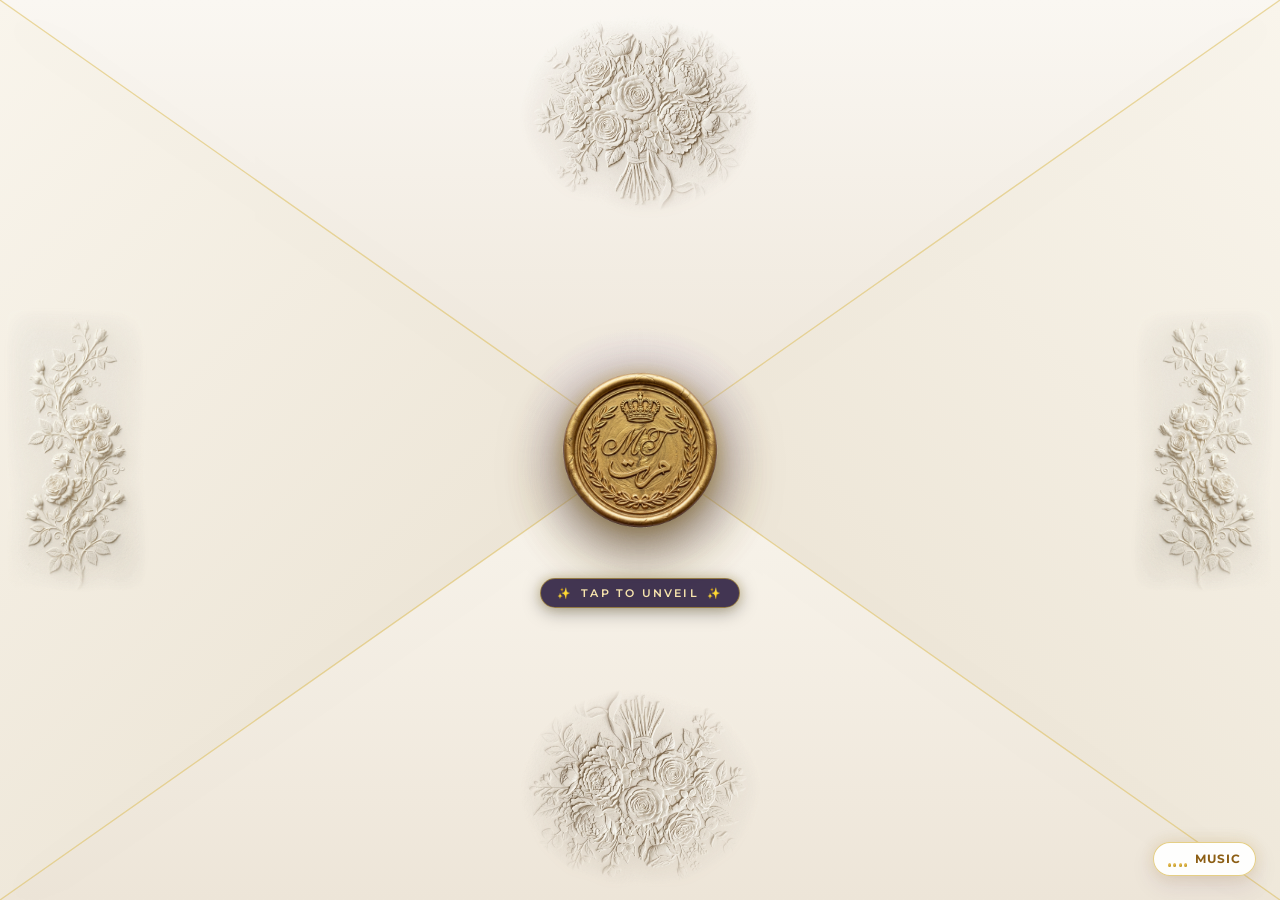
==== index.html @ c57cf717 "feat: bright clear luxury theme, Kanz al Marjaan font, Thuluth couple calligraphy, extracted Bismill" ====
<!DOCTYPE html>
<html lang="en">
<head>
  <meta charset="UTF-8" />
  <meta name="viewport" content="width=device-width, initial-scale=1.0, maximum-scale=1.0, user-scalable=no" />
  <title>Mustafa &amp; Tasneem — Wedding Invitation</title>
  <meta name="description" content="Official Wedding Invitation of Mustafa &amp; Tasneem. An interactive Dawoodi Bohra storytelling wedding experience in royal lavender and gold." />
  
  <!-- Favicon & Fonts -->
  <link rel="preconnect" href="https://fonts.googleapis.com">
  <link rel="preconnect" href="https://fonts.gstatic.com" crossorigin>
  <link href="https://fonts.googleapis.com/css2?family=Amiri:ital,wght@0,400;0,700;1,400&family=Cinzel+Decorative:wght@400;700;900&family=Cormorant+Garamond:ital,wght@0,400;0,500;0,600;0,700;1,400;1,600&family=Great+Vibes&family=Montserrat:wght@300;400;500;600;700&display=swap" rel="stylesheet">

  <link rel="stylesheet" href="styles.css" />
</head>
<body>
  <!-- Ambient Wedding Audio Player -->
  <audio id="bg-audio" loop preload="auto">
    <source src="assets/music.mp3" type="audio/mp3">
  </audio>

  <!-- Floating Audio Equalizer Control -->
  <button id="music-toggle" class="floating-music-btn" aria-label="Toggle Background Music" title="Play / Pause Music">
    <div class="eq-bars">
      <span class="bar bar-1"></span>
      <span class="bar bar-2"></span>
      <span class="bar bar-3"></span>
      <span class="bar bar-4"></span>
    </div>
    <span class="music-label">Music</span>
  </button>

  <!-- Steady Ambient Canvas for Floating Lavender Petals, Bokeh Orbs & Golden Stardust -->
  <canvas id="petal-canvas"></canvas>

  <!-- Side Storyteller Chapter Navigation (Parallax Book) -->
  <nav class="story-nav" id="story-nav" aria-label="Invitation Chapters">
    <div class="story-nav-track">
      <a href="#chapter-union" class="story-nav-dot active" data-chapter="I" title="The Royal Union"></a>
      <a href="#chapter-invitation" class="story-nav-dot" data-chapter="II" title="The Sacred Invitation"></a>
      <a href="#chapter-date" class="story-nav-dot" data-chapter="III" title="Auspicious Date"></a>
      <a href="#chapter-rusumat" class="story-nav-dot" data-chapter="IV" title="Sacred Rusumat"></a>
      <a href="#chapter-attire" class="story-nav-dot" data-chapter="V" title="Libaas &amp; Hospitality"></a>
      <a href="#chapter-rsvp" class="story-nav-dot" data-chapter="VI" title="RSVP &amp; Mubaraki"></a>
    </div>
  </nav>

  <!-- Main Container -->
  <main class="app-viewport">

    <!-- ==============================================
         PROLOGUE: FULLSCREEN ENVELOPE CLOSE-UP SCREEN
         ============================================== -->
    <section id="envelope-screen" class="envelope-screen fullscreen-envelope-view">
      <div class="fullscreen-envelope-container" id="envelope-box">
        
        <!-- Embossed Texture & Gilded Flaps Base -->
        <div class="envelope-full-bg"></div>

        <!-- Subtle Luxury Crease Seams & Radiant Golden Burst Rays (Mathematically Exact Across All Screens) -->
        <svg class="envelope-seams-svg" viewBox="0 0 100 100" preserveAspectRatio="none" aria-hidden="true">
          <defs>
            <linearGradient id="seamRayBurstTL" x1="50%" y1="50%" x2="0%" y2="0%">
              <stop offset="0%" stop-color="#FFFFFF" stop-opacity="1"/>
              <stop offset="30%" stop-color="#FFE89E" stop-opacity="0.95"/>
              <stop offset="70%" stop-color="#D4AF37" stop-opacity="0.6"/>
              <stop offset="100%" stop-color="#D4AF37" stop-opacity="0"/>
            </linearGradient>
            <linearGradient id="seamRayBurstTR" x1="50%" y1="50%" x2="100%" y2="0%">
              <stop offset="0%" stop-color="#FFFFFF" stop-opacity="1"/>
              <stop offset="30%" stop-color="#FFE89E" stop-opacity="0.95"/>
              <stop offset="70%" stop-color="#D4AF37" stop-opacity="0.6"/>
              <stop offset="100%" stop-color="#D4AF37" stop-opacity="0"/>
            </linearGradient>
            <linearGradient id="seamRayBurstBL" x1="50%" y1="50%" x2="0%" y2="100%">
              <stop offset="0%" stop-color="#FFFFFF" stop-opacity="1"/>
              <stop offset="30%" stop-color="#FFE89E" stop-opacity="0.95"/>
              <stop offset="70%" stop-color="#D4AF37" stop-opacity="0.6"/>
              <stop offset="100%" stop-color="#D4AF37" stop-opacity="0"/>
            </linearGradient>
            <linearGradient id="seamRayBurstBR" x1="50%" y1="50%" x2="100%" y2="100%">
              <stop offset="0%" stop-color="#FFFFFF" stop-opacity="1"/>
              <stop offset="30%" stop-color="#FFE89E" stop-opacity="0.95"/>
              <stop offset="70%" stop-color="#D4AF37" stop-opacity="0.6"/>
              <stop offset="100%" stop-color="#D4AF37" stop-opacity="0"/>
            </linearGradient>
            <filter id="seamGlowFilter" x="-30%" y="-30%" width="160%" height="160%">
              <feGaussianBlur in="SourceGraphic" stdDeviation="1.8" result="blur"/>
              <feMerge>
                <feMergeNode in="blur"/>
                <feMergeNode in="SourceGraphic"/>
              </feMerge>
            </filter>
          </defs>
          <!-- Elegant crease fold seams meeting precisely at center (50, 50) -->
          <line x1="0" y1="0" x2="50" y2="50" class="seam-crease-line" vector-effect="non-scaling-stroke"/>
          <line x1="100" y1="0" x2="50" y2="50" class="seam-crease-line" vector-effect="non-scaling-stroke"/>
          <line x1="0" y1="100" x2="50" y2="50" class="seam-crease-line" vector-effect="non-scaling-stroke"/>
          <line x1="100" y1="100" x2="50" y2="50" class="seam-crease-line" vector-effect="non-scaling-stroke"/>
          <!-- Active radiant burst rays when opening -->
          <line x1="50" y1="50" x2="0" y2="0" stroke="url(#seamRayBurstTL)" class="seam-burst-ray" vector-effect="non-scaling-stroke"/>
          <line x1="50" y1="50" x2="100" y2="0" stroke="url(#seamRayBurstTR)" class="seam-burst-ray" vector-effect="non-scaling-stroke"/>
          <line x1="50" y1="50" x2="0" y2="100" stroke="url(#seamRayBurstBL)" class="seam-burst-ray" vector-effect="non-scaling-stroke"/>
          <line x1="50" y1="50" x2="100" y2="100" stroke="url(#seamRayBurstBR)" class="seam-burst-ray" vector-effect="non-scaling-stroke"/>
        </svg>
        <div class="soft-center-beam" id="center-light-beam"></div>

        <!-- Envelope Flap Layers: 4 Authentic Triangular Flaps Meeting at Center -->
        <div class="envelope-panel panel-bottom" id="panel-bottom">
          <div class="flap-embossed-flourish bouquet-bottom"></div>
        </div>
        <div class="envelope-panel panel-left" id="panel-left">
          <div class="flap-embossed-flourish vine-left"></div>
        </div>
        <div class="envelope-panel panel-right" id="panel-right">
          <div class="flap-embossed-flourish vine-right"></div>
        </div>
        <div class="envelope-panel panel-top" id="top-flap">
          <div class="flap-embossed-flourish bouquet-top"></div>
        </div>

        <!-- Prominent Pure Gold Wax Seal (Direct Authentic Cutout, No Paper Circle) -->
        <div class="wax-seal-macro-wrap" id="wax-seal" role="button" tabindex="0" aria-label="Open wedding invitation">
          <div class="seal-soft-aura"></div>
          <div class="seal-sunbeam-rays" id="seal-rays"></div>
          <img src="assets/seal.png" alt="Mustafa &amp; Tasneem Bilingual Gold Wax Seal (MT / م ت)" class="seal-macro-img" id="seal-img" />
        </div>

        <!-- Elegant Tap Prompt (Separate from seal so it never overlaps the gold rim) -->
        <div class="seal-tap-indicator" id="seal-indicator">
          <div class="seal-callout-pill">
            <span class="callout-sparkle">✨</span>
            <span class="callout-text">TAP TO UNVEIL</span>
            <span class="callout-sparkle">✨</span>
          </div>
        </div>
      </div>
    </section>

    <!-- Soft Ethereal Champagne Light Bloom Portal Overlay -->
    <div class="soft-light-portal" id="light-portal">
      <div class="portal-sunburst"></div>
      <div class="portal-warm-glow"></div>
    </div>

    <!-- ==============================================
         STORYTELLER PARALLAX BOOK INVITATION
         ============================================== -->
    <section id="invitation-screen" class="invitation-screen hidden">

      <!-- CHAPTER I: THE ROYAL PROCESSION & UNION (Living Archway & Walking Couple) -->
      <article class="story-chapter hero-arch-chapter" id="chapter-union">
        <div class="chapter-header">
          <span class="chapter-roman">Chapter I</span>
          <h2 class="chapter-title">The Royal Union</h2>
          <div class="ornate-separator">
            <span class="sep-line"></span>
            <span class="sep-gem">✦</span>
            <span class="sep-line"></span>
          </div>
        </div>

        <div class="bismillah-block">
          <img src="assets/bismillah_clean.png" alt="بِسْمِ اللَّهِ الرَّحْمَٰنِ الرَّحِيمِ" class="bismillah-calligraphy-img" />
          <p class="bismillah-trans">In the name of Allah, the Most Beneficent, the Most Merciful</p>
        </div>

        <!-- Chapter I Ornate Monogram Presentation -->
        <div class="calligraphy-monogram-block">
          <div class="logo-aura-glow"></div>
          <div class="logo-inner-badge">
            <img src="assets/rosette_logo.png" alt="Mustafa &amp; Tasneem Arabic Calligraphy Rosette Medallion" class="couple-arabic-logo" />
          </div>
          <div class="couple-names-header">
            <span class="cursive-prefix">Together with their families</span>
            <h1 class="couple-primary-names">Mustafa &amp; Tasneem</h1>
            <p class="couple-tagline">Celebrate with us as we embark on this sacred journey of companionship and barakat.</p>
          </div>
        </div>
      </article>

      <!-- CHAPTER II: THE SACRED COVENANT (Exact Traditional Bohra Invitation Card) -->
      <article class="story-chapter" id="chapter-invitation">
        <div class="chapter-header">
          <span class="chapter-roman">Chapter II</span>
          <h2 class="chapter-title">The Sacred Invitation</h2>
          <div class="ornate-separator">
            <span class="sep-line"></span>
            <span class="sep-gem">✦</span>
            <span class="sep-line"></span>
          </div>
        </div>

        <div class="parchment-card-luxury">
          <div class="parchment-inner-border">
            <div class="flourish-corner tl"></div>
            <div class="flourish-corner tr"></div>
            <div class="flourish-corner bl"></div>
            <div class="flourish-corner br"></div>

            <div class="parchment-body">
              <!-- Top Ornate Calligraphy Bar -->
              <div class="card-calligraphy-topbar">
                <div class="top-medallion-box left-med">
                  <span class="shukranlillah-text">شُكْراً لِلَّهِ</span>
                </div>
                <div class="top-bismillah-box">
                  <img src="assets/bismillah_clean.png" alt="بِسْمِ اللَّهِ الرَّحْمَٰنِ الرَّحِيمِ" class="bismillah-card-header-img" />
                </div>
                <div class="top-medallion-box right-med">
                  <img src="assets/alhamdolillah_shukranlillah.png" alt="الحمد لله شكرا لله" class="alhamdolillah-medallion-img" />
                </div>
              </div>

              <!-- Sacred Stanzas & Dawat Mubarak Texts -->
              <div class="dawat-poetry-section">
                <p class="arabic-poetry-line">وَاللهِ ذَنْبِي حُبُّكُمْ فَأُحِبُّكُمْ</p>
                <p class="arabic-poetry-line">فِي كُلِّ حِصَّةِ ذَرَّتِي حُبِّي لَكُمْ</p>
                
                <p class="lisan-stanza-line">خدا نا قسم ! مارو دين آپ سگلا ني محبّة چھے ، تو پچهي ميں آپ سگلا ني محبّة كروں چھوں</p>
                <p class="lisan-stanza-line">مارا هرايك ذرّة نا هرايك حصّة ما - ماري محبّة آپ سگلا نا واسطے</p>
                
                <p class="lisan-stanza-line">الله سبحانه وتعالى نا فضل سي پنجتن پاك انے</p>
                <p class="lisan-stanza-line">ائمّة طاهرين ني محبّة پر ، لاسيما الداعي الأجل الفاطمي</p>
                
                <!-- Holy Syedna Mufaddal Saifuddin Calligraphy Block -->
                <div class="syedna-calligraphy-wrap">
                  <img src="assets/syedna_title_calligraphy.png" alt="سيدنا أبو جعفر الصادق عالي قدر مفضل سيف الدين ط ع" class="syedna-calligraphy-img" />
                </div>

                <p class="lisan-stanza-line">ني محبّة نا سبب دين انے دنيا ني سعادات نصيب تھائي چھے ،</p>
                <p class="lisan-stanza-line">مولانا المنعم ط ع ني محبّة انے آپ ني دعاء مبارك سي همارو دين كامل چھے ، يه دعاء مبارك نا طفيل</p>
              </div>

              <!-- Groom & Bride Section (Exact Layout from Uploaded Card) -->
              <div class="bohra-card-couple-grid">
                <!-- Groom Side (Right Column in RTL) -->
                <div class="couple-side-col groom-side">
                  <span class="kinship-label">الأَبْنُ الْعَزِيز</span>
                  <h3 class="thuluth-calligraphy-name">مُصْطَفَى</h3>
                  <div class="family-parent-lines">
                    <p class="parent-line-bold">طاهره بائي</p>
                    <p class="parent-line-sub">جوهربھائي سيفي</p>
                  </div>
                </div>

                <!-- Center Knot & Announcement -->
                <div class="couple-center-knot">
                  <span class="knot-wedding-script">ني شَادِي مَع</span>
                  <span class="knot-sub-script">فِي مَسَرَّة نَصِيب تَھئِي چھے</span>
                </div>

                <!-- Bride Side (Left Column in RTL) -->
                <div class="couple-side-col bride-side">
                  <span class="kinship-label">البِنْتُ العَزِيزَة</span>
                  <h3 class="thuluth-calligraphy-name">تَسْنِيم</h3>
                  <div class="family-parent-lines">
                    <p class="parent-line-bold">بنت بتول بائي</p>
                    <p class="parent-line-sub">ملا قائد جوهر بھائی وجھي</p>
                  </div>
                </div>
              </div>

              <!-- Sacred Raza Mubarak Announcement -->
              <div class="card-raza-ceremony-box">
                <p class="nikah-raza-callout">(مولانا المفضل ط ع نا دست مبارك پر عقد النكاح نوشرف حاصل تھيو چھے)</p>
                <p class="invitation-request-line">يه خوش موقع پر اظهار مسرة ما آپنے مع الاكرام اذن عرض كريئے چھے ،</p>
                <p class="invitation-request-line">يه قبول كري هماري خوشي ما شامل تھئیئے ،</p>
              </div>

              <!-- Golden Event Details Box -->
              <div class="card-event-details-box">
                <div class="event-details-inner">
                  <div class="event-detail-row">
                    <span class="event-detail-eng">20th January 2026 - Tuesday</span>
                    <span class="event-detail-sep">|</span>
                    <span class="event-detail-arabic">يَوْمُ الثُّلَاثَاء - ۲ مِي شَعْبَانِ الكَرِيم ١٤٤٧ هـ</span>
                  </div>
                  <div class="event-detail-row">
                    <span class="event-detail-eng">Time: 12:00 PM</span>
                    <span class="event-detail-sep">|</span>
                    <span class="event-detail-arabic">وَقْت - قَبْلَ زَوَال - پَٹِيرُو مَجْلِس ، مَرْدُو دَرِيس</span>
                  </div>
                  <div class="event-detail-row">
                    <span class="event-detail-eng">Pulgaon Mawaid</span>
                    <span class="event-detail-sep">|</span>
                    <span class="event-detail-arabic">جَگَہ - پُلْگَام مَوَائِد</span>
                  </div>
                </div>
              </div>

              <!-- Family Signatures Section -->
              <div class="card-family-signatures-wrap">
                <span class="dawat-ubaid-title">عَبْدُ سَيِّدِنَا المُنْعَام وَامَانَتُه ط ع</span>
                
                <div class="family-signatures-columns">
                  <div class="signature-col right-sign-col">
                    <p class="sign-name">مرحوم غلام عباس بھائی</p>
                    <p class="sign-name">جوهر بھائی غلام عباس بھائی</p>
                    <p class="sign-name">حاتم بھائی کانچوالا</p>
                  </div>

                  <div class="signature-col left-sign-col">
                    <p class="sign-name">مرحومہ محفوظہ بائی</p>
                    <p class="sign-name">طاہرہ بائی جوہر بھائی</p>
                    <p class="sign-name">سکینہ بائی کانچوالا</p>
                  </div>
                </div>

                <p class="final-salutations">بھائیو، بھابیو، بہنو، انے بہنوئی ناسلام</p>
              </div>
            </div>
          </div>
        </div>
      </article>

      <!-- CHAPTER III: THE AUSPICIOUS DATE & COUNTDOWN -->
      <article class="story-chapter" id="chapter-date">
        <div class="chapter-header">
          <span class="chapter-roman">Chapter III</span>
          <h2 class="chapter-title">Auspicious Date &amp; Countdown</h2>
          <div class="ornate-separator">
            <span class="sep-line"></span>
            <span class="sep-gem">✦</span>
            <span class="sep-line"></span>
          </div>
        </div>

        <!-- Interactive Scratch-to-Reveal Card -->
        <div class="luxury-card-box scratch-container">
          <div class="card-ornament top-center">❖</div>
          <span class="section-eyebrow">Interactive Milestone</span>
          <h3 class="card-title">Scratch to Reveal the Date</h3>
          <p class="scratch-instructions">Rub the golden shimmering foil below with your finger or cursor to unveil the wedding date!</p>

          <div class="scratch-wrapper">
            <div class="scratch-reveal-content" id="revealed-date-content">
              <div class="revealed-badge">
                <span class="badge-sparkle">✨</span>
                <span class="badge-tag">SAVE THE DATE</span>
                <span class="badge-sparkle">✨</span>
              </div>
              <div class="date-display-grid">
                <div class="date-col">
                  <span class="date-num">20</span>
                  <span class="date-label">JANUARY</span>
                </div>
                <div class="date-separator">✦</div>
                <div class="date-col">
                  <span class="date-num">2026</span>
                  <span class="date-label">TUESDAY</span>
                </div>
              </div>
              <p class="revealed-hijri">2 Shaban al-Karim 1447 H (۲ مي شعبان الكريم ١٤٤٧ هـ)</p>
              <div class="add-cal-btn-wrap">
                <button id="add-to-cal-btn" class="btn-gold-action">
                  <span class="btn-icon">📅</span> Add to Calendar
                </button>
              </div>
            </div>

            <!-- HTML5 Scratch Canvas -->
            <canvas id="scratch-canvas" class="scratch-canvas" width="340" height="210"></canvas>
          </div>

          <div class="scratch-progress-wrap">
            <div class="scratch-progress-bar" id="scratch-progress"></div>
            <span class="scratch-hint" id="scratch-hint">Scratch at least 50% to unveil completely!</span>
          </div>
        </div>

        <!-- Live Real-Time Countdown Timer -->
        <div class="luxury-card-box countdown-box">
          <span class="section-eyebrow">Ticking Down</span>
          <h3 class="card-title">Counting Down to Forever</h3>
          
          <div class="timer-grid" id="countdown-timer">
            <div class="timer-item">
              <span class="time-digit" id="cd-days">00</span>
              <span class="time-label">DAYS</span>
            </div>
            <div class="timer-colon">:</div>
            <div class="timer-item">
              <span class="time-digit" id="cd-hours">00</span>
              <span class="time-label">HOURS</span>
            </div>
            <div class="timer-colon">:</div>
            <div class="timer-item">
              <span class="time-digit" id="cd-minutes">00</span>
              <span class="time-label">MINUTES</span>
            </div>
            <div class="timer-colon">:</div>
            <div class="timer-item">
              <span class="time-digit" id="cd-seconds">00</span>
              <span class="time-label">SECONDS</span>
            </div>
          </div>

          <p class="timer-subtext">Until Mustafa &amp; Tasneem say "Qabiltu" in eternal togetherness ✨</p>
        </div>
      </article>

      <!-- CHAPTER IV: SACRED RUSUMAT & EVENTS (Parallax Story Timeline) -->
      <article class="story-chapter" id="chapter-rusumat">
        <div class="chapter-header">
          <span class="chapter-roman">Chapter IV</span>
          <h2 class="chapter-title">Sacred Rusumat &amp; Events</h2>
          <div class="ornate-separator">
            <span class="sep-line"></span>
            <span class="sep-gem">✦</span>
            <span class="sep-line"></span>
          </div>
          <p class="chapter-subtitle">Join us across the cherished Dawoodi Bohra wedding customs</p>
        </div>

        <div class="events-timeline">

          <!-- 1. Manak Thamb -->
          <div class="timeline-card">
            <div class="event-marker"><span class="marker-number">01</span></div>
            <div class="event-details">
              <div class="event-badge">Pre-Wedding Sacred Ritual</div>
              <h4 class="event-title">માણેક થંભ (Manak Thamb)</h4>
              <p class="event-meaning">Auspicious installation of the sacred pillar to welcome barakaat, health, and prosperity for the new household.</p>
              <div class="event-meta">
                <span class="meta-item"><i class="meta-icon">🗓️</i> Friday, 12th December 2026</span>
                <span class="meta-item"><i class="meta-icon">⏰</i> 10:00 AM onwards</span>
                <span class="meta-item"><i class="meta-icon">📍</i> Saifee Villa, Malabar Hill, Mumbai</span>
              </div>
              <a href="https://maps.google.com/?q=Saifee+Villa+Mumbai" target="_blank" class="btn-mini-map">📍 View on Google Maps</a>
            </div>
          </div>

          <!-- 2. Mandvo & Peethi -->
          <div class="timeline-card">
            <div class="event-marker"><span class="marker-number">02</span></div>
            <div class="event-details">
              <div class="event-badge">Haldi &amp; Canopy Songs</div>
              <h4 class="event-title">માંડવો અને પીઠી (Mandvo &amp; Peethi)</h4>
              <p class="event-meaning">Blessing the ceremonial canopy with fragrant turmeric, auspicious songs, and traditional Madeh.</p>
              <div class="event-meta">
                <span class="meta-item"><i class="meta-icon">🗓️</i> Friday, 12th December 2026</span>
                <span class="meta-item"><i class="meta-icon">⏰</i> 04:30 PM</span>
                <span class="meta-item"><i class="meta-icon">📍</i> Royal Emerald Courtyard, Mumbai</span>
              </div>
              <a href="https://maps.google.com/?q=Mumbai" target="_blank" class="btn-mini-map">📍 View on Google Maps</a>
            </div>
          </div>

          <!-- 3. Mama Mosala & Kanthi -->
          <div class="timeline-card">
            <div class="event-marker"><span class="marker-number">03</span></div>
            <div class="event-details">
              <div class="event-badge">Family Tradition</div>
              <h4 class="event-title">મામા મોસાળું અને કંઠી (Mama Mosala &amp; Kanthi)</h4>
              <p class="event-meaning">Ceremonial presentation of festive bridal jewelry, auspicious sweets, and honors from maternal uncles.</p>
              <div class="event-meta">
                <span class="meta-item"><i class="meta-icon">🗓️</i> Saturday, 13th December 2026</span>
                <span class="meta-item"><i class="meta-icon">⏰</i> 06:30 PM</span>
                <span class="meta-item"><i class="meta-icon">📍</i> Lavender Garden Terrace, Mumbai</span>
              </div>
              <a href="https://maps.google.com/?q=Mumbai" target="_blank" class="btn-mini-map">📍 View on Google Maps</a>
            </div>
          </div>

          <!-- 4. Darees & Majlis -->
          <div class="timeline-card">
            <div class="event-marker"><span class="marker-number">04</span></div>
            <div class="event-details">
              <div class="event-badge">Spiritual Gathering</div>
              <h4 class="event-title">دريْس ومجلس (Darees &amp; Majlis)</h4>
              <p class="event-meaning">Recitation of the Holy Quran, zikr, praises, and prayers seeking divine blessings prior to the Nikah.</p>
              <div class="event-meta">
                <span class="meta-item"><i class="meta-icon">🗓️</i> Sunday, 14th December 2026</span>
                <span class="meta-item"><i class="meta-icon">⏰</i> 11:00 AM</span>
                <span class="meta-item"><i class="meta-icon">📍</i> Al-Masjid al-Saifee Markaz, Mumbai</span>
              </div>
              <a href="https://maps.google.com/?q=Saifee+Masjid+Mumbai" target="_blank" class="btn-mini-map">📍 View on Google Maps</a>
            </div>
          </div>

          <!-- 5. Nikah Ceremony & Procession -->
          <div class="timeline-card featured-event">
            <div class="event-marker"><span class="marker-number highlight">05</span></div>
            <div class="event-details">
              <div class="event-badge gold-badge">عقد النكاح المبارك</div>
              <h4 class="event-title">عقد النكاح (Aqd al-Nikah &amp; Zafaf)</h4>
              <p class="event-meaning">Solemnization of marriage under the pious Raza Mubarak of Syedna Mufaddal Saifuddin (TUS), followed by the joyful wedding procession.</p>
              <div class="event-meta">
                <span class="meta-item"><i class="meta-icon">🗓️</i> Sunday, 14th December 2026</span>
                <span class="meta-item"><i class="meta-icon">⏰</i> 01:30 PM Sharp</span>
                <span class="meta-item"><i class="meta-icon">📍</i> Grand Saifee Darbar Hall, Mumbai</span>
              </div>
              <a href="https://maps.google.com/?q=Mumbai" target="_blank" class="btn-mini-map">📍 View on Google Maps</a>
            </div>
          </div>

          <!-- 6. Khushi nu Jaman -->
          <div class="timeline-card">
            <div class="event-marker"><span class="marker-number">06</span></div>
            <div class="event-details">
              <div class="event-badge">Traditional Bohra Feast</div>
              <h4 class="event-title">ખુશીનું જમણ (Khushi nu Jaman)</h4>
              <p class="event-meaning">Traditional communal feast served in the Thaal, beginning with Namak, Sodanna, Halwa, royal savories &amp; Biryani, ending with paan &amp; ittar.</p>
              <div class="event-meta">
                <span class="meta-item"><i class="meta-icon">🗓️</i> Sunday, 14th December 2026</span>
                <span class="meta-item"><i class="meta-icon">⏰</i> 07:30 PM onwards</span>
                <span class="meta-item"><i class="meta-icon">📍</i> The Crystal Ballroom, Grand Hyatt, Mumbai</span>
              </div>
              <a href="https://maps.google.com/?q=Grand+Hyatt+Mumbai" target="_blank" class="btn-mini-map">📍 View on Google Maps</a>
            </div>
          </div>

          <!-- 7. Reception Gala -->
          <div class="timeline-card">
            <div class="event-marker"><span class="marker-number">07</span></div>
            <div class="event-details">
              <div class="event-badge">Evening Gala</div>
              <h4 class="event-title">Walima &amp; Reception</h4>
              <p class="event-meaning">An enchanting evening of congratulations, memories, and joy under starry chandeliers.</p>
              <div class="event-meta">
                <span class="meta-item"><i class="meta-icon">🗓️</i> Monday, 15th December 2026</span>
                <span class="meta-item"><i class="meta-icon">⏰</i> 08:00 PM</span>
                <span class="meta-item"><i class="meta-icon">📍</i> St. Regis Grand Astral Hall, Mumbai</span>
              </div>
              <a href="https://maps.google.com/?q=St+Regis+Mumbai" target="_blank" class="btn-mini-map">📍 View on Google Maps</a>
            </div>
          </div>

        </div>
      </article>

      <!-- CHAPTER V: LIBAAS & HOSPITALITY -->
      <article class="story-chapter" id="chapter-attire">
        <div class="chapter-header">
          <span class="chapter-roman">Chapter V</span>
          <h2 class="chapter-title">Libaas &amp; Hospitality</h2>
          <div class="ornate-separator">
            <span class="sep-line"></span>
            <span class="sep-gem">✦</span>
            <span class="sep-line"></span>
          </div>
        </div>

        <div class="luxury-card-box dresscode-box">
          <span class="section-eyebrow">Etiquette &amp; Attire</span>
          <h3 class="card-title">Libaas al-Anwar (Dress Code)</h3>
          <p class="dresscode-intro">We kindly encourage our honorable guests to grace the celebrations in traditional Dawoodi Bohra attire:</p>

          <div class="dresscode-grid">
            <div class="attire-col">
              <div class="attire-icon">👔</div>
              <h4 class="attire-title">Gents</h4>
              <p class="attire-spec">Traditional White Saya Kurta &amp; Golden embroidered Topi with celebratory Shawl.</p>
            </div>
            <div class="attire-divider"></div>
            <div class="attire-col">
              <div class="attire-icon">🌸</div>
              <h4 class="attire-title">Ladies</h4>
              <p class="attire-spec">Traditional Graceful Rida (Pastel lavender, lilac, blush, and champagne gold shades warmly welcomed).</p>
            </div>
          </div>

          <div class="color-palette-swatches">
            <span class="swatch-label">Theme Palette Inspiration:</span>
            <div class="swatches-row">
              <span class="swatch s1" title="Misty Lavender"></span>
              <span class="swatch s2" title="Royal Lilac"></span>
              <span class="swatch s3" title="Pure Ivory Pearl"></span>
              <span class="swatch s4" title="Warm Gold Foil"></span>
              <span class="swatch s5" title="Deep Plum"></span>
            </div>
          </div>
        </div>
      </article>

      <!-- CHAPTER VI: RSVP & MUBARAKI DUA -->
      <article class="story-chapter" id="chapter-rsvp">
        <div class="chapter-header">
          <span class="chapter-roman">Chapter VI</span>
          <h2 class="chapter-title">RSVP &amp; Mubaraki Dua</h2>
          <div class="ornate-separator">
            <span class="sep-line"></span>
            <span class="sep-gem">✦</span>
            <span class="sep-line"></span>
          </div>
        </div>

        <div class="luxury-card-box rsvp-box">
          <span class="section-eyebrow">Respond &amp; Bless</span>
          <h3 class="card-title">Confirm Attendance</h3>
          <p class="rsvp-subtext">Your presence and prayers will illuminate our celebration. Please kindly let us know your plans below:</p>

          <form id="rsvp-form" class="rsvp-form">
            <div class="form-group">
              <label for="guest-name">Full Name *</label>
              <input type="text" id="guest-name" required placeholder="e.g. Mufaddal Bhai / Fatema Ben" />
            </div>

            <div class="form-row">
              <div class="form-group half">
                <label for="guest-phone">Phone / WhatsApp *</label>
                <input type="tel" id="guest-phone" required placeholder="+91 98765 43210" />
              </div>
              <div class="form-group half">
                <label for="guest-count">Number of Guests</label>
                <select id="guest-count">
                  <option value="1">1 Person</option>
                  <option value="2" selected>2 Persons</option>
                  <option value="3">3 Persons</option>
                  <option value="4">4 Persons</option>
                  <option value="5+">Family (5+ Persons)</option>
                </select>
              </div>
            </div>

            <div class="form-group">
              <label>Will you be attending?</label>
              <div class="radio-pill-group">
                <label class="radio-pill">
                  <input type="radio" name="attendance" value="Joyfully Attending" checked />
                  <span>🎉 Joyfully Attending</span>
                </label>
                <label class="radio-pill">
                  <input type="radio" name="attendance" value="Regretfully Cannot" />
                  <span>🕊️ Sending Dua From Afar</span>
                </label>
              </div>
            </div>

            <div class="form-group">
              <label for="guest-message">Mubaraki Wish / Dua for the Couple</label>
              <textarea id="guest-message" rows="3" placeholder="Write your heartfelt congratulations, dua, or warm wishes here..."></textarea>
            </div>

            <button type="submit" class="btn-submit-rsvp" id="submit-rsvp-btn">
              <span class="btn-text">Send RSVP &amp; Mubaraki</span>
              <span class="btn-sparkle">✨</span>
            </button>
          </form>

          <div id="rsvp-feedback" class="rsvp-feedback hidden">
            <div class="feedback-icon">💐</div>
            <h4>Mubarak! Your RSVP has been received!</h4>
            <p>Shukran for your warm prayers and response. We look forward to celebrating together!</p>
          </div>

          <!-- Live Mubaraki & Wishes Wall -->
          <div class="wishes-board">
            <div class="wishes-title-bar">
              <span class="wishes-crown">👑</span>
              <h4>Warm Wishes &amp; Dua Board</h4>
            </div>
            <div class="wishes-list" id="wishes-list">
              <!-- Dynamically populated -->
            </div>
          </div>

          <!-- Link to Physical Print Suite & High-Res PDF -->
          <div class="physical-suite-callout" style="margin-top: 28px; text-align: center; border-top: 1px dashed rgba(212, 175, 55, 0.4); padding-top: 20px;">
            <a href="physical_invitation/index.html" class="btn-physical-suite" target="_blank" style="display: inline-flex; align-items: center; gap: 10px; background: linear-gradient(135deg, #FBF6E9 0%, #D4AF37 50%, #AA7C11 100%); color: #1A0E28; padding: 12px 26px; border-radius: 30px; font-family: var(--font-sans); font-size: 0.85rem; font-weight: 700; text-decoration: none; letter-spacing: 1px; text-transform: uppercase; box-shadow: 0 4px 18px rgba(212, 175, 55, 0.4); transition: transform 0.2s ease;">
              <span>📜</span>
              <span>Open Physical Print Suite (PDF / Tri-Fold)</span>
              <span>✨</span>
            </a>
            <p style="font-size: 0.8rem; color: var(--clr-text-secondary); margin-top: 8px; font-style: italic;">
              Print-ready 300 DPI Tri-Fold Gatefold Invitation &amp; Ceremony Welcome Board with live guest personalization.
            </p>
          </div>
        </div>
      </article>

      <!-- EPILOGUE: IN DIVINE GRATITUDE -->
      <footer class="invite-footer">
        <div class="footer-seal-emblem">
          <img src="assets/seal.png" alt="Wax Seal Emblem (MT / م ت)" class="footer-mini-seal" />
        </div>
        <h3 class="footer-couple-name">Mustafa &amp; Tasneem</h3>
        <p class="footer-salutation">عبيد سيدنا المنعام ط ع وامائه</p>
        <p class="footer-year">2026 • With Dua &amp; Gratitude</p>
        <div class="footer-back-to-top">
          <button id="back-to-top-btn" class="back-to-top-link">↑ Back to Top</button>
        </div>
      </footer>

    </section>
  </main>

  <script src="app.js"></script>
</body>
</html>
---- styles.css ----
@font-face {
  font-family: 'Kanz al Marjaan';
  src: url('assets/fonts/kanz-al-marjaan-webfont.woff2') format('woff2'),
       url('assets/fonts/kanz-al-marjaan-webfont.woff') format('woff'),
       url('assets/fonts/kanz-al-marjaan-webfont.ttf') format('truetype');
  font-weight: normal;
  font-style: normal;
  font-display: swap;
}

@font-face {
  font-family: 'Thuluth';
  src: url('assets/fonts/thuluth.ttf') format('truetype');
  font-weight: normal;
  font-style: normal;
  font-display: swap;
}

/* ==========================================================================
   ROYAL LAVENDER & GOLD: DAWOODI BOHRA PARALLAX STORYTELLER INVITATION
   Mustafa & Tasneem — Interactive Wedding Experience
   ========================================================================== */

:root {
  /* Lavender & Pearl Palette (Bright, Luminous, Clear) */
  --lavender-mist: #FAF8FE;
  --lavender-light: #F3EEFB;
  --lavender-soft: #E2D7F5;
  --lavender-medium: #A48ED4;
  --lavender-deep: #5E3D8E;
  --lavender-royal: #3E2469;
  --plum-dark: #22123B;

  /* Liquid Metallic Gold Palette */
  --gold-highlight: #FFF9E6;
  --gold-light: #F7E4AD;
  --gold-primary: #C58B1B;
  --gold-dark: #8C5E14;
  --gold-shadow: #5E4306;
  --gold-gradient: linear-gradient(135deg, #FFE8A3 0%, #E5B85C 30%, #D4AF37 60%, #9D741A 100%);
  --gold-foil-text: linear-gradient(135deg, #7A4E0A 0%, #B88218 30%, #E8C167 55%, #A67314 80%, #6E4405 100%);
  --gold-soft-glow: rgba(235, 195, 85, 0.4);

  /* High-Contrast Clear Neutrals */
  --parchment-bg: #FCFAF6;
  --ivory-white: #FFFFFF;
  --text-dark: #261633;
  --text-body: #3B234F;
  --text-muted: #644E7A;

  /* Typography */
  --font-serif: 'Cormorant Garamond', Georgia, serif;
  --font-arabic: 'Kanz al Marjaan', 'Amiri', 'Traditional Arabic', serif;
  --font-dawat: 'Kanz al Marjaan', serif;
  --font-thuluth: 'Thuluth', 'Amiri', serif;
  --font-script: 'Great Vibes', cursive;
  --font-sans: 'Montserrat', sans-serif;
  --font-display: 'Cinzel Decorative', Georgia, serif;

  /* Transitions & Shadows */
  --smooth-ease: cubic-bezier(0.25, 1, 0.5, 1);
  --bounce-ease: cubic-bezier(0.34, 1.56, 0.64, 1);
  --shadow-luxury: 0 16px 40px rgba(55, 30, 80, 0.08), 0 0 25px rgba(212, 175, 55, 0.15);
  --shadow-card: 0 12px 32px rgba(50, 25, 75, 0.06);
}

/* Reset */
*, *::before, *::after {
  margin: 0;
  padding: 0;
  box-sizing: border-box;
  -webkit-tap-highlight-color: transparent;
}

html {
  font-size: 16px;
  scroll-behavior: smooth;
}

body {
  background-color: #FAF7F2;
  background-image: 
    radial-gradient(circle at 14% 16%, rgba(224, 212, 246, 0.5) 0%, transparent 45%),
    radial-gradient(circle at 86% 20%, rgba(255, 240, 200, 0.55) 0%, transparent 45%),
    radial-gradient(circle at 50% 55%, rgba(253, 250, 245, 0.9) 0%, #EDE4D3 100%);
  background-attachment: fixed;
  background-size: cover;
  color: var(--text-dark);
  font-family: 'Kanz al Marjaan', var(--font-serif);
  min-height: 100vh;
  overflow-x: hidden;
  position: relative;
  display: flex;
  justify-content: center;
}

/* Steady Ambient Petal & Soft Bokeh Canvas */
#petal-canvas {
  position: fixed;
  top: 0;
  left: 0;
  width: 100vw;
  height: 100vh;
  pointer-events: none;
  z-index: 1;
}

/* Fullscreen Storyteller Viewport (Full Bleed, No Boxed Card Layout) */
.app-viewport {
  width: 100%;
  max-width: 100%;
  min-height: 100vh;
  background: transparent;
  position: relative;
  z-index: 2;
  overflow-x: hidden;
  margin: 0;
  border-radius: 0;
  border: none;
  box-shadow: none;
}

@media (min-width: 768px) {
  .app-viewport {
    margin: 0;
    border-radius: 0;
    min-height: 100vh;
    border: none;
    box-shadow: none;
  }
}

/* Floating Audio Equalizer */
.floating-music-btn {
  position: fixed;
  bottom: 24px;
  right: 24px;
  z-index: 100;
  background: rgba(255, 255, 255, 0.94);
  backdrop-filter: blur(12px);
  -webkit-backdrop-filter: blur(12px);
  border: 1.5px solid rgba(212, 175, 55, 0.6);
  box-shadow: 0 8px 24px rgba(70, 30, 90, 0.12), 0 0 15px rgba(212, 175, 55, 0.2);
  padding: 8px 14px;
  border-radius: 30px;
  display: flex;
  align-items: center;
  gap: 8px;
  cursor: pointer;
  transition: transform 0.3s var(--smooth-ease), box-shadow 0.3s ease;
}

.floating-music-btn:hover {
  transform: translateY(-2px) scale(1.04);
  box-shadow: 0 12px 28px rgba(70, 30, 90, 0.18), 0 0 20px rgba(212, 175, 55, 0.35);
}

.eq-bars {
  display: flex;
  align-items: flex-end;
  gap: 2.5px;
  height: 16px;
}

.eq-bars .bar {
  width: 3px;
  background: var(--gold-gradient);
  border-radius: 2px;
  height: 4px;
  transition: height 0.2s ease;
}

.floating-music-btn.playing .bar-1 { animation: eqAnim 0.7s infinite alternate ease-in-out; }
.floating-music-btn.playing .bar-2 { animation: eqAnim 0.5s infinite alternate ease-in-out 0.2s; }
.floating-music-btn.playing .bar-3 { animation: eqAnim 0.9s infinite alternate ease-in-out 0.1s; }
.floating-music-btn.playing .bar-4 { animation: eqAnim 0.6s infinite alternate ease-in-out 0.3s; }

@keyframes eqAnim {
  0% { height: 3px; }
  100% { height: 16px; }
}

.music-label {
  font-family: var(--font-sans);
  font-size: 0.72rem;
  font-weight: 700;
  letter-spacing: 1px;
  text-transform: uppercase;
  color: #8C5E14;
}

/* Side Storyteller Chapter Navigation */
.story-nav {
  position: fixed;
  right: 12px;
  top: 50%;
  transform: translateY(-50%);
  z-index: 90;
  opacity: 0;
  pointer-events: none;
  transition: opacity 0.5s ease;
}

.story-nav.visible {
  opacity: 1;
  pointer-events: auto;
}

@media (max-width: 580px) {
  .story-nav {
    display: none; /* Keep mobile clean */
  }
}

.story-nav-track {
  display: flex;
  flex-direction: column;
  gap: 12px;
  background: rgba(255, 255, 255, 0.88);
  border: 1px solid rgba(212, 175, 55, 0.5);
  box-shadow: 0 8px 24px rgba(70, 30, 90, 0.1);
  backdrop-filter: blur(10px);
  padding: 12px 7px;
  border-radius: 24px;
}

.story-nav-dot {
  width: 9px;
  height: 9px;
  border-radius: 50%;
  background: rgba(255, 255, 255, 0.35);
  transition: all 0.3s var(--smooth-ease);
  position: relative;
}

.story-nav-dot:hover,
.story-nav-dot.active {
  background: var(--gold-primary);
  transform: scale(1.4);
  box-shadow: 0 0 10px rgba(212, 175, 55, 0.8);
}

/* ==========================================================================
   PROLOGUE: FULLSCREEN ENVELOPE CLOSE-UP VIEW
   ========================================================================== */
.fullscreen-envelope-view {
  position: fixed;
  inset: 0;
  width: 100%;
  height: 100vh;
  z-index: 50;
  background: #170E24;
  display: flex;
  align-items: center;
  justify-content: center;
  overflow: hidden;
}

.fullscreen-envelope-container {
  position: absolute;
  inset: 0;
  width: 100%;
  height: 100%;
  display: flex;
  align-items: center;
  justify-content: center;
  perspective: 1400px;
  overflow: hidden;
  background: radial-gradient(circle at 50% 45%, #FAF7F2 0%, #EFE8DB 50%, #E2D7C5 100%);
  transition: transform 0.8s cubic-bezier(0.2, 0.8, 0.2, 1), opacity 0.8s ease;
}

@media (min-width: 768px) {
  .fullscreen-envelope-container {
    position: absolute;
    inset: 0;
    width: 100%;
    height: 100%;
    border-radius: 0;
    box-shadow: none;
    border: none;
  }
}

/* Embossed luxury paper */
.envelope-full-bg {
  position: absolute;
  inset: 0;
  background-color: #FAF8F2;
  background-image: 
    radial-gradient(circle at 50% 50%, rgba(255, 255, 255, 0.6) 0%, transparent 60%),
    radial-gradient(rgba(212, 175, 55, 0.15) 1px, transparent 1px);
  background-size: 100% 100%, 18px 18px;
  opacity: 0.95;
}

/* Authentic Envelope Seam Lines & Golden Burst Rays (Mathematically Exact Across All Screens) */
.envelope-seams-svg {
  position: absolute;
  inset: 0;
  width: 100%;
  height: 100%;
  pointer-events: none;
  z-index: 6;
}

.seam-crease-line {
  stroke: rgba(212, 175, 55, 0.45);
  stroke-width: 1.4;
  filter: drop-shadow(0 1px 3px rgba(45, 20, 70, 0.25));
  transition: opacity 0.5s ease;
}

.seam-burst-ray {
  stroke-width: 4;
  stroke-linecap: round;
  filter: url(#seamGlowFilter);
  opacity: 0;
  transition: opacity 0.45s ease, stroke-width 0.45s ease;
}

.fullscreen-envelope-container.light-active .seam-burst-ray {
  opacity: 1;
  stroke-width: 5;
}

.fullscreen-envelope-container.open .seam-crease-line,
.fullscreen-envelope-container.open .seam-burst-ray {
  opacity: 0;
  transition: opacity 0.5s ease;
}

/* Center Seam Light Beam (Gentle champagne glow) */
.soft-center-beam {
  position: absolute;
  top: 0;
  bottom: 0;
  left: 50%;
  transform: translateX(-50%);
  width: 0;
  background: linear-gradient(90deg, 
    transparent 0%, 
    rgba(255, 250, 230, 0.95) 45%, 
    #FFF4C4 50%, 
    rgba(229, 192, 123, 0.9) 55%, 
    transparent 100%
  );
  box-shadow: 0 0 40px rgba(255, 230, 130, 0.8), 0 0 80px rgba(212, 175, 55, 0.5);
  opacity: 0;
  z-index: 5;
  filter: blur(1.5px);
  transition: width 0.85s cubic-bezier(0.2, 0.9, 0.3, 1), opacity 0.65s ease;
}

.fullscreen-envelope-container.light-active .soft-center-beam {
  width: 90px;
  opacity: 1;
}

/* Authentic Blind-Embossed 3D Paper Relief Flourishes on Envelope Flaps (Matching Reference Video) */
.flap-embossed-flourish {
  position: absolute;
  pointer-events: none;
  background-repeat: no-repeat;
  opacity: 0.96;
  transition: filter 0.6s ease, transform 0.6s ease;
}

.fullscreen-envelope-container.light-active .flap-embossed-flourish {
  filter: drop-shadow(0 0 12px rgba(255, 235, 140, 0.9)) brightness(1.2) !important;
}

/* Top Flap Embossed Floral Bouquet */
.bouquet-top {
  top: 12px;
  left: 50%;
  transform: translateX(-50%);
  width: min(82%, 360px);
  height: 200px;
  background-image: url('assets/embossed_bouquet.png');
  background-position: top center;
  background-size: contain;
  filter: drop-shadow(0 4px 10px rgba(70, 50, 30, 0.16));
}

/* Bottom Flap Embossed Floral Bouquet (Pointed Upwards) */
.bouquet-bottom {
  bottom: 12px;
  left: 50%;
  transform: translateX(-50%) rotate(180deg);
  width: min(82%, 360px);
  height: 200px;
  background-image: url('assets/embossed_bouquet.png');
  background-position: top center;
  background-size: contain;
  filter: drop-shadow(0 -4px 10px rgba(70, 50, 30, 0.16));
}

/* Left & Right Flap Embossed Trailing Rose Vines */
.vine-left {
  top: 50%;
  left: 6px;
  transform: translateY(-50%);
  width: min(32%, 140px);
  height: 82%;
  background-image: url('assets/embossed_vine.png');
  background-position: center left;
  background-size: contain;
  filter: drop-shadow(2px 0 8px rgba(70, 50, 30, 0.14));
}

.vine-right {
  top: 50%;
  right: 6px;
  transform: translateY(-50%) scaleX(-1);
  width: min(32%, 140px);
  height: 82%;
  background-image: url('assets/embossed_vine.png');
  background-position: center left;
  background-size: contain;
  filter: drop-shadow(2px 0 8px rgba(70, 50, 30, 0.14));
}

/* Flap Panels filling the full screen with authentic 3D unfolding & gold satin lining */
.envelope-panel {
  position: absolute;
  overflow: hidden;
  transform-style: preserve-3d;
}

.panel-top {
  top: 0;
  left: 0;
  right: 0;
  height: 50%;
  clip-path: polygon(0 0, 100% 0, 50% 100%);
  background: linear-gradient(180deg, #FAF7F2 0%, #EDE5D8 100%);
  border-bottom: 1.5px solid rgba(212, 175, 55, 0.55);
  transform-origin: top center;
  z-index: 4;
  filter: drop-shadow(0 10px 25px rgba(40, 20, 60, 0.25));
  transition: transform 1.2s cubic-bezier(0.25, 1, 0.3, 1), opacity 0.85s ease;
}

.panel-top::after {
  content: '';
  position: absolute;
  inset: 0;
  background: linear-gradient(180deg, #C6922C 0%, #F5DE98 45%, #D4AF37 75%, #AA7C11 100%);
  transform: rotateX(180deg);
  backface-visibility: hidden;
  box-shadow: inset 0 0 30px rgba(170, 124, 17, 0.5);
}

.panel-bottom {
  bottom: 0;
  left: 0;
  right: 0;
  height: 50%;
  clip-path: polygon(50% 0, 100% 100%, 0 100%);
  background: linear-gradient(0deg, #EDE5D8 0%, #FAF6EE 100%);
  border-top: 1.5px solid rgba(212, 175, 55, 0.5);
  transform-origin: bottom center;
  z-index: 2;
  filter: drop-shadow(0 -8px 24px rgba(45, 20, 70, 0.2));
  transition: transform 1.25s cubic-bezier(0.25, 1, 0.3, 1) 0.1s, opacity 0.85s ease 0.1s;
}

.panel-bottom::after {
  content: '';
  position: absolute;
  inset: 0;
  background: linear-gradient(0deg, #C6922C 0%, #F5DE98 45%, #D4AF37 75%, #AA7C11 100%);
  transform: rotateX(180deg);
  backface-visibility: hidden;
  box-shadow: inset 0 0 30px rgba(170, 124, 17, 0.5);
}

.panel-left {
  top: 0;
  bottom: 0;
  left: 0;
  width: 50%;
  clip-path: polygon(0 0, 100% 50%, 0 100%);
  background: linear-gradient(135deg, #F9F5EC 0%, #E8DFCE 100%);
  border-right: 1.5px solid rgba(212, 175, 55, 0.45);
  box-shadow: 8px 0 28px rgba(45, 20, 70, 0.18);
  transform-origin: left center;
  z-index: 3;
  transition: transform 1.2s cubic-bezier(0.25, 1, 0.3, 1) 0.05s, opacity 0.85s ease 0.05s;
}

.panel-right {
  top: 0;
  bottom: 0;
  right: 0;
  width: 50%;
  clip-path: polygon(100% 0, 0 50%, 100% 100%);
  background: linear-gradient(225deg, #F9F5EC 0%, #E8DFCE 100%);
  border-left: 1.5px solid rgba(212, 175, 55, 0.45);
  box-shadow: -8px 0 28px rgba(45, 20, 70, 0.18);
  transform-origin: right center;
  z-index: 3;
  transition: transform 1.2s cubic-bezier(0.25, 1, 0.3, 1) 0.05s, opacity 0.85s ease 0.05s;
}

/* State when envelope opens (Exact mechanics matching reference video) */
.fullscreen-envelope-container.open .panel-top {
  transform: perspective(1400px) rotateX(175deg);
  opacity: 0.2;
}

.fullscreen-envelope-container.open .panel-left {
  transform: perspective(1400px) rotateY(-170deg);
  opacity: 0.15;
}

.fullscreen-envelope-container.open .panel-right {
  transform: perspective(1400px) rotateY(170deg);
  opacity: 0.15;
}

.fullscreen-envelope-container.open .panel-bottom {
  transform: perspective(1400px) rotateX(-175deg);
  opacity: 0.2;
}

.fullscreen-envelope-container.open .wax-seal-macro-wrap {
  transform: translate(-50%, -190%) scale(0.88) rotate(-4deg);
  opacity: 0;
  pointer-events: none;
}

.fullscreen-envelope-container.open .seal-tap-indicator {
  opacity: 0;
  transform: translateX(-50%) translateY(20px);
  pointer-events: none;
}

/* Pure Authentic Gold Wax Seal (Direct Cutout, No Paper Circle) */
.wax-seal-macro-wrap {
  position: absolute;
  top: 50%;
  left: 50%;
  transform: translate(-50%, -50%);
  width: 195px;
  height: 195px;
  z-index: 10;
  cursor: pointer;
  display: flex;
  align-items: center;
  justify-content: center;
  transition: transform 0.4s var(--bounce-ease), opacity 0.55s ease;
}

@media (max-width: 480px) {
  .wax-seal-macro-wrap {
    width: 165px;
    height: 165px;
  }
}

.wax-seal-macro-wrap:hover {
  transform: translate(-50%, -50%) scale(1.06);
}

/* Pure Wax Seal Cutout Image: No border, no circular paper crop, pure organic drop shadow */
.seal-macro-img {
  width: 100%;
  height: 100%;
  object-fit: contain;
  position: relative;
  z-index: 4;
  border-radius: 0;
  border: none;
  filter: drop-shadow(0 18px 30px rgba(35, 18, 5, 0.65))
          drop-shadow(0 4px 10px rgba(212, 175, 55, 0.45));
  transition: transform 0.35s ease, filter 0.35s ease;
}

.wax-seal-macro-wrap:hover .seal-macro-img {
  filter: drop-shadow(0 22px 36px rgba(35, 18, 5, 0.75))
          drop-shadow(0 0 20px rgba(255, 235, 140, 0.7));
}

.seal-soft-aura {
  position: absolute;
  width: 250px;
  height: 250px;
  border-radius: 50%;
  background: radial-gradient(circle, rgba(212, 175, 55, 0.5) 0%, rgba(215, 203, 240, 0.28) 50%, transparent 70%);
  animation: breatheAura 3s infinite ease-in-out;
  pointer-events: none;
  z-index: 1;
}

@keyframes breatheAura {
  0%, 100% { transform: scale(0.95); opacity: 0.45; }
  50% { transform: scale(1.18); opacity: 0.85; }
}

/* Soft Ethereal Rotating Rays (Subtle champagne) */
.seal-sunbeam-rays {
  position: absolute;
  width: 440px;
  height: 440px;
  border-radius: 50%;
  background: conic-gradient(
    from 0deg,
    transparent 0deg,
    rgba(255, 235, 140, 0.35) 15deg,
    transparent 30deg,
    rgba(212, 175, 55, 0.25) 45deg,
    transparent 60deg,
    rgba(255, 235, 140, 0.35) 75deg,
    transparent 90deg,
    rgba(212, 175, 55, 0.25) 105deg,
    transparent 120deg,
    rgba(255, 235, 140, 0.35) 135deg,
    transparent 150deg,
    rgba(212, 175, 55, 0.25) 165deg,
    transparent 180deg,
    rgba(255, 235, 140, 0.35) 195deg,
    transparent 210deg,
    rgba(212, 175, 55, 0.25) 225deg,
    transparent 240deg,
    rgba(255, 235, 140, 0.35) 255deg,
    transparent 270deg,
    rgba(212, 175, 55, 0.25) 285deg,
    transparent 300deg,
    rgba(255, 235, 140, 0.35) 315deg,
    transparent 330deg,
    rgba(212, 175, 55, 0.25) 345deg,
    transparent 360deg
  );
  opacity: 0;
  transform: scale(0.6);
  transition: opacity 0.8s ease, transform 0.8s var(--bounce-ease);
  pointer-events: none;
  z-index: 2;
  filter: blur(2px);
}

.wax-seal-macro-wrap.glowing .seal-sunbeam-rays {
  opacity: 1;
  transform: scale(1.15);
  animation: rotateRays 12s linear infinite;
}

@keyframes rotateRays {
  0% { transform: scale(1.15) rotate(0deg); }
  100% { transform: scale(1.15) rotate(360deg); }
}

/* Seal Tap Prompt Indicator */
.seal-tap-indicator {
  position: absolute;
  top: calc(50% + 128px);
  left: 50%;
  transform: translateX(-50%);
  z-index: 11;
  cursor: pointer;
  transition: opacity 0.4s ease, transform 0.4s ease;
}

@media (max-width: 480px) {
  .seal-tap-indicator {
    top: calc(50% + 110px);
  }
}

.seal-callout-pill {
  white-space: nowrap;
  background: rgba(35, 20, 56, 0.85);
  backdrop-filter: blur(10px);
  -webkit-backdrop-filter: blur(10px);
  color: var(--gold-light);
  font-family: var(--font-sans);
  font-size: 0.68rem;
  letter-spacing: 2.2px;
  font-weight: 600;
  padding: 7px 16px;
  border-radius: 20px;
  box-shadow: 0 4px 18px rgba(0, 0, 0, 0.35), 0 0 10px rgba(212, 175, 55, 0.3);
  border: 1px solid rgba(212, 175, 55, 0.55);
  display: flex;
  align-items: center;
  gap: 8px;
  animation: floatCallout 2.4s infinite ease-in-out;
}

@media (max-width: 480px) {
  .seal-callout-pill {
    top: 185px;
  }
}

@keyframes floatCallout {
  0%, 100% { transform: translateY(0); }
  50% { transform: translateY(-5px); }
}

.envelope-macro-footer {
  position: absolute;
  bottom: 80px;
  left: 0;
  right: 0;
  text-align: center;
  z-index: 10;
  pointer-events: none;
  padding: 0 24px;
}

@media (min-width: 768px) {
  .envelope-macro-footer {
    bottom: 36px;
  }
}

.macro-sub-title {
  font-family: var(--font-serif);
  font-size: 1.15rem;
  color: var(--lavender-royal);
  font-weight: 600;
  letter-spacing: 0.5px;
}

.macro-hint {
  font-family: var(--font-sans);
  font-size: 0.72rem;
  letter-spacing: 1.5px;
  text-transform: uppercase;
  color: var(--gold-dark);
  margin-top: 4px;
  font-weight: 500;
}

/* Soft Ethereal Light Bloom Portal */
.soft-light-portal {
  position: fixed;
  inset: 0;
  pointer-events: none;
  z-index: 999;
  opacity: 0;
  transition: opacity 1s cubic-bezier(0.2, 0.8, 0.2, 1);
  mix-blend-mode: screen;
}

.soft-light-portal.active {
  opacity: 1;
}

.portal-sunburst {
  position: absolute;
  inset: 0;
  background: radial-gradient(circle at center, 
    rgba(255, 252, 240, 0.95) 0%, 
    rgba(255, 235, 170, 0.85) 30%, 
    rgba(220, 185, 100, 0.6) 60%, 
    rgba(178, 159, 224, 0.3) 85%, 
    transparent 100%
  );
  filter: blur(10px);
}

.portal-warm-glow {
  position: absolute;
  inset: 0;
  background: radial-gradient(ellipse at center, rgba(255, 245, 210, 0.9) 0%, transparent 70%);
}

/* ==========================================================================
   STORYTELLER PARALLAX BOOK SECTIONS
   ========================================================================== */
.invitation-screen {
  padding: 0 0 80px 0;
  background: transparent;
  animation: fadeInStory 1.2s var(--smooth-ease) forwards;
}

@keyframes fadeInStory {
  0% { opacity: 0; transform: translateY(35px); }
  100% { opacity: 1; transform: translateY(0); }
}

.hidden {
  display: none !important;
}

/* Story Chapter Wrapper */
.story-chapter {
  padding: 40px 18px 24px;
  position: relative;
}

.chapter-header {
  text-align: center;
  margin-bottom: 24px;
}

.chapter-roman {
  font-family: var(--font-sans);
  font-size: 0.72rem;
  letter-spacing: 3px;
  text-transform: uppercase;
  color: var(--gold-light);
  font-weight: 700;
  display: block;
}

.chapter-title {
  font-family: var(--font-display);
  font-size: 1.85rem;
  background: var(--gold-gradient);
  -webkit-background-clip: text;
  background-clip: text;
  color: transparent;
  margin: 4px 0 8px;
  letter-spacing: 1px;
}

.chapter-subtitle {
  font-size: 0.95rem;
  color: #D0C2EA;
  font-style: italic;
  max-width: 320px;
  margin: 0 auto;
}

.ornate-separator {
  display: flex;
  align-items: center;
  justify-content: center;
  gap: 12px;
  margin-top: 6px;
}

.sep-line {
  width: 40px;
  height: 1px;
  background: linear-gradient(90deg, transparent, rgba(212, 175, 55, 0.6), transparent);
}

.sep-gem {
  color: var(--gold-primary);
  font-size: 0.75rem;
}

/* CHAPTER I: Bismillah & Couple Portrait */
.bismillah-block {
  text-align: center;
  margin-bottom: 22px;
}

.arabic-bismillah {
  font-family: var(--font-arabic);
  font-size: 1.85rem;
  line-height: 1.3;
  color: #F8E298;
  filter: drop-shadow(0 2px 8px rgba(212, 175, 55, 0.45));
}

.bismillah-trans {
  font-family: var(--font-serif);
  font-size: 0.95rem;
  font-style: italic;
  color: #D6C8F2;
  margin-top: 4px;
}

/* ==========================================================================
   GRAND MUGHAL ARCHWAY HERO STAGE (Living Procession & Walking Couple)
   ========================================================================== */
.hero-archway-container {
  position: relative;
  width: 100%;
  max-width: 460px;
  margin: 10px auto 35px;
  perspective: 1200px;
}

/* Hanging Ornate Lanterns (Left & Right) with physics sway */
.hanging-lantern {
  position: absolute;
  top: -12px;
  width: 38px;
  z-index: 12;
  pointer-events: none;
}

.hanging-lantern.lantern-left {
  left: 8px;
}

.hanging-lantern.lantern-right {
  right: 8px;
}

.lantern-chain {
  width: 2px;
  height: 38px;
  margin: 0 auto;
  background: linear-gradient(180deg, #D4AF37 0%, #A6822B 100%);
  box-shadow: 0 0 4px rgba(212, 175, 55, 0.4);
}

.lantern-body {
  position: relative;
  transform-origin: top center;
  animation: lanternSwing 3.8s ease-in-out infinite alternate;
}

.lantern-right .lantern-body {
  animation-duration: 4.2s;
  animation-delay: -1.8s;
}

@keyframes lanternSwing {
  0% { transform: rotate(-4.5deg); }
  100% { transform: rotate(4.5deg); }
}

.lantern-flame-glow {
  position: absolute;
  top: 50%;
  left: 50%;
  transform: translate(-50%, -50%);
  width: 32px;
  height: 32px;
  border-radius: 50%;
  background: radial-gradient(circle, rgba(255, 238, 140, 0.95) 0%, rgba(255, 190, 60, 0.45) 50%, transparent 75%);
  filter: blur(6px);
  animation: flameFlicker 2.2s infinite ease-in-out;
}

@keyframes flameFlicker {
  0%, 100% { opacity: 0.85; transform: translate(-50%, -50%) scale(0.92); }
  50% { opacity: 1; transform: translate(-50%, -50%) scale(1.12); }
}

.lantern-svg {
  width: 100%;
  height: auto;
  display: block;
  filter: drop-shadow(0 4px 10px rgba(45, 20, 70, 0.35));
}

/* Chapter I Monogram Presentation */
.calligraphy-monogram-block {
  text-align: center;
  position: relative;
  margin: 15px auto 40px;
  max-width: 960px;
  padding: 20px 14px;
}

.logo-aura-glow {
  position: absolute;
  top: 60px;
  left: 50%;
  transform: translate(-50%, -50%);
  width: 220px;
  height: 220px;
  border-radius: 50%;
  background: radial-gradient(circle, rgba(212, 175, 55, 0.3) 0%, rgba(178, 159, 224, 0.2) 50%, transparent 75%);
  filter: blur(20px);
  pointer-events: none;
}

.logo-inner-badge {
  width: 220px;
  height: 220px;
  margin: 0 auto 16px;
  border-radius: 50%;
  overflow: visible;
  position: relative;
  border: none;
  box-shadow: none;
  background: transparent;
}

.couple-arabic-logo {
  width: 100%;
  height: 100%;
  object-fit: contain;
  filter: drop-shadow(0 6px 24px rgba(212, 175, 55, 0.65));
}

.bismillah-block {
  text-align: center;
  margin: 10px auto 20px;
}

.bismillah-calligraphy-img {
  max-width: min(85%, 380px);
  height: auto;
  display: block;
  margin: 0 auto 10px;
  filter: drop-shadow(0 2px 6px rgba(184, 126, 24, 0.35));
}

.bismillah-trans {
  font-family: var(--font-serif);
  font-size: 1.05rem;
  font-style: italic;
  color: #644E7A;
  letter-spacing: 0.5px;
}

.cursive-prefix {
  font-family: var(--font-script);
  font-size: 1.85rem;
  color: #8C5E14;
  display: block;
}

.couple-primary-names {
  font-family: var(--font-display);
  font-size: 2.35rem;
  letter-spacing: 1.5px;
  background: var(--gold-foil-text);
  -webkit-background-clip: text;
  background-clip: text;
  color: transparent;
  line-height: 1.3;
  margin: 4px 0 8px;
}

.couple-tagline {
  font-size: 1.05rem;
  color: #4B365E;
  max-width: 460px;
  margin: 0 auto;
  line-height: 1.6;
}

/* CHAPTER II: Traditional Bohra Sacred Invitation Card */
.parchment-card-luxury {
  background: #FFFFFF;
  border-radius: 28px;
  padding: 14px;
  box-shadow: 0 18px 50px rgba(70, 35, 95, 0.09), 0 0 30px rgba(212, 175, 55, 0.22);
  border: 2px solid rgba(212, 175, 55, 0.65);
  max-width: 960px;
  margin: 0 auto;
  position: relative;
}

.parchment-inner-border {
  border: 1.5px solid rgba(212, 175, 55, 0.5);
  border-radius: 20px;
  padding: 38px 24px 30px;
  position: relative;
  background: #FCFAF6;
  background-image: 
    radial-gradient(circle at 50% 0%, rgba(255, 248, 230, 0.75) 0%, transparent 65%),
    radial-gradient(circle at 50% 100%, rgba(245, 238, 252, 0.6) 0%, transparent 65%);
}

.flourish-corner {
  position: absolute;
  width: 20px;
  height: 20px;
  border-color: var(--gold-primary);
  border-style: solid;
}
.flourish-corner.tl { top: 6px; left: 6px; border-width: 2px 0 0 2px; }
.flourish-corner.tr { top: 6px; right: 6px; border-width: 2px 2px 0 0; }
.flourish-corner.bl { bottom: 6px; left: 6px; border-width: 0 0 2px 2px; }
.flourish-corner.br { bottom: 6px; right: 6px; border-width: 0 2px 2px 0; }

.parchment-body {
  text-align: center;
}

/* Top Calligraphy Header with Medallions & Bismillah */
.card-calligraphy-topbar {
  display: flex;
  align-items: center;
  justify-content: space-between;
  margin-bottom: 22px;
  gap: 12px;
}

.top-bismillah-box {
  flex: 2;
  text-align: center;
}

.bismillah-card-header-img {
  max-width: min(100%, 380px);
  height: auto;
  display: block;
  margin: 0 auto;
  filter: drop-shadow(0 2px 6px rgba(184, 126, 24, 0.35));
}

.top-medallion-box {
  flex: 1;
  text-align: center;
}

.alhamdolillah-medallion-img {
  max-width: 95px;
  height: auto;
  display: block;
  margin: 0 auto;
  filter: drop-shadow(0 2px 4px rgba(184, 126, 24, 0.3));
}

.shukranlillah-text {
  font-family: 'Thuluth', serif;
  font-size: 1.85rem;
  color: var(--gold-primary);
  font-weight: bold;
  line-height: 1;
  filter: drop-shadow(0 2px 4px rgba(184, 126, 24, 0.3));
}

/* Sacred Dawat Poetry & Verses */
.dawat-poetry-section {
  margin-bottom: 24px;
  text-align: center;
}

.arabic-poetry-line {
  font-family: 'Kanz al Marjaan', 'Amiri', serif;
  font-size: 1.6rem;
  font-weight: 700;
  color: #A06815;
  line-height: 2.3;
  direction: rtl;
  margin: 2px 0;
  filter: drop-shadow(0 1px 2px rgba(160, 104, 21, 0.25));
}

.lisan-stanza-line {
  font-family: 'Kanz al Marjaan', serif;
  font-size: 1.45rem;
  color: #2D1A3E;
  line-height: 2.35;
  direction: rtl;
  margin: 4px 0;
}

.syedna-calligraphy-wrap {
  margin: 14px auto;
  text-align: center;
  max-width: 720px;
}

.syedna-calligraphy-img {
  max-width: 100%;
  height: auto;
  display: block;
  margin: 0 auto;
  filter: drop-shadow(0 2px 6px rgba(184, 126, 24, 0.35));
}

/* Bohra Card Couple Grid (Exact Layout from Uploaded Image) */
.bohra-card-couple-grid {
  display: flex;
  align-items: center;
  justify-content: space-between;
  gap: 16px;
  margin: 32px 0 24px;
  direction: rtl;
}

.couple-side-col {
  flex: 1;
  background: rgba(255, 255, 255, 0.92);
  border: 1.5px solid rgba(212, 175, 55, 0.45);
  border-radius: 18px;
  padding: 20px 14px;
  box-shadow: 0 6px 20px rgba(70, 35, 90, 0.05);
  text-align: center;
}

.kinship-label {
  font-family: 'Kanz al Marjaan', serif;
  font-size: 1.35rem;
  color: #8C5E14;
  font-weight: bold;
  display: block;
}

.thuluth-calligraphy-name {
  font-family: 'Thuluth', serif;
  font-size: 3.6rem;
  color: #C58B1B;
  line-height: 1.15;
  margin: 6px 0;
  filter: drop-shadow(0 2px 8px rgba(197, 139, 27, 0.4));
}

.family-parent-lines {
  font-family: 'Kanz al Marjaan', serif;
  direction: rtl;
  margin-top: 4px;
}

.parent-line-bold {
  font-size: 1.35rem;
  color: #2D1A3E;
  font-weight: 700;
  line-height: 1.6;
}

.parent-line-sub {
  font-size: 1.25rem;
  color: #4E3666;
  line-height: 1.6;
}

.couple-center-knot {
  display: flex;
  flex-direction: column;
  align-items: center;
  justify-content: center;
  padding: 0 8px;
}

.knot-wedding-script {
  font-family: 'Kanz al Marjaan', serif;
  font-size: 1.6rem;
  font-weight: bold;
  color: #C58B1B;
  line-height: 1.4;
}

.knot-sub-script {
  font-family: 'Kanz al Marjaan', serif;
  font-size: 1.25rem;
  color: #6E4D88;
  margin-top: 2px;
}

/* Sacred Raza Mubarak Ceremony Box */
.card-raza-ceremony-box {
  margin: 22px 0;
  text-align: center;
}

.nikah-raza-callout {
  font-family: 'Kanz al Marjaan', serif;
  font-size: 1.4rem;
  color: #2D1A3E;
  font-weight: bold;
  line-height: 2.1;
  direction: rtl;
}

.invitation-request-line {
  font-family: 'Kanz al Marjaan', serif;
  font-size: 1.38rem;
  color: #3B234F;
  line-height: 2.2;
  direction: rtl;
}

/* Golden Event Details Box (Date, Time, Venue) */
.card-event-details-box {
  background: rgba(255, 250, 240, 0.95);
  border: 2px solid rgba(212, 175, 55, 0.7);
  border-radius: 16px;
  padding: 16px 22px;
  margin: 26px auto;
  max-width: 800px;
  box-shadow: 0 8px 24px rgba(212, 175, 55, 0.15);
}

.event-detail-row {
  display: flex;
  justify-content: space-between;
  align-items: center;
  padding: 8px 0;
  border-bottom: 1px dashed rgba(212, 175, 55, 0.4);
}

.event-detail-row:last-child {
  border-bottom: none;
}

.event-detail-eng {
  font-family: 'Cinzel Decorative', var(--font-serif);
  font-size: 1.15rem;
  color: #2D1A3E;
  font-weight: 600;
}

.event-detail-sep {
  color: #C58B1B;
  font-weight: bold;
  margin: 0 10px;
}

.event-detail-arabic {
  font-family: 'Kanz al Marjaan', serif;
  font-size: 1.35rem;
  color: #2D1A3E;
  direction: rtl;
}

/* Family Signatures Section */
.card-family-signatures-wrap {
  margin-top: 26px;
  padding-top: 18px;
  border-top: 1.5px solid rgba(212, 175, 55, 0.45);
  text-align: center;
}

.dawat-ubaid-title {
  font-family: 'Kanz al Marjaan', serif;
  font-size: 1.35rem;
  color: #8C5E14;
  font-weight: bold;
  display: block;
  margin-bottom: 12px;
}

.family-signatures-columns {
  display: flex;
  justify-content: space-around;
  gap: 24px;
  direction: rtl;
  margin-top: 8px;
}

.sign-name {
  font-family: 'Kanz al Marjaan', serif;
  font-size: 1.32rem;
  color: #2D1A3E;
  line-height: 2.1;
}

.final-salutations {
  font-family: 'Kanz al Marjaan', serif;
  font-size: 1.35rem;
  color: #5E3D8E;
  font-weight: bold;
  margin-top: 16px;
}

/* CHAPTER III: Scratch Card & Countdown (Bright Luxury Glassmorphism) */
.luxury-card-box {
  background: rgba(255, 255, 255, 0.95);
  border-radius: 28px;
  padding: 36px 28px;
  position: relative;
  border: 1.5px solid rgba(212, 175, 55, 0.55);
  box-shadow: 0 16px 45px rgba(60, 30, 80, 0.08), 0 0 25px rgba(212, 175, 55, 0.15);
  text-align: center;
  margin-bottom: 32px;
  backdrop-filter: blur(14px);
  -webkit-backdrop-filter: blur(14px);
  max-width: 960px;
  margin-left: auto;
  margin-right: auto;
}

.card-ornament {
  color: var(--gold-primary);
  font-size: 1rem;
  margin-bottom: 8px;
}

.section-eyebrow {
  font-family: var(--font-sans);
  font-size: 0.7rem;
  letter-spacing: 2.5px;
  text-transform: uppercase;
  color: var(--gold-primary);
  font-weight: 600;
  display: block;
}

.card-title {
  font-family: var(--font-display);
  font-size: 1.55rem;
  color: #3E2469;
  margin: 6px 0 10px;
  letter-spacing: 0.5px;
}

.scratch-instructions {
  font-size: 0.95rem;
  color: #4A3560;
  margin-bottom: 18px;
}

.scratch-wrapper {
  width: 310px;
  height: 190px;
  margin: 0 auto;
  position: relative;
  border-radius: 14px;
  overflow: hidden;
  box-shadow: 0 8px 24px rgba(45, 20, 75, 0.1);
  border: 1.5px solid rgba(212, 175, 55, 0.45);
}

.scratch-reveal-content {
  position: absolute;
  inset: 0;
  background: radial-gradient(circle at center, #FFFDF8 0%, #F5ECDB 100%);
  display: flex;
  flex-direction: column;
  align-items: center;
  justify-content: center;
  padding: 12px;
  z-index: 1;
}

.revealed-badge {
  display: flex;
  align-items: center;
  gap: 6px;
  font-family: var(--font-sans);
  font-size: 0.65rem;
  letter-spacing: 2px;
  color: #8C5E14;
  font-weight: 600;
  margin-bottom: 6px;
}

.date-display-grid {
  display: flex;
  align-items: center;
  justify-content: center;
  gap: 16px;
}

.date-col {
  display: flex;
  flex-direction: column;
  align-items: center;
}

.date-num {
  font-family: var(--font-display);
  font-size: 2.2rem;
  font-weight: 700;
  color: #C58B1B;
  line-height: 1;
}

.date-label {
  font-family: var(--font-sans);
  font-size: 0.62rem;
  font-weight: 600;
  letter-spacing: 1.5px;
  color: #4A3560;
  margin-top: 4px;
}

.date-separator {
  color: var(--gold-primary);
  font-size: 1.3rem;
}

.revealed-hijri {
  font-family: 'Kanz al Marjaan', var(--font-serif);
  font-size: 1.05rem;
  color: #8C5E14;
  margin-top: 6px;
}

.btn-gold-action {
  background: var(--gold-gradient);
  color: #351C05;
  font-family: var(--font-sans);
  font-size: 0.75rem;
  font-weight: 700;
  letter-spacing: 1px;
  padding: 7px 16px;
  border-radius: 20px;
  border: none;
  cursor: pointer;
  display: inline-flex;
  align-items: center;
  gap: 6px;
  box-shadow: 0 4px 12px rgba(180, 140, 30, 0.3);
  transition: transform 0.2s ease, box-shadow 0.2s ease;
  margin-top: 8px;
}

.btn-gold-action:hover {
  transform: translateY(-2px);
  box-shadow: 0 6px 16px rgba(180, 140, 30, 0.4);
}

.scratch-canvas {
  position: absolute;
  top: 0;
  left: 0;
  width: 100%;
  height: 100%;
  z-index: 2;
  cursor: grab;
  touch-action: none;
}

.scratch-progress-wrap {
  margin-top: 14px;
  display: flex;
  flex-direction: column;
  align-items: center;
  gap: 6px;
}

.scratch-progress-bar {
  width: 160px;
  height: 4px;
  background: rgba(164, 142, 212, 0.25);
  border-radius: 4px;
  overflow: hidden;
  position: relative;
}

.scratch-progress-bar::after {
  content: '';
  position: absolute;
  left: 0;
  top: 0;
  bottom: 0;
  width: var(--progress, 0%);
  background: var(--gold-gradient);
  border-radius: 4px;
  transition: width 0.2s ease;
}

.scratch-hint {
  font-family: var(--font-sans);
  font-size: 0.78rem;
  color: #644E7A;
  font-style: italic;
}

/* Countdown Grid */
.timer-grid {
  display: flex;
  align-items: center;
  justify-content: center;
  gap: 12px;
  margin: 22px 0 14px;
}

.timer-item {
  display: flex;
  flex-direction: column;
  align-items: center;
  background: #FFFFFF;
  border: 1.5px solid rgba(212, 175, 55, 0.5);
  box-shadow: 0 6px 18px rgba(70, 30, 90, 0.08);
  border-radius: 14px;
  width: 76px;
  padding: 12px 6px;
}

.time-digit {
  font-family: var(--font-display);
  font-size: 1.95rem;
  font-weight: 700;
  color: #C58B1B;
  line-height: 1;
}

.time-label {
  font-family: var(--font-sans);
  font-size: 0.62rem;
  font-weight: 600;
  letter-spacing: 1px;
  color: #5E3D8E;
  margin-top: 5px;
}

.timer-colon {
  font-family: var(--font-display);
  font-size: 1.5rem;
  color: #C58B1B;
  font-weight: 700;
}

.timer-subtext {
  font-size: 0.98rem;
  color: #4A3560;
  font-style: italic;
}

/* CHAPTER IV: Timeline Rusumat (Bright, Clean, High-Contrast) */
.events-timeline {
  display: flex;
  flex-direction: column;
  gap: 16px;
  position: relative;
}

.events-timeline::before {
  content: '';
  position: absolute;
  top: 20px;
  bottom: 20px;
  left: 20px;
  width: 2px;
  background: linear-gradient(180deg, rgba(212, 175, 55, 0.6) 0%, rgba(164, 142, 212, 0.4) 100%);
}

.timeline-card {
  display: flex;
  gap: 16px;
  background: rgba(255, 255, 255, 0.95);
  border-radius: 20px;
  padding: 20px 18px;
  border: 1.5px solid rgba(212, 175, 55, 0.45);
  box-shadow: 0 10px 30px rgba(60, 30, 80, 0.06);
  backdrop-filter: blur(14px);
  -webkit-backdrop-filter: blur(14px);
  position: relative;
  transition: transform 0.3s ease, box-shadow 0.3s ease, border-color 0.3s ease;
}

.timeline-card:hover {
  transform: translateY(-3px);
  box-shadow: 0 16px 36px rgba(60, 30, 80, 0.1), 0 0 25px rgba(212, 175, 55, 0.2);
  border-color: rgba(212, 175, 55, 0.7);
}

.timeline-card.featured-event {
  border: 1.5px solid #C58B1B;
  background: linear-gradient(135deg, #FFFDF8 0%, #FAF4E8 100%);
  box-shadow: 0 14px 40px rgba(70, 35, 90, 0.09), 0 0 25px rgba(212, 175, 55, 0.25);
}

.event-marker {
  position: relative;
  z-index: 2;
  flex-shrink: 0;
}

.marker-number {
  width: 34px;
  height: 34px;
  border-radius: 50%;
  background: #FFFFFF;
  border: 1.5px solid var(--gold-primary);
  color: #8C5E14;
  font-family: var(--font-sans);
  font-size: 0.75rem;
  font-weight: 700;
  display: flex;
  align-items: center;
  justify-content: center;
  box-shadow: 0 0 10px rgba(212, 175, 55, 0.2);
}

.marker-number.highlight {
  background: var(--gold-gradient);
  border-color: var(--gold-dark);
  color: #351C05;
  box-shadow: 0 0 16px rgba(212, 175, 55, 0.6);
}

.event-details {
  flex: 1;
}

.event-badge {
  display: inline-block;
  font-family: var(--font-sans);
  font-size: 0.64rem;
  letter-spacing: 1px;
  text-transform: uppercase;
  font-weight: 600;
  padding: 3px 10px;
  border-radius: 8px;
  background: rgba(164, 142, 212, 0.15);
  color: #5E3D8E;
  border: 1px solid rgba(164, 142, 212, 0.4);
  margin-bottom: 6px;
}

.event-badge.gold-badge {
  background: var(--gold-gradient);
  color: #351C05;
  font-family: 'Kanz al Marjaan', var(--font-arabic);
  font-size: 0.92rem;
  padding: 3px 12px;
  border: none;
  font-weight: bold;
}

.event-title {
  font-family: 'Kanz al Marjaan', var(--font-serif);
  font-size: 1.45rem;
  font-weight: 700;
  color: #3E2469;
  line-height: 1.3;
}

.event-meaning {
  font-size: 0.95rem;
  color: #4A3560;
  line-height: 1.5;
  margin: 5px 0 10px;
}

.event-meta {
  display: flex;
  flex-direction: column;
  gap: 5px;
  margin-bottom: 12px;
}

.meta-item {
  font-size: 0.9rem;
  color: #5E3D8E;
  display: flex;
  align-items: center;
  gap: 6px;
}

.meta-icon {
  font-style: normal;
}

.btn-mini-map {
  display: inline-block;
  font-family: var(--font-sans);
  font-size: 0.72rem;
  font-weight: 600;
  letter-spacing: 0.5px;
  color: #8C5E14;
  text-decoration: none;
  background: rgba(212, 175, 55, 0.12);
  padding: 5px 12px;
  border-radius: 14px;
  border: 1px solid rgba(212, 175, 55, 0.45);
  transition: background 0.2s ease, transform 0.2s ease;
}

.btn-mini-map:hover {
  background: rgba(212, 175, 55, 0.25);
  transform: translateX(2px);
}

/* CHAPTER V: Dress Code (Bright Luxury) */
.dresscode-box {
  background: rgba(255, 255, 255, 0.95);
  backdrop-filter: blur(16px);
  -webkit-backdrop-filter: blur(16px);
}

.dresscode-intro {
  font-size: 0.95rem;
  color: #4A3560;
  margin-bottom: 22px;
}

.dresscode-grid {
  display: flex;
  align-items: center;
  justify-content: space-around;
  gap: 16px;
  margin-bottom: 24px;
}

.attire-col {
  flex: 1;
  text-align: center;
}

.attire-icon {
  font-size: 2.2rem;
  margin-bottom: 8px;
}

.attire-title {
  font-family: var(--font-display);
  font-size: 1.25rem;
  color: #3E2469;
  margin-bottom: 6px;
}

.attire-spec {
  font-size: 0.92rem;
  color: #4A3560;
  line-height: 1.5;
}

.attire-divider {
  width: 1px;
  height: 90px;
  background: rgba(212, 175, 55, 0.35);
}

.color-palette-swatches {
  padding-top: 14px;
  border-top: 1px solid rgba(212, 175, 55, 0.25);
}

.swatch-label {
  font-family: var(--font-sans);
  font-size: 0.72rem;
  color: #8C5E14;
  font-weight: 600;
  display: block;
  margin-bottom: 8px;
}

.swatches-row {
  display: flex;
  align-items: center;
  justify-content: center;
  gap: 10px;
}

.swatch {
  width: 28px;
  height: 28px;
  border-radius: 50%;
  box-shadow: 0 3px 8px rgba(0, 0, 0, 0.12);
  cursor: pointer;
  transition: transform 0.2s ease;
  border: 1px solid rgba(255, 255, 255, 0.8);
}

.swatch:hover {
  transform: scale(1.15);
}

.swatch.s1 { background: #E8E2F5; }
.swatch.s2 { background: #9D88C5; }
.swatch.s3 { background: #FAF8F5; }
.swatch.s4 { background: linear-gradient(135deg, #F6E29F, #D4AF37); }
.swatch.s5 { background: #351C52; }

/* CHAPTER VI: RSVP & Form (Ultra-Readable Luxury Inputs) */
.rsvp-subtext {
  font-size: 0.95rem;
  color: #4A3560;
  margin-bottom: 20px;
}

.rsvp-form {
  display: flex;
  flex-direction: column;
  gap: 14px;
  text-align: left;
}

.form-group {
  display: flex;
  flex-direction: column;
  gap: 5px;
}

.form-row {
  display: flex;
  gap: 10px;
}

.form-group.half {
  flex: 1;
}

.form-group label {
  font-family: var(--font-sans);
  font-size: 0.75rem;
  font-weight: 600;
  letter-spacing: 0.5px;
  color: #3E2469;
}

.form-group input,
.form-group select,
.form-group textarea {
  width: 100%;
  padding: 12px 14px;
  border-radius: 12px;
  border: 1.5px solid #D8C7EC;
  font-family: 'Kanz al Marjaan', var(--font-serif);
  font-size: 1.05rem;
  background: #FFFFFF;
  color: #261633;
  transition: border-color 0.2s ease, box-shadow 0.2s ease;
}

.form-group input:focus,
.form-group select:focus,
.form-group textarea:focus {
  outline: none;
  border-color: var(--gold-primary);
  background: #FFFFFF;
  box-shadow: 0 0 0 3px rgba(212, 175, 55, 0.25);
}

.radio-pill-group {
  display: flex;
  gap: 10px;
}

.radio-pill {
  flex: 1;
  position: relative;
  cursor: pointer;
}

.radio-pill input {
  position: absolute;
  opacity: 0;
}

.radio-pill span {
  display: block;
  text-align: center;
  font-family: var(--font-sans);
  font-size: 0.78rem;
  font-weight: 500;
  padding: 11px 8px;
  border-radius: 12px;
  background: #FCFAFF;
  border: 1.5px solid #D8C7EC;
  color: #4A3560;
  transition: all 0.2s ease;
}

.radio-pill input:checked + span {
  background: var(--gold-gradient);
  color: #351C05;
  border-color: var(--gold-dark);
  font-weight: 700;
  box-shadow: 0 4px 16px rgba(212, 175, 55, 0.35);
}

.btn-submit-rsvp {
  background: var(--gold-gradient);
  color: #351C05;
  font-family: var(--font-sans);
  font-size: 0.92rem;
  font-weight: 700;
  letter-spacing: 1px;
  text-transform: uppercase;
  padding: 15px 24px;
  border-radius: 30px;
  border: none;
  cursor: pointer;
  display: flex;
  align-items: center;
  justify-content: center;
  gap: 8px;
  box-shadow: 0 6px 20px rgba(180, 140, 30, 0.35);
  transition: transform 0.2s ease, box-shadow 0.2s ease;
  margin-top: 10px;
}

.btn-submit-rsvp:hover {
  transform: translateY(-2px);
  box-shadow: 0 8px 25px rgba(180, 140, 30, 0.5);
}

.rsvp-feedback {
  background: rgba(255, 255, 255, 0.98);
  border: 1.5px solid var(--gold-primary);
  border-radius: 16px;
  padding: 24px;
  text-align: center;
  margin-top: 20px;
  animation: fadeInFeedback 0.5s ease;
  box-shadow: 0 10px 30px rgba(60, 30, 80, 0.1);
}

@keyframes fadeInFeedback {
  0% { opacity: 0; transform: scale(0.95); }
  100% { opacity: 1; transform: scale(1); }
}

.feedback-icon {
  font-size: 2.2rem;
  margin-bottom: 8px;
}

.rsvp-feedback h4 {
  font-family: var(--font-display);
  color: #C58B1B;
  font-size: 1.35rem;
  font-weight: 700;
}

.rsvp-feedback p {
  font-size: 0.95rem;
  color: #3E2469;
  margin-top: 6px;
}

.wishes-board {
  margin-top: 36px;
  padding-top: 24px;
  border-top: 1px solid rgba(212, 175, 55, 0.35);
  text-align: left;
}

.wishes-title-bar {
  display: flex;
  align-items: center;
  gap: 8px;
  margin-bottom: 16px;
}

.wishes-title-bar h4 {
  font-family: var(--font-display);
  font-size: 1.3rem;
  color: #3E2469;
}

.wishes-list {
  display: flex;
  flex-direction: column;
  gap: 12px;
  max-height: 320px;
  overflow-y: auto;
  padding-right: 6px;
}

.wish-card {
  background: #FFFFFF;
  border-radius: 14px;
  padding: 14px 16px;
  border-left: 4px solid #C58B1B;
  border-top: 1px solid rgba(212, 175, 55, 0.35);
  border-right: 1px solid rgba(212, 175, 55, 0.35);
  border-bottom: 1px solid rgba(212, 175, 55, 0.35);
  box-shadow: 0 4px 14px rgba(70, 35, 90, 0.05);
}

.wish-author {
  font-family: var(--font-sans);
  font-size: 0.85rem;
  font-weight: 700;
  color: #8C5E14;
  display: flex;
  justify-content: space-between;
}

.wish-time {
  font-size: 0.72rem;
  color: #7B6590;
  font-weight: normal;
}

.wish-text {
  font-size: 0.95rem;
  color: #2D1A3E;
  margin-top: 6px;
  line-height: 1.5;
  font-style: italic;
}

/* EPILOGUE FOOTER */
.invite-footer {
  text-align: center;
  padding: 60px 20px 40px;
  background: linear-gradient(180deg, transparent 0%, rgba(248, 243, 235, 0.95) 100%);
}

.footer-mini-seal {
  width: 65px;
  height: 65px;
  border-radius: 50%;
  box-shadow: 0 4px 16px rgba(184, 126, 24, 0.25), 0 0 15px rgba(212, 175, 55, 0.3);
  margin-bottom: 14px;
  border: 1.5px solid rgba(212, 175, 55, 0.6);
}

.footer-couple-name {
  font-family: var(--font-script);
  font-size: 2.6rem;
  background: var(--gold-foil-text);
  -webkit-background-clip: text;
  background-clip: text;
  color: transparent;
  line-height: 1.2;
}

.footer-salutation {
  font-family: 'Kanz al Marjaan', serif;
  font-size: 1.45rem;
  font-weight: 700;
  color: #8C5E14;
  margin: 8px 0;
}

.footer-year {
  font-family: var(--font-sans);
  font-size: 0.8rem;
  letter-spacing: 2px;
  text-transform: uppercase;
  color: #6C5485;
}

.footer-back-to-top {
  margin-top: 24px;
}

.back-to-top-link {
  background: #FFFFFF;
  border: 1.5px solid rgba(212, 175, 55, 0.5);
  padding: 9px 22px;
  border-radius: 20px;
  color: #8C5E14;
  font-family: var(--font-sans);
  font-size: 0.8rem;
  font-weight: 600;
  cursor: pointer;
  box-shadow: 0 2px 8px rgba(70, 35, 90, 0.06);
  transition: all 0.2s ease;
}

.back-to-top-link:hover {
  background: rgba(212, 175, 55, 0.15);
  transform: translateY(-2px);
  box-shadow: 0 4px 12px rgba(184, 126, 24, 0.2);
}

/* ==========================================================================
   MOBILE RESPONSIVENESS & REFINED VIEWPORTS (<= 640px)
   ========================================================================== */
@media (max-width: 640px) {
  .parchment-card-luxury {
    padding: 8px;
    border-radius: 20px;
  }

  .parchment-inner-border {
    padding: 24px 12px 20px;
    border-radius: 16px;
  }

  .card-calligraphy-topbar {
    gap: 6px;
    margin-bottom: 16px;
  }

  .bismillah-card-header-img {
    max-width: 170px;
  }

  .shukranlillah-text {
    font-size: 1.3rem;
  }

  .alhamdolillah-medallion-img {
    max-width: 65px;
  }

  .arabic-poetry-line {
    font-size: 1.35rem;
    line-height: 2.1;
  }

  .lisan-stanza-line {
    font-size: 1.25rem;
    line-height: 2.1;
  }

  .syedna-calligraphy-wrap {
    margin: 10px auto;
  }

  /* Bohra Couple Grid Mobile Refinement */
  .bohra-card-couple-grid {
    gap: 8px;
    margin: 20px 0 18px;
  }

  .couple-side-col {
    padding: 14px 6px;
    border-radius: 14px;
  }

  .kinship-label {
    font-size: 1.15rem;
  }

  .thuluth-calligraphy-name {
    font-size: 2.3rem;
    margin: 2px 0;
    line-height: 1.25;
  }

  .parent-line-bold {
    font-size: 1.15rem;
    line-height: 1.45;
  }

  .parent-line-sub {
    font-size: 1.05rem;
    line-height: 1.45;
  }

  .knot-wedding-script {
    font-size: 1.25rem;
  }

  .knot-sub-script {
    font-size: 1.05rem;
  }

  .nikah-raza-callout {
    font-size: 1.22rem;
    line-height: 1.9;
  }

  .invitation-request-line {
    font-size: 1.2rem;
    line-height: 1.9;
  }

  /* Event Details Box Mobile */
  .card-event-details-box {
    padding: 14px 14px;
    margin: 20px auto;
  }

  .event-detail-row {
    flex-direction: column;
    gap: 4px;
    text-align: center;
    padding: 10px 0;
  }

  .event-detail-sep {
    display: none;
  }

  .event-detail-eng {
    font-size: 0.98rem;
  }

  .event-detail-arabic {
    font-size: 1.2rem;
  }

  /* Family Signatures Mobile */
  .dawat-ubaid-title {
    font-size: 1.2rem;
  }

  .family-signatures-columns {
    gap: 12px;
  }

  .sign-name {
    font-size: 1.15rem;
    line-height: 1.9;
  }

  .final-salutations {
    font-size: 1.2rem;
  }
}
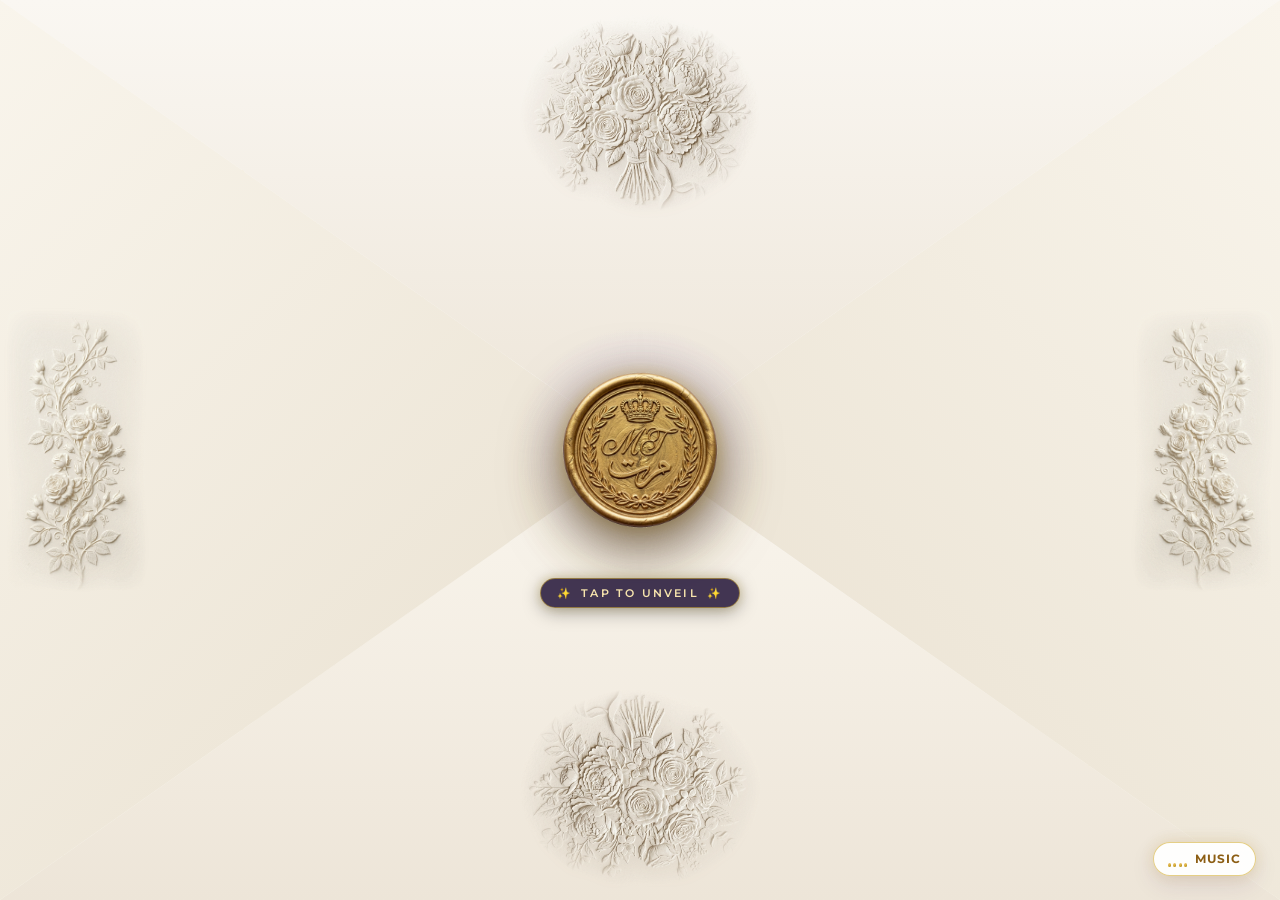
==== commit e6861ac8: "feat: clean bottom date and text from rosette logo, slow and soft envelope opening with golden wave " ====
--- a/index.html
+++ b/index.html
@@ -51,61 +51,16 @@
     <!-- ==============================================
          PROLOGUE: FULLSCREEN ENVELOPE CLOSE-UP SCREEN
          ============================================== -->
+    <!-- ==============================================
+         PROLOGUE: FULLSCREEN ENVELOPE CLOSE-UP SCREEN
+         ============================================== -->
     <section id="envelope-screen" class="envelope-screen fullscreen-envelope-view">
       <div class="fullscreen-envelope-container" id="envelope-box">
         
         <!-- Embossed Texture & Gilded Flaps Base -->
         <div class="envelope-full-bg"></div>
 
-        <!-- Subtle Luxury Crease Seams & Radiant Golden Burst Rays (Mathematically Exact Across All Screens) -->
-        <svg class="envelope-seams-svg" viewBox="0 0 100 100" preserveAspectRatio="none" aria-hidden="true">
-          <defs>
-            <linearGradient id="seamRayBurstTL" x1="50%" y1="50%" x2="0%" y2="0%">
-              <stop offset="0%" stop-color="#FFFFFF" stop-opacity="1"/>
-              <stop offset="30%" stop-color="#FFE89E" stop-opacity="0.95"/>
-              <stop offset="70%" stop-color="#D4AF37" stop-opacity="0.6"/>
-              <stop offset="100%" stop-color="#D4AF37" stop-opacity="0"/>
-            </linearGradient>
-            <linearGradient id="seamRayBurstTR" x1="50%" y1="50%" x2="100%" y2="0%">
-              <stop offset="0%" stop-color="#FFFFFF" stop-opacity="1"/>
-              <stop offset="30%" stop-color="#FFE89E" stop-opacity="0.95"/>
-              <stop offset="70%" stop-color="#D4AF37" stop-opacity="0.6"/>
-              <stop offset="100%" stop-color="#D4AF37" stop-opacity="0"/>
-            </linearGradient>
-            <linearGradient id="seamRayBurstBL" x1="50%" y1="50%" x2="0%" y2="100%">
-              <stop offset="0%" stop-color="#FFFFFF" stop-opacity="1"/>
-              <stop offset="30%" stop-color="#FFE89E" stop-opacity="0.95"/>
-              <stop offset="70%" stop-color="#D4AF37" stop-opacity="0.6"/>
-              <stop offset="100%" stop-color="#D4AF37" stop-opacity="0"/>
-            </linearGradient>
-            <linearGradient id="seamRayBurstBR" x1="50%" y1="50%" x2="100%" y2="100%">
-              <stop offset="0%" stop-color="#FFFFFF" stop-opacity="1"/>
-              <stop offset="30%" stop-color="#FFE89E" stop-opacity="0.95"/>
-              <stop offset="70%" stop-color="#D4AF37" stop-opacity="0.6"/>
-              <stop offset="100%" stop-color="#D4AF37" stop-opacity="0"/>
-            </linearGradient>
-            <filter id="seamGlowFilter" x="-30%" y="-30%" width="160%" height="160%">
-              <feGaussianBlur in="SourceGraphic" stdDeviation="1.8" result="blur"/>
-              <feMerge>
-                <feMergeNode in="blur"/>
-                <feMergeNode in="SourceGraphic"/>
-              </feMerge>
-            </filter>
-          </defs>
-          <!-- Elegant crease fold seams meeting precisely at center (50, 50) -->
-          <line x1="0" y1="0" x2="50" y2="50" class="seam-crease-line" vector-effect="non-scaling-stroke"/>
-          <line x1="100" y1="0" x2="50" y2="50" class="seam-crease-line" vector-effect="non-scaling-stroke"/>
-          <line x1="0" y1="100" x2="50" y2="50" class="seam-crease-line" vector-effect="non-scaling-stroke"/>
-          <line x1="100" y1="100" x2="50" y2="50" class="seam-crease-line" vector-effect="non-scaling-stroke"/>
-          <!-- Active radiant burst rays when opening -->
-          <line x1="50" y1="50" x2="0" y2="0" stroke="url(#seamRayBurstTL)" class="seam-burst-ray" vector-effect="non-scaling-stroke"/>
-          <line x1="50" y1="50" x2="100" y2="0" stroke="url(#seamRayBurstTR)" class="seam-burst-ray" vector-effect="non-scaling-stroke"/>
-          <line x1="50" y1="50" x2="0" y2="100" stroke="url(#seamRayBurstBL)" class="seam-burst-ray" vector-effect="non-scaling-stroke"/>
-          <line x1="50" y1="50" x2="100" y2="100" stroke="url(#seamRayBurstBR)" class="seam-burst-ray" vector-effect="non-scaling-stroke"/>
-        </svg>
-        <div class="soft-center-beam" id="center-light-beam"></div>
-
-        <!-- Envelope Flap Layers: 4 Authentic Triangular Flaps Meeting at Center -->
+        <!-- Envelope Flap Layers: 4 Authentic 3D Flaps Meeting at Center -->
         <div class="envelope-panel panel-bottom" id="panel-bottom">
           <div class="flap-embossed-flourish bouquet-bottom"></div>
         </div>
@@ -119,7 +74,17 @@
           <div class="flap-embossed-flourish bouquet-top"></div>
         </div>
 
-        <!-- Prominent Pure Gold Wax Seal (Direct Authentic Cutout, No Paper Circle) -->
+        <!-- Expanding Golden Wave / Ripple Effect from behind Seal on Tap -->
+        <div class="seal-wave-container" id="seal-waves">
+          <div class="seal-wave-ring wave-1"></div>
+          <div class="seal-wave-ring wave-2"></div>
+          <div class="seal-wave-ring wave-3"></div>
+        </div>
+
+        <!-- Radiant Golden Light Burst from behind Seal on Tap -->
+        <div class="seal-light-burst" id="seal-light-burst"></div>
+
+        <!-- Prominent Pure Gold Wax Seal (Direct Authentic Frontal Cutout) -->
         <div class="wax-seal-macro-wrap" id="wax-seal" role="button" tabindex="0" aria-label="Open wedding invitation">
           <div class="seal-soft-aura"></div>
           <div class="seal-sunbeam-rays" id="seal-rays"></div>
@@ -150,6 +115,7 @@
 
       <!-- CHAPTER I: THE ROYAL PROCESSION & UNION (Living Archway & Walking Couple) -->
       <article class="story-chapter hero-arch-chapter" id="chapter-union">
+
         <div class="chapter-header">
           <span class="chapter-roman">Chapter I</span>
           <h2 class="chapter-title">The Royal Union</h2>
@@ -174,12 +140,13 @@
           <div class="couple-names-header">
             <span class="cursive-prefix">Together with their families</span>
             <h1 class="couple-primary-names">Mustafa &amp; Tasneem</h1>
+            <div class="couple-thuluth-title">مُصْطَفَى وَ تَسْنِيم</div>
             <p class="couple-tagline">Celebrate with us as we embark on this sacred journey of companionship and barakat.</p>
           </div>
         </div>
       </article>
 
-      <!-- CHAPTER II: THE SACRED COVENANT (Exact Traditional Bohra Invitation Card) -->
+      <!-- CHAPTER II: THE SACRED COVENANT (Exact Traditional Bohra Invitation Card with Royal Arch Frame) -->
       <article class="story-chapter" id="chapter-invitation">
         <div class="chapter-header">
           <span class="chapter-roman">Chapter II</span>
@@ -191,14 +158,15 @@
           </div>
         </div>
 
-        <div class="parchment-card-luxury">
-          <div class="parchment-inner-border">
+        <div class="bohra-invitation-stage">
+          <div class="bohra-stage-decor">
             <div class="flourish-corner tl"></div>
             <div class="flourish-corner tr"></div>
             <div class="flourish-corner bl"></div>
             <div class="flourish-corner br"></div>
-
-            <div class="parchment-body">
+          </div>
+
+          <div class="parchment-body">
               <!-- Top Ornate Calligraphy Bar -->
               <div class="card-calligraphy-topbar">
                 <div class="top-medallion-box left-med">
@@ -272,9 +240,9 @@
               <div class="card-event-details-box">
                 <div class="event-details-inner">
                   <div class="event-detail-row">
-                    <span class="event-detail-eng">20th January 2026 - Tuesday</span>
+                    <span class="event-detail-eng">26th January 2026 - Monday</span>
                     <span class="event-detail-sep">|</span>
-                    <span class="event-detail-arabic">يَوْمُ الثُّلَاثَاء - ۲ مِي شَعْبَانِ الكَرِيم ١٤٤٧ هـ</span>
+                    <span class="event-detail-arabic">يَوْمُ الإِثْنَيْن - ۸ مِي شَعْبَانِ الكَرِيم ١٤٤٧ هـ</span>
                   </div>
                   <div class="event-detail-row">
                     <span class="event-detail-eng">Time: 12:00 PM</span>
@@ -282,9 +250,9 @@
                     <span class="event-detail-arabic">وَقْت - قَبْلَ زَوَال - پَٹِيرُو مَجْلِس ، مَرْدُو دَرِيس</span>
                   </div>
                   <div class="event-detail-row">
-                    <span class="event-detail-eng">Pulgaon Mawaid</span>
+                    <span class="event-detail-eng">Pulgaon, Maharashtra</span>
                     <span class="event-detail-sep">|</span>
-                    <span class="event-detail-arabic">جَگَہ - پُلْگَام مَوَائِد</span>
+                    <span class="event-detail-arabic">جَگَہ - پُلْگَام مَوَائِد ، مَهَارَاشْٹرَا</span>
                   </div>
                 </div>
               </div>
@@ -311,7 +279,6 @@
               </div>
             </div>
           </div>
-        </div>
       </article>
 
       <!-- CHAPTER III: THE AUSPICIOUS DATE & COUNTDOWN -->
@@ -326,46 +293,63 @@
           </div>
         </div>
 
-        <!-- Interactive Scratch-to-Reveal Card -->
+        <!-- Interactive 3-Block Scratch-to-Reveal Grid -->
         <div class="luxury-card-box scratch-container">
           <div class="card-ornament top-center">❖</div>
           <span class="section-eyebrow">Interactive Milestone</span>
-          <h3 class="card-title">Scratch to Reveal the Date</h3>
-          <p class="scratch-instructions">Rub the golden shimmering foil below with your finger or cursor to unveil the wedding date!</p>
-
-          <div class="scratch-wrapper">
-            <div class="scratch-reveal-content" id="revealed-date-content">
-              <div class="revealed-badge">
-                <span class="badge-sparkle">✨</span>
-                <span class="badge-tag">SAVE THE DATE</span>
-                <span class="badge-sparkle">✨</span>
-              </div>
-              <div class="date-display-grid">
-                <div class="date-col">
-                  <span class="date-num">20</span>
-                  <span class="date-label">JANUARY</span>
-                </div>
-                <div class="date-separator">✦</div>
-                <div class="date-col">
-                  <span class="date-num">2026</span>
-                  <span class="date-label">TUESDAY</span>
-                </div>
-              </div>
-              <p class="revealed-hijri">2 Shaban al-Karim 1447 H (۲ مي شعبان الكريم ١٤٤٧ هـ)</p>
-              <div class="add-cal-btn-wrap">
-                <button id="add-to-cal-btn" class="btn-gold-action">
-                  <span class="btn-icon">📅</span> Add to Calendar
-                </button>
-              </div>
-            </div>
-
-            <!-- HTML5 Scratch Canvas -->
-            <canvas id="scratch-canvas" class="scratch-canvas" width="340" height="210"></canvas>
+          <h3 class="card-title">Scratch to Reveal the Wedding Date</h3>
+          <p class="scratch-instructions">Rub the golden shimmering foil across the 3 blocks below to unveil the date!</p>
+
+          <div class="scratch-grid-3">
+            <!-- Block 1: Date -->
+            <div class="scratch-tile-block" data-block="1">
+              <div class="tile-reveal-content">
+                <span class="tile-val-huge">26</span>
+                <span class="tile-category-tag">Date</span>
+              </div>
+              <canvas id="scratch-canvas-1" class="tile-scratch-canvas" width="240" height="150"></canvas>
+            </div>
+
+            <!-- Block 2: Month -->
+            <div class="scratch-tile-block" data-block="2">
+              <div class="tile-reveal-content">
+                <span class="tile-val-huge">01</span>
+                <span class="tile-category-tag">Month</span>
+              </div>
+              <canvas id="scratch-canvas-2" class="tile-scratch-canvas" width="240" height="150"></canvas>
+            </div>
+
+            <!-- Block 3: Year -->
+            <div class="scratch-tile-block" data-block="3">
+              <div class="tile-reveal-content">
+                <span class="tile-val-huge">2026</span>
+                <span class="tile-category-tag">Year</span>
+              </div>
+              <canvas id="scratch-canvas-3" class="tile-scratch-canvas" width="240" height="150"></canvas>
+            </div>
           </div>
 
           <div class="scratch-progress-wrap">
             <div class="scratch-progress-bar" id="scratch-progress"></div>
-            <span class="scratch-hint" id="scratch-hint">Scratch at least 50% to unveil completely!</span>
+            <span class="scratch-hint" id="scratch-hint">Scratch all 3 blocks to unveil! (0 of 3 Revealed)</span>
+          </div>
+
+          <!-- Revealed Complete Summary & Calendar Action -->
+          <div class="scratch-revealed-summary" id="scratch-revealed-summary">
+            <div class="revealed-badge">
+              <span class="badge-sparkle">✨</span>
+              <span class="badge-tag">SAVE THE DATE</span>
+              <span class="badge-sparkle">✨</span>
+            </div>
+            <p class="revealed-full-detail">
+              <strong>26th January 2026, Monday</strong> • <strong>Pulgaon, Maharashtra</strong>
+            </p>
+            <p class="revealed-hijri-date">8 Shaban al-Karim 1447 H (۸ مي شعبان الكريم ١٤٤٧ هـ)</p>
+            <div class="add-cal-btn-wrap">
+              <button id="add-to-cal-btn" class="btn-gold-action">
+                <span class="btn-icon">📅</span> Add to Calendar
+              </button>
+            </div>
           </div>
         </div>
 
@@ -420,14 +404,14 @@
             <div class="event-marker"><span class="marker-number">01</span></div>
             <div class="event-details">
               <div class="event-badge">Pre-Wedding Sacred Ritual</div>
-              <h4 class="event-title">માણેક થંભ (Manak Thamb)</h4>
+              <h4 class="event-title">Manak Thamb (Sacred Pillar Installation)</h4>
               <p class="event-meaning">Auspicious installation of the sacred pillar to welcome barakaat, health, and prosperity for the new household.</p>
               <div class="event-meta">
-                <span class="meta-item"><i class="meta-icon">🗓️</i> Friday, 12th December 2026</span>
+                <span class="meta-item"><i class="meta-icon">🗓️</i> Friday, 23rd January 2026</span>
                 <span class="meta-item"><i class="meta-icon">⏰</i> 10:00 AM onwards</span>
-                <span class="meta-item"><i class="meta-icon">📍</i> Saifee Villa, Malabar Hill, Mumbai</span>
-              </div>
-              <a href="https://maps.google.com/?q=Saifee+Villa+Mumbai" target="_blank" class="btn-mini-map">📍 View on Google Maps</a>
+                <span class="meta-item"><i class="meta-icon">📍</i> Saifee Villa, Pulgaon, Maharashtra</span>
+              </div>
+              <a href="https://maps.google.com/?q=Pulgaon+Maharashtra" target="_blank" class="btn-mini-map">📍 View on Google Maps</a>
             </div>
           </div>
 
@@ -435,15 +419,15 @@
           <div class="timeline-card">
             <div class="event-marker"><span class="marker-number">02</span></div>
             <div class="event-details">
-              <div class="event-badge">Haldi &amp; Canopy Songs</div>
-              <h4 class="event-title">માંડવો અને પીઠી (Mandvo &amp; Peethi)</h4>
-              <p class="event-meaning">Blessing the ceremonial canopy with fragrant turmeric, auspicious songs, and traditional Madeh.</p>
+              <div class="event-badge">Haldi &amp; Canopy Blessings</div>
+              <h4 class="event-title">Mandvo &amp; Peethi (Haldi Ceremony)</h4>
+              <p class="event-meaning">Blessing the ceremonial canopy with fragrant turmeric, auspicious wedding songs, and traditional hymns.</p>
               <div class="event-meta">
-                <span class="meta-item"><i class="meta-icon">🗓️</i> Friday, 12th December 2026</span>
+                <span class="meta-item"><i class="meta-icon">🗓️</i> Friday, 23rd January 2026</span>
                 <span class="meta-item"><i class="meta-icon">⏰</i> 04:30 PM</span>
-                <span class="meta-item"><i class="meta-icon">📍</i> Royal Emerald Courtyard, Mumbai</span>
-              </div>
-              <a href="https://maps.google.com/?q=Mumbai" target="_blank" class="btn-mini-map">📍 View on Google Maps</a>
+                <span class="meta-item"><i class="meta-icon">📍</i> Courtyard, Pulgaon, Maharashtra</span>
+              </div>
+              <a href="https://maps.google.com/?q=Pulgaon+Maharashtra" target="_blank" class="btn-mini-map">📍 View on Google Maps</a>
             </div>
           </div>
 
@@ -451,15 +435,15 @@
           <div class="timeline-card">
             <div class="event-marker"><span class="marker-number">03</span></div>
             <div class="event-details">
-              <div class="event-badge">Family Tradition</div>
-              <h4 class="event-title">મામા મોસાળું અને કંઠી (Mama Mosala &amp; Kanthi)</h4>
-              <p class="event-meaning">Ceremonial presentation of festive bridal jewelry, auspicious sweets, and honors from maternal uncles.</p>
+              <div class="event-badge">Family Tradition &amp; Honors</div>
+              <h4 class="event-title">Mama Mosala &amp; Kanthi (Family Presentation)</h4>
+              <p class="event-meaning">Ceremonial presentation of festive bridal gifts, auspicious sweets, and honors from maternal uncles.</p>
               <div class="event-meta">
-                <span class="meta-item"><i class="meta-icon">🗓️</i> Saturday, 13th December 2026</span>
+                <span class="meta-item"><i class="meta-icon">🗓️</i> Saturday, 24th January 2026</span>
                 <span class="meta-item"><i class="meta-icon">⏰</i> 06:30 PM</span>
-                <span class="meta-item"><i class="meta-icon">📍</i> Lavender Garden Terrace, Mumbai</span>
-              </div>
-              <a href="https://maps.google.com/?q=Mumbai" target="_blank" class="btn-mini-map">📍 View on Google Maps</a>
+                <span class="meta-item"><i class="meta-icon">📍</i> Terrace Garden, Pulgaon, Maharashtra</span>
+              </div>
+              <a href="https://maps.google.com/?q=Pulgaon+Maharashtra" target="_blank" class="btn-mini-map">📍 View on Google Maps</a>
             </div>
           </div>
 
@@ -467,15 +451,15 @@
           <div class="timeline-card">
             <div class="event-marker"><span class="marker-number">04</span></div>
             <div class="event-details">
-              <div class="event-badge">Spiritual Gathering</div>
-              <h4 class="event-title">دريْس ومجلس (Darees &amp; Majlis)</h4>
+              <div class="event-badge">Spiritual Gathering &amp; Prayers</div>
+              <h4 class="event-title">Darees &amp; Majlis (Sacred Prayers)</h4>
               <p class="event-meaning">Recitation of the Holy Quran, zikr, praises, and prayers seeking divine blessings prior to the Nikah.</p>
               <div class="event-meta">
-                <span class="meta-item"><i class="meta-icon">🗓️</i> Sunday, 14th December 2026</span>
+                <span class="meta-item"><i class="meta-icon">🗓️</i> Sunday, 25th January 2026</span>
                 <span class="meta-item"><i class="meta-icon">⏰</i> 11:00 AM</span>
-                <span class="meta-item"><i class="meta-icon">📍</i> Al-Masjid al-Saifee Markaz, Mumbai</span>
-              </div>
-              <a href="https://maps.google.com/?q=Saifee+Masjid+Mumbai" target="_blank" class="btn-mini-map">📍 View on Google Maps</a>
+                <span class="meta-item"><i class="meta-icon">📍</i> Al-Masjid al-Saifee Markaz, Pulgaon, Maharashtra</span>
+              </div>
+              <a href="https://maps.google.com/?q=Pulgaon+Maharashtra" target="_blank" class="btn-mini-map">📍 View on Google Maps</a>
             </div>
           </div>
 
@@ -483,15 +467,15 @@
           <div class="timeline-card featured-event">
             <div class="event-marker"><span class="marker-number highlight">05</span></div>
             <div class="event-details">
-              <div class="event-badge gold-badge">عقد النكاح المبارك</div>
-              <h4 class="event-title">عقد النكاح (Aqd al-Nikah &amp; Zafaf)</h4>
-              <p class="event-meaning">Solemnization of marriage under the pious Raza Mubarak of Syedna Mufaddal Saifuddin (TUS), followed by the joyful wedding procession.</p>
+              <div class="event-badge gold-badge">Aqd al-Nikah (Sacred Ceremony)</div>
+              <h4 class="event-title">Aqd al-Nikah &amp; Wedding Procession</h4>
+              <p class="event-meaning">Solemnization of marriage under the pious Raza Mubarak of His Holiness Syedna Mufaddal Saifuddin (TUS), followed by the joyful wedding procession.</p>
               <div class="event-meta">
-                <span class="meta-item"><i class="meta-icon">🗓️</i> Sunday, 14th December 2026</span>
-                <span class="meta-item"><i class="meta-icon">⏰</i> 01:30 PM Sharp</span>
-                <span class="meta-item"><i class="meta-icon">📍</i> Grand Saifee Darbar Hall, Mumbai</span>
-              </div>
-              <a href="https://maps.google.com/?q=Mumbai" target="_blank" class="btn-mini-map">📍 View on Google Maps</a>
+                <span class="meta-item"><i class="meta-icon">🗓️</i> Monday, 26th January 2026</span>
+                <span class="meta-item"><i class="meta-icon">⏰</i> 12:00 PM Sharp</span>
+                <span class="meta-item"><i class="meta-icon">📍</i> Pulgaon Mawaid, Maharashtra</span>
+              </div>
+              <a href="https://maps.google.com/?q=Pulgaon+Maharashtra" target="_blank" class="btn-mini-map">📍 View on Google Maps</a>
             </div>
           </div>
 
@@ -499,15 +483,15 @@
           <div class="timeline-card">
             <div class="event-marker"><span class="marker-number">06</span></div>
             <div class="event-details">
-              <div class="event-badge">Traditional Bohra Feast</div>
-              <h4 class="event-title">ખુશીનું જમણ (Khushi nu Jaman)</h4>
-              <p class="event-meaning">Traditional communal feast served in the Thaal, beginning with Namak, Sodanna, Halwa, royal savories &amp; Biryani, ending with paan &amp; ittar.</p>
+              <div class="event-badge">Traditional Bohra Wedding Feast</div>
+              <h4 class="event-title">Khushi nu Jaman (Wedding Feast)</h4>
+              <p class="event-meaning">Traditional communal feast served in the Thaal, beginning with salt and sweet tasting, royal savories &amp; festive dishes, concluding with paan and ittar.</p>
               <div class="event-meta">
-                <span class="meta-item"><i class="meta-icon">🗓️</i> Sunday, 14th December 2026</span>
-                <span class="meta-item"><i class="meta-icon">⏰</i> 07:30 PM onwards</span>
-                <span class="meta-item"><i class="meta-icon">📍</i> The Crystal Ballroom, Grand Hyatt, Mumbai</span>
-              </div>
-              <a href="https://maps.google.com/?q=Grand+Hyatt+Mumbai" target="_blank" class="btn-mini-map">📍 View on Google Maps</a>
+                <span class="meta-item"><i class="meta-icon">🗓️</i> Monday, 26th January 2026</span>
+                <span class="meta-item"><i class="meta-icon">⏰</i> 01:30 PM onwards</span>
+                <span class="meta-item"><i class="meta-icon">📍</i> Pulgaon Mawaid, Maharashtra</span>
+              </div>
+              <a href="https://maps.google.com/?q=Pulgaon+Maharashtra" target="_blank" class="btn-mini-map">📍 View on Google Maps</a>
             </div>
           </div>
 
@@ -515,15 +499,15 @@
           <div class="timeline-card">
             <div class="event-marker"><span class="marker-number">07</span></div>
             <div class="event-details">
-              <div class="event-badge">Evening Gala</div>
-              <h4 class="event-title">Walima &amp; Reception</h4>
-              <p class="event-meaning">An enchanting evening of congratulations, memories, and joy under starry chandeliers.</p>
+              <div class="event-badge">Evening Gala Celebration</div>
+              <h4 class="event-title">Walima &amp; Reception Gala</h4>
+              <p class="event-meaning">An enchanting evening of congratulations, celebration, and joy celebrating the newlyweds.</p>
               <div class="event-meta">
-                <span class="meta-item"><i class="meta-icon">🗓️</i> Monday, 15th December 2026</span>
-                <span class="meta-item"><i class="meta-icon">⏰</i> 08:00 PM</span>
-                <span class="meta-item"><i class="meta-icon">📍</i> St. Regis Grand Astral Hall, Mumbai</span>
-              </div>
-              <a href="https://maps.google.com/?q=St+Regis+Mumbai" target="_blank" class="btn-mini-map">📍 View on Google Maps</a>
+                <span class="meta-item"><i class="meta-icon">🗓️</i> Monday, 26th January 2026</span>
+                <span class="meta-item"><i class="meta-icon">⏰</i> 07:30 PM onwards</span>
+                <span class="meta-item"><i class="meta-icon">📍</i> Grand Hall, Pulgaon, Maharashtra</span>
+              </div>
+              <a href="https://maps.google.com/?q=Pulgaon+Maharashtra" target="_blank" class="btn-mini-map">📍 View on Google Maps</a>
             </div>
           </div>
 
@@ -655,18 +639,6 @@
               <!-- Dynamically populated -->
             </div>
           </div>
-
-          <!-- Link to Physical Print Suite & High-Res PDF -->
-          <div class="physical-suite-callout" style="margin-top: 28px; text-align: center; border-top: 1px dashed rgba(212, 175, 55, 0.4); padding-top: 20px;">
-            <a href="physical_invitation/index.html" class="btn-physical-suite" target="_blank" style="display: inline-flex; align-items: center; gap: 10px; background: linear-gradient(135deg, #FBF6E9 0%, #D4AF37 50%, #AA7C11 100%); color: #1A0E28; padding: 12px 26px; border-radius: 30px; font-family: var(--font-sans); font-size: 0.85rem; font-weight: 700; text-decoration: none; letter-spacing: 1px; text-transform: uppercase; box-shadow: 0 4px 18px rgba(212, 175, 55, 0.4); transition: transform 0.2s ease;">
-              <span>📜</span>
-              <span>Open Physical Print Suite (PDF / Tri-Fold)</span>
-              <span>✨</span>
-            </a>
-            <p style="font-size: 0.8rem; color: var(--clr-text-secondary); margin-top: 8px; font-style: italic;">
-              Print-ready 300 DPI Tri-Fold Gatefold Invitation &amp; Ceremony Welcome Board with live guest personalization.
-            </p>
-          </div>
         </div>
       </article>
 
--- a/styles.css
+++ b/styles.css
@@ -357,6 +357,89 @@
   opacity: 1;
 }
 
+/* Golden Wave / Ripple Effect on Envelope Tap (Soft & Slow Animation) */
+.seal-wave-container {
+  position: absolute;
+  top: 50%;
+  left: 50%;
+  transform: translate(-50%, -50%);
+  width: 100%;
+  height: 100%;
+  pointer-events: none;
+  z-index: 7;
+  display: flex;
+  align-items: center;
+  justify-content: center;
+}
+
+.seal-wave-ring {
+  position: absolute;
+  border-radius: 50%;
+  border: 2px solid rgba(212, 175, 55, 0.85);
+  box-shadow: 0 0 30px rgba(255, 235, 150, 0.7), inset 0 0 15px rgba(212, 175, 55, 0.4);
+  width: 190px;
+  height: 190px;
+  opacity: 0;
+  transform: scale(0.9);
+  pointer-events: none;
+}
+
+.fullscreen-envelope-container.light-active .seal-wave-ring.wave-1 {
+  animation: sealWavePulse 2.4s cubic-bezier(0.12, 0.8, 0.25, 1) forwards;
+}
+
+.fullscreen-envelope-container.light-active .seal-wave-ring.wave-2 {
+  animation: sealWavePulse 2.4s cubic-bezier(0.12, 0.8, 0.25, 1) 0.35s forwards;
+}
+
+.fullscreen-envelope-container.light-active .seal-wave-ring.wave-3 {
+  animation: sealWavePulse 2.4s cubic-bezier(0.12, 0.8, 0.25, 1) 0.7s forwards;
+}
+
+@keyframes sealWavePulse {
+  0% {
+    transform: scale(0.9);
+    opacity: 0.95;
+    border-color: rgba(255, 245, 190, 0.95);
+  }
+  45% {
+    opacity: 0.75;
+    border-color: rgba(212, 175, 55, 0.7);
+    box-shadow: 0 0 50px rgba(255, 230, 130, 0.6), inset 0 0 25px rgba(212, 175, 55, 0.35);
+  }
+  100% {
+    transform: scale(7.5);
+    opacity: 0;
+    border-color: rgba(212, 175, 55, 0);
+  }
+}
+
+/* Radiant Golden Light Burst behind Seal on Tap (Soft & Slow) */
+.seal-light-burst {
+  position: absolute;
+  top: 50%;
+  left: 50%;
+  transform: translate(-50%, -50%) scale(0.2);
+  width: 380px;
+  height: 380px;
+  border-radius: 50%;
+  background: radial-gradient(circle, rgba(255, 255, 255, 1) 0%, rgba(255, 245, 200, 0.95) 25%, rgba(212, 175, 55, 0.8) 55%, transparent 75%);
+  box-shadow: 0 0 90px rgba(255, 245, 200, 0.95), 0 0 160px rgba(212, 175, 55, 0.8);
+  opacity: 0;
+  pointer-events: none;
+  z-index: 8;
+  transition: transform 2.2s cubic-bezier(0.15, 0.85, 0.25, 1), opacity 1.8s ease;
+}
+
+.seal-light-burst.active {
+  transform: translate(-50%, -50%) scale(4.2);
+  opacity: 1;
+}
+
+.fullscreen-envelope-container.light-active .flap-embossed-flourish {
+  filter: drop-shadow(0 0 20px rgba(255, 240, 160, 0.9)) brightness(1.3) !important;
+}
+
 /* Authentic Blind-Embossed 3D Paper Relief Flourishes on Envelope Flaps (Matching Reference Video) */
 .flap-embossed-flourish {
   position: absolute;
@@ -439,7 +522,7 @@
   transform-origin: top center;
   z-index: 4;
   filter: drop-shadow(0 10px 25px rgba(40, 20, 60, 0.25));
-  transition: transform 1.2s cubic-bezier(0.25, 1, 0.3, 1), opacity 0.85s ease;
+  transition: transform 2.2s cubic-bezier(0.22, 1, 0.36, 1), opacity 1.8s ease;
 }
 
 .panel-top::after {
@@ -463,7 +546,7 @@
   transform-origin: bottom center;
   z-index: 2;
   filter: drop-shadow(0 -8px 24px rgba(45, 20, 70, 0.2));
-  transition: transform 1.25s cubic-bezier(0.25, 1, 0.3, 1) 0.1s, opacity 0.85s ease 0.1s;
+  transition: transform 2.2s cubic-bezier(0.22, 1, 0.36, 1) 0.1s, opacity 1.8s ease 0.1s;
 }
 
 .panel-bottom::after {
@@ -487,7 +570,7 @@
   box-shadow: 8px 0 28px rgba(45, 20, 70, 0.18);
   transform-origin: left center;
   z-index: 3;
-  transition: transform 1.2s cubic-bezier(0.25, 1, 0.3, 1) 0.05s, opacity 0.85s ease 0.05s;
+  transition: transform 2.1s cubic-bezier(0.22, 1, 0.36, 1) 0.05s, opacity 1.7s ease 0.05s;
 }
 
 .panel-right {
@@ -501,7 +584,7 @@
   box-shadow: -8px 0 28px rgba(45, 20, 70, 0.18);
   transform-origin: right center;
   z-index: 3;
-  transition: transform 1.2s cubic-bezier(0.25, 1, 0.3, 1) 0.05s, opacity 0.85s ease 0.05s;
+  transition: transform 2.1s cubic-bezier(0.22, 1, 0.36, 1) 0.05s, opacity 1.7s ease 0.05s;
 }
 
 /* State when envelope opens (Exact mechanics matching reference video) */
@@ -550,7 +633,7 @@
   display: flex;
   align-items: center;
   justify-content: center;
-  transition: transform 0.4s var(--bounce-ease), opacity 0.55s ease;
+  transition: transform 2.0s cubic-bezier(0.22, 1, 0.36, 1), opacity 1.6s ease;
 }
 
 @media (max-width: 480px) {
@@ -793,6 +876,66 @@
   position: relative;
 }
 
+/* ==========================================================================
+   CHAPTER I: THE ROYAL UNION — STEADY LUXURY STAGE
+   ========================================================================== */
+.hero-arch-chapter {
+  position: relative;
+  min-height: 85vh;
+  display: flex;
+  flex-direction: column;
+  align-items: center;
+  justify-content: center;
+  padding: 60px 20px 40px;
+  background: transparent;
+  overflow: visible;
+  border-bottom: 1.5px solid rgba(212, 175, 55, 0.25);
+}
+
+.couple-thuluth-title {
+  font-family: 'Thuluth', serif;
+  font-size: clamp(2rem, 5vw, 3rem);
+  color: #A06815;
+  margin: 4px auto 14px;
+  text-align: center;
+  direction: rtl;
+  filter: drop-shadow(0 2px 5px rgba(160, 104, 21, 0.28));
+  letter-spacing: 1px;
+}
+
+/* Royal Vector Arch Frame from PDF Asset 25 for Chapter II */
+.royal-arch-frame-svg-wrap {
+  position: absolute;
+  inset: -10px;
+  pointer-events: none;
+  z-index: 1;
+  overflow: hidden;
+  border-radius: 30px;
+}
+
+.royal-arch-border-img {
+  width: 100%;
+  height: 100%;
+  object-fit: fill;
+  opacity: 0.85;
+  filter: drop-shadow(0 2px 8px rgba(209, 139, 55, 0.35));
+}
+
+.card-ornate-divider {
+  display: flex;
+  align-items: center;
+  justify-content: center;
+  margin: 18px auto;
+  max-width: 320px;
+  width: 80%;
+}
+
+.ornate-divider-svg {
+  width: 100%;
+  height: auto;
+  filter: drop-shadow(0 1px 4px rgba(209, 139, 55, 0.4));
+}
+
 .chapter-header {
   text-align: center;
   margin-bottom: 24px;
@@ -1034,40 +1177,36 @@
   line-height: 1.6;
 }
 
-/* CHAPTER II: Traditional Bohra Sacred Invitation Card */
-.parchment-card-luxury {
-  background: #FFFFFF;
-  border-radius: 28px;
-  padding: 14px;
-  box-shadow: 0 18px 50px rgba(70, 35, 95, 0.09), 0 0 30px rgba(212, 175, 55, 0.22);
-  border: 2px solid rgba(212, 175, 55, 0.65);
-  max-width: 960px;
+/* CHAPTER II: Traditional Bohra Sacred Invitation Stage (Seamless Full-Bleed) */
+.bohra-invitation-stage {
+  position: relative;
+  max-width: 900px;
+  width: 100%;
   margin: 0 auto;
-  position: relative;
-}
-
-.parchment-inner-border {
-  border: 1.5px solid rgba(212, 175, 55, 0.5);
-  border-radius: 20px;
-  padding: 38px 24px 30px;
-  position: relative;
-  background: #FCFAF6;
-  background-image: 
-    radial-gradient(circle at 50% 0%, rgba(255, 248, 230, 0.75) 0%, transparent 65%),
-    radial-gradient(circle at 50% 100%, rgba(245, 238, 252, 0.6) 0%, transparent 65%);
-}
-
-.flourish-corner {
-  position: absolute;
-  width: 20px;
-  height: 20px;
-  border-color: var(--gold-primary);
-  border-style: solid;
-}
-.flourish-corner.tl { top: 6px; left: 6px; border-width: 2px 0 0 2px; }
-.flourish-corner.tr { top: 6px; right: 6px; border-width: 2px 2px 0 0; }
-.flourish-corner.bl { bottom: 6px; left: 6px; border-width: 0 0 2px 2px; }
-.flourish-corner.br { bottom: 6px; right: 6px; border-width: 0 2px 2px 0; }
+  padding: 30px 20px;
+  background: transparent;
+}
+
+.bohra-stage-decor {
+  position: absolute;
+  inset: 0;
+  pointer-events: none;
+}
+
+.bohra-stage-decor .flourish-corner {
+  position: absolute;
+  width: 44px;
+  height: 70px;
+  background-image: url('assets/asset_20.svg');
+  background-size: contain;
+  background-repeat: no-repeat;
+  opacity: 0.85;
+  pointer-events: none;
+}
+.bohra-stage-decor .flourish-corner.tl { top: 0; left: 0; }
+.bohra-stage-decor .flourish-corner.tr { top: 0; right: 0; transform: scaleX(-1); }
+.bohra-stage-decor .flourish-corner.bl { bottom: 0; left: 0; transform: scaleY(-1); }
+.bohra-stage-decor .flourish-corner.br { bottom: 0; right: 0; transform: scale(-1); }
 
 .parchment-body {
   text-align: center;
@@ -1169,11 +1308,13 @@
 
 .couple-side-col {
   flex: 1;
-  background: rgba(255, 255, 255, 0.92);
+  background: rgba(255, 255, 255, 0.45);
   border: 1.5px solid rgba(212, 175, 55, 0.45);
   border-radius: 18px;
   padding: 20px 14px;
-  box-shadow: 0 6px 20px rgba(70, 35, 90, 0.05);
+  box-shadow: 0 8px 24px rgba(70, 35, 90, 0.04);
+  backdrop-filter: blur(8px);
+  -webkit-backdrop-filter: blur(8px);
   text-align: center;
 }
 
@@ -1342,18 +1483,18 @@
   margin-top: 16px;
 }
 
-/* CHAPTER III: Scratch Card & Countdown (Bright Luxury Glassmorphism) */
+/* CHAPTER III: Scratch Card & Countdown (Seamless Luxury Layout) */
 .luxury-card-box {
-  background: rgba(255, 255, 255, 0.95);
-  border-radius: 28px;
-  padding: 36px 28px;
+  background: transparent;
+  border-radius: 0;
+  padding: 24px 16px;
   position: relative;
-  border: 1.5px solid rgba(212, 175, 55, 0.55);
-  box-shadow: 0 16px 45px rgba(60, 30, 80, 0.08), 0 0 25px rgba(212, 175, 55, 0.15);
+  border: none;
+  box-shadow: none;
   text-align: center;
   margin-bottom: 32px;
-  backdrop-filter: blur(14px);
-  -webkit-backdrop-filter: blur(14px);
+  backdrop-filter: none;
+  -webkit-backdrop-filter: none;
   max-width: 960px;
   margin-left: auto;
   margin-right: auto;
@@ -1389,108 +1530,81 @@
   margin-bottom: 18px;
 }
 
-.scratch-wrapper {
-  width: 310px;
-  height: 190px;
-  margin: 0 auto;
+/* 3-Block Scratch Grid Styling (Date, Month, Year) */
+.scratch-grid-3 {
+  display: grid;
+  grid-template-columns: repeat(3, 1fr);
+  gap: 18px;
+  max-width: 820px;
+  margin: 24px auto 18px;
+  width: 100%;
+}
+
+@media (max-width: 768px) {
+  .scratch-grid-3 {
+    grid-template-columns: repeat(3, 1fr) !important;
+    gap: 10px !important;
+  }
+  .scratch-tile-block {
+    height: 135px !important;
+  }
+  .tile-val-huge {
+    font-size: 1.65rem !important;
+  }
+  .tile-category-tag {
+    font-size: 0.75rem !important;
+  }
+}
+
+.scratch-tile-block {
   position: relative;
-  border-radius: 14px;
+  height: 155px;
+  border-radius: 18px;
   overflow: hidden;
-  box-shadow: 0 8px 24px rgba(45, 20, 75, 0.1);
-  border: 1.5px solid rgba(212, 175, 55, 0.45);
-}
-
-.scratch-reveal-content {
+  border: 1.5px solid rgba(212, 175, 55, 0.55);
+  box-shadow: 0 8px 22px rgba(70, 35, 90, 0.08);
+  background: #FFFFFF;
+  transition: transform 0.3s ease, box-shadow 0.3s ease;
+}
+
+.scratch-tile-block:hover {
+  transform: translateY(-2px);
+  box-shadow: 0 12px 28px rgba(70, 35, 90, 0.12), 0 0 15px rgba(212, 175, 55, 0.2);
+}
+
+.tile-reveal-content {
   position: absolute;
   inset: 0;
-  background: radial-gradient(circle at center, #FFFDF8 0%, #F5ECDB 100%);
   display: flex;
   flex-direction: column;
   align-items: center;
   justify-content: center;
   padding: 12px;
+  background: radial-gradient(circle at center, #FFFDF8 0%, #FAF3E6 100%);
   z-index: 1;
 }
 
-.revealed-badge {
-  display: flex;
-  align-items: center;
-  gap: 6px;
-  font-family: var(--font-sans);
-  font-size: 0.65rem;
-  letter-spacing: 2px;
-  color: #8C5E14;
-  font-weight: 600;
-  margin-bottom: 6px;
-}
-
-.date-display-grid {
-  display: flex;
-  align-items: center;
-  justify-content: center;
-  gap: 16px;
-}
-
-.date-col {
-  display: flex;
-  flex-direction: column;
-  align-items: center;
-}
-
-.date-num {
+.tile-val-huge {
   font-family: var(--font-display);
-  font-size: 2.2rem;
+  font-size: 2.3rem;
   font-weight: 700;
   color: #C58B1B;
-  line-height: 1;
-}
-
-.date-label {
+  line-height: 1.1;
+  text-align: center;
+  margin-bottom: 6px;
+}
+
+.tile-category-tag {
   font-family: var(--font-sans);
-  font-size: 0.62rem;
-  font-weight: 600;
-  letter-spacing: 1.5px;
-  color: #4A3560;
-  margin-top: 4px;
-}
-
-.date-separator {
-  color: var(--gold-primary);
-  font-size: 1.3rem;
-}
-
-.revealed-hijri {
-  font-family: 'Kanz al Marjaan', var(--font-serif);
-  font-size: 1.05rem;
+  font-size: 0.85rem;
+  letter-spacing: 2px;
+  text-transform: uppercase;
   color: #8C5E14;
-  margin-top: 6px;
-}
-
-.btn-gold-action {
-  background: var(--gold-gradient);
-  color: #351C05;
-  font-family: var(--font-sans);
-  font-size: 0.75rem;
   font-weight: 700;
-  letter-spacing: 1px;
-  padding: 7px 16px;
-  border-radius: 20px;
-  border: none;
-  cursor: pointer;
-  display: inline-flex;
-  align-items: center;
-  gap: 6px;
-  box-shadow: 0 4px 12px rgba(180, 140, 30, 0.3);
-  transition: transform 0.2s ease, box-shadow 0.2s ease;
-  margin-top: 8px;
-}
-
-.btn-gold-action:hover {
-  transform: translateY(-2px);
-  box-shadow: 0 6px 16px rgba(180, 140, 30, 0.4);
-}
-
-.scratch-canvas {
+  text-align: center;
+}
+
+.tile-scratch-canvas {
   position: absolute;
   top: 0;
   left: 0;
@@ -1499,6 +1613,76 @@
   z-index: 2;
   cursor: grab;
   touch-action: none;
+  transition: opacity 0.5s ease;
+}
+
+.revealed-badge {
+  display: flex;
+  align-items: center;
+  gap: 6px;
+  font-family: var(--font-sans);
+  font-size: 0.68rem;
+  letter-spacing: 2px;
+  color: #8C5E14;
+  font-weight: 700;
+  margin-bottom: 4px;
+}
+
+.scratch-revealed-summary {
+  margin-top: 22px;
+  padding-top: 18px;
+  border-top: 1px dashed rgba(212, 175, 55, 0.45);
+  display: flex;
+  flex-direction: column;
+  align-items: center;
+  gap: 8px;
+  animation: fadeInSummary 0.6s ease;
+}
+
+@keyframes fadeInSummary {
+  0% { opacity: 0; transform: translateY(8px); }
+  100% { opacity: 1; transform: translateY(0); }
+}
+
+.revealed-full-detail {
+  font-family: var(--font-display);
+  font-size: 1.25rem;
+  color: #3E2469;
+  letter-spacing: 0.5px;
+  text-align: center;
+  margin: 4px 0;
+}
+
+.revealed-hijri-date {
+  font-family: 'Kanz al Marjaan', var(--font-serif);
+  font-size: 1.25rem;
+  color: #8C5E14;
+  margin-bottom: 6px;
+  text-align: center;
+}
+
+.btn-gold-action {
+  background: var(--gold-gradient);
+  color: #351C05;
+  font-family: var(--font-sans);
+  font-size: 0.8rem;
+  font-weight: 700;
+  letter-spacing: 1px;
+  padding: 8px 20px;
+  border-radius: 24px;
+  border: none;
+  cursor: pointer;
+  display: inline-flex;
+  align-items: center;
+  gap: 8px;
+  box-shadow: 0 4px 14px rgba(180, 140, 30, 0.3);
+  transition: transform 0.2s ease, box-shadow 0.2s ease;
+  margin-top: 4px;
+}
+
+.btn-gold-action:hover {
+  transform: translateY(-2px);
+  box-shadow: 0 6px 18px rgba(180, 140, 30, 0.45);
 }
 
 .scratch-progress-wrap {
@@ -1510,8 +1694,8 @@
 }
 
 .scratch-progress-bar {
-  width: 160px;
-  height: 4px;
+  width: 180px;
+  height: 6px;
   background: rgba(164, 142, 212, 0.25);
   border-radius: 4px;
   overflow: hidden;
@@ -1527,14 +1711,15 @@
   width: var(--progress, 0%);
   background: var(--gold-gradient);
   border-radius: 4px;
-  transition: width 0.2s ease;
+  transition: width 0.25s ease;
 }
 
 .scratch-hint {
   font-family: var(--font-sans);
-  font-size: 0.78rem;
+  font-size: 0.82rem;
   color: #644E7A;
   font-style: italic;
+  font-weight: 500;
 }
 
 /* Countdown Grid */
@@ -1609,27 +1794,27 @@
 .timeline-card {
   display: flex;
   gap: 16px;
-  background: rgba(255, 255, 255, 0.95);
+  background: rgba(255, 255, 255, 0.45);
   border-radius: 20px;
   padding: 20px 18px;
-  border: 1.5px solid rgba(212, 175, 55, 0.45);
-  box-shadow: 0 10px 30px rgba(60, 30, 80, 0.06);
-  backdrop-filter: blur(14px);
-  -webkit-backdrop-filter: blur(14px);
+  border: 1.5px solid rgba(212, 175, 55, 0.4);
+  box-shadow: 0 8px 24px rgba(60, 30, 80, 0.04);
+  backdrop-filter: blur(10px);
+  -webkit-backdrop-filter: blur(10px);
   position: relative;
   transition: transform 0.3s ease, box-shadow 0.3s ease, border-color 0.3s ease;
 }
 
 .timeline-card:hover {
   transform: translateY(-3px);
-  box-shadow: 0 16px 36px rgba(60, 30, 80, 0.1), 0 0 25px rgba(212, 175, 55, 0.2);
+  box-shadow: 0 14px 32px rgba(60, 30, 80, 0.08), 0 0 20px rgba(212, 175, 55, 0.18);
   border-color: rgba(212, 175, 55, 0.7);
 }
 
 .timeline-card.featured-event {
   border: 1.5px solid #C58B1B;
-  background: linear-gradient(135deg, #FFFDF8 0%, #FAF4E8 100%);
-  box-shadow: 0 14px 40px rgba(70, 35, 90, 0.09), 0 0 25px rgba(212, 175, 55, 0.25);
+  background: linear-gradient(135deg, rgba(255, 253, 248, 0.75) 0%, rgba(250, 244, 232, 0.7) 100%);
+  box-shadow: 0 12px 32px rgba(70, 35, 90, 0.06), 0 0 20px rgba(212, 175, 55, 0.2);
 }
 
 .event-marker {
@@ -1744,11 +1929,14 @@
   transform: translateX(2px);
 }
 
-/* CHAPTER V: Dress Code (Bright Luxury) */
+/* CHAPTER V: Dress Code (Seamless Luxury) */
 .dresscode-box {
-  background: rgba(255, 255, 255, 0.95);
-  backdrop-filter: blur(16px);
-  -webkit-backdrop-filter: blur(16px);
+  background: transparent;
+  backdrop-filter: none;
+  -webkit-backdrop-filter: none;
+  border: none;
+  box-shadow: none;
+  padding: 24px 0;
 }
 
 .dresscode-intro {
@@ -2126,14 +2314,8 @@
    MOBILE RESPONSIVENESS & REFINED VIEWPORTS (<= 640px)
    ========================================================================== */
 @media (max-width: 640px) {
-  .parchment-card-luxury {
-    padding: 8px;
-    border-radius: 20px;
-  }
-
-  .parchment-inner-border {
-    padding: 24px 12px 20px;
-    border-radius: 16px;
+  .bohra-invitation-stage {
+    padding: 20px 8px;
   }
 
   .card-calligraphy-topbar {
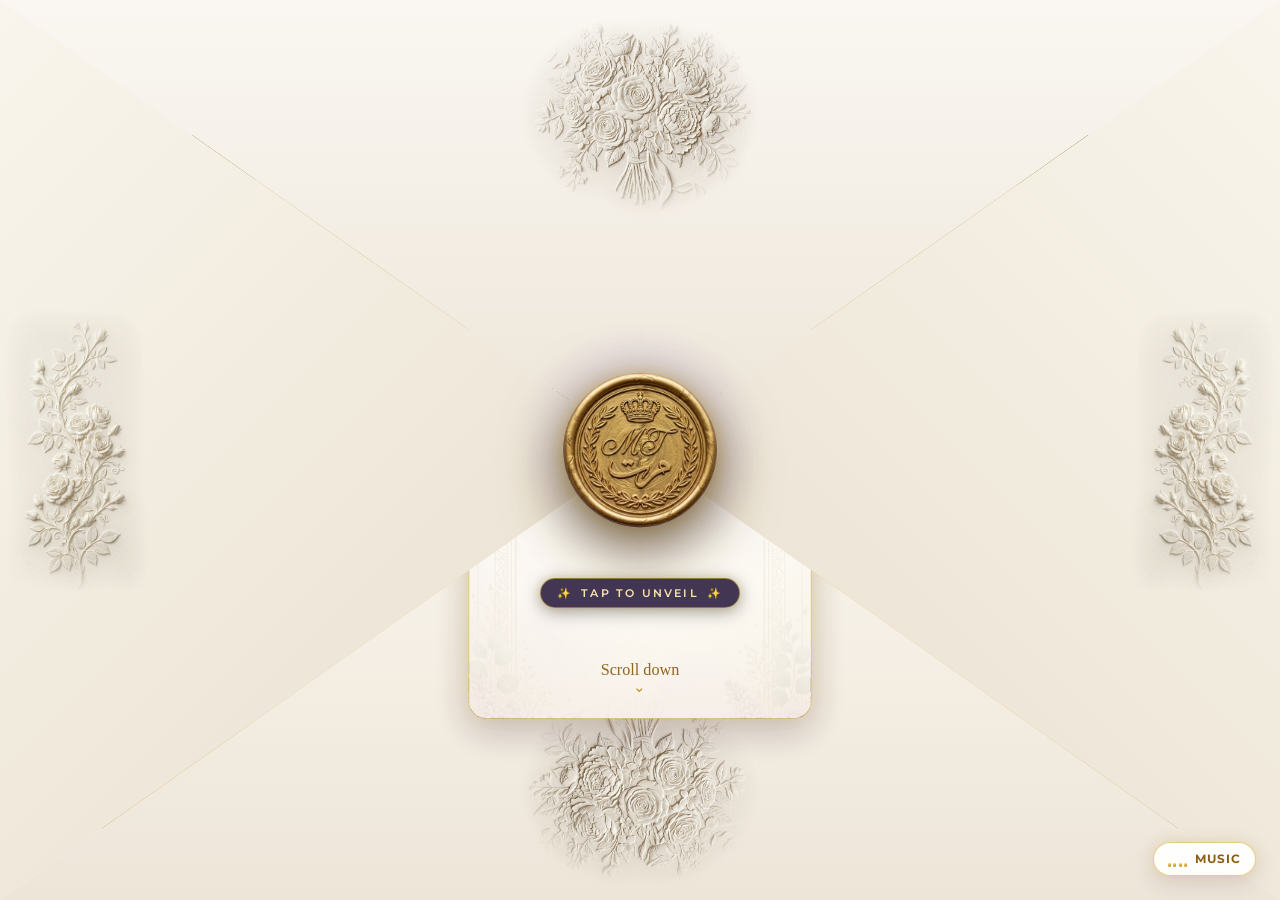
==== commit c5224d1b: "fix(envelope-and-timeline): fix envelope peek visibility and light burst layering, add scroll prompt" ====
--- a/index.html
+++ b/index.html
@@ -37,11 +37,10 @@
   <nav class="story-nav" id="story-nav" aria-label="Invitation Chapters">
     <div class="story-nav-track">
       <a href="#chapter-union" class="story-nav-dot active" data-chapter="I" title="The Royal Union"></a>
-      <a href="#chapter-invitation" class="story-nav-dot" data-chapter="II" title="The Sacred Invitation"></a>
+      <a href="#chapter-invitation" class="story-nav-dot" data-chapter="II" title="The Invitation"></a>
       <a href="#chapter-date" class="story-nav-dot" data-chapter="III" title="Auspicious Date"></a>
-      <a href="#chapter-rusumat" class="story-nav-dot" data-chapter="IV" title="Sacred Rusumat"></a>
-      <a href="#chapter-attire" class="story-nav-dot" data-chapter="V" title="Libaas &amp; Hospitality"></a>
-      <a href="#chapter-rsvp" class="story-nav-dot" data-chapter="VI" title="RSVP &amp; Mubaraki"></a>
+      <a href="#chapter-rusumat" class="story-nav-dot" data-chapter="IV" title="Wedding Timeline"></a>
+      <a href="#chapter-rsvp" class="story-nav-dot" data-chapter="V" title="RSVP &amp; Mubaraki"></a>
     </div>
   </nav>
 
@@ -60,6 +59,24 @@
         <!-- Embossed Texture & Gilded Flaps Base -->
         <div class="envelope-full-bg"></div>
 
+        <!-- Inner Shimmering Gold Pocket Lining -->
+        <div class="envelope-pocket-liner"></div>
+
+        <!-- Emerging Card Peek (Slides gracefully up when flap opens, matching reference video) -->
+        <div class="envelope-card-peek" id="envelope-card-peek">
+          <div class="peek-inner-card">
+            <img src="assets/calligraphy/Asset 12.png" alt="بِسْمِ اللَّهِ الرَّحْمَٰنِ الرَّحِيمِ" class="peek-bismillah-img" />
+            <img src="assets/rosette_logo.png" alt="Mustafa &amp; Tasneem Calligraphy Rosette Medallion" class="peek-logo-img" />
+            <span class="peek-cursive-prefix">Together with their families</span>
+            <div class="peek-couple-title">Mustafa &amp; Tasneem</div>
+            <div class="peek-thuluth-title">مُصْطَفَى وَ تَسْنِيم</div>
+            <div class="peek-scroll-indicator">
+              <span class="peek-scroll-text">Scroll down</span>
+              <span class="peek-scroll-chevron">⌄</span>
+            </div>
+          </div>
+        </div>
+
         <!-- Envelope Flap Layers: 4 Authentic 3D Flaps Meeting at Center -->
         <div class="envelope-panel panel-bottom" id="panel-bottom">
           <div class="flap-embossed-flourish bouquet-bottom"></div>
@@ -127,15 +144,17 @@
         </div>
 
         <div class="bismillah-block">
-          <img src="assets/bismillah_clean.png" alt="بِسْمِ اللَّهِ الرَّحْمَٰنِ الرَّحِيمِ" class="bismillah-calligraphy-img" />
+          <img src="assets/calligraphy/Asset 12.png" alt="بِسْمِ اللَّهِ الرَّحْمَٰنِ الرَّحِيمِ" class="bismillah-calligraphy-img" />
           <p class="bismillah-trans">In the name of Allah, the Most Beneficent, the Most Merciful</p>
         </div>
 
         <!-- Chapter I Ornate Monogram Presentation -->
         <div class="calligraphy-monogram-block">
-          <div class="logo-aura-glow"></div>
-          <div class="logo-inner-badge">
-            <img src="assets/rosette_logo.png" alt="Mustafa &amp; Tasneem Arabic Calligraphy Rosette Medallion" class="couple-arabic-logo" />
+          <div class="hero-logo-frame">
+            <div class="logo-glow-halo"></div>
+            <div class="logo-inner-wrapper">
+              <img src="assets/rosette_logo.png" alt="Mustafa &amp; Tasneem Arabic Calligraphy Rosette Medallion" class="couple-arabic-logo" />
+            </div>
           </div>
           <div class="couple-names-header">
             <span class="cursive-prefix">Together with their families</span>
@@ -144,13 +163,26 @@
             <p class="couple-tagline">Celebrate with us as we embark on this sacred journey of companionship and barakat.</p>
           </div>
         </div>
+
+        <!-- Scroll Down Motion Prompt (Matching Video Frame 280) -->
+        <div class="chapter-scroll-prompt">
+          <span class="scroll-prompt-text">Scroll down</span>
+          <span class="scroll-prompt-chevron">⌄</span>
+        </div>
       </article>
 
-      <!-- CHAPTER II: THE SACRED COVENANT (Exact Traditional Bohra Invitation Card with Royal Arch Frame) -->
+      <!-- Royal Section Separator -->
+      <div class="royal-section-divider">
+        <span class="div-line"></span>
+        <span class="div-ornament"><span class="div-gem">✦</span><span class="div-rosette">❖</span><span class="div-gem">✦</span></span>
+        <span class="div-line rev"></span>
+      </div>
+
+      <!-- CHAPTER II: THE INVITATION (Traditional Bohra Invitation Card) -->
       <article class="story-chapter" id="chapter-invitation">
         <div class="chapter-header">
           <span class="chapter-roman">Chapter II</span>
-          <h2 class="chapter-title">The Sacred Invitation</h2>
+          <h2 class="chapter-title">The Invitation</h2>
           <div class="ornate-separator">
             <span class="sep-line"></span>
             <span class="sep-gem">✦</span>
@@ -158,32 +190,93 @@
           </div>
         </div>
 
-        <div class="bohra-invitation-stage">
-          <div class="bohra-stage-decor">
-            <div class="flourish-corner tl"></div>
-            <div class="flourish-corner tr"></div>
-            <div class="flourish-corner bl"></div>
-            <div class="flourish-corner br"></div>
-          </div>
-
-          <div class="parchment-body">
+        <!-- Live Invitation Customizer Toolbar -->
+        <div class="card-customizer-bar" id="card-customizer-bar">
+          <button id="toggle-editor-btn" class="btn-customizer-toggle" title="Customize Invitation Text &amp; Styling">
+            <span class="btn-icon">✏️</span>
+            <span class="btn-text">Customize Card Content</span>
+          </button>
+
+          <!-- Drawer that expands when toggle is clicked -->
+          <div class="card-editor-panel hidden" id="card-editor-panel">
+            <div class="editor-header">
+              <div class="editor-header-text">
+                <span class="editor-title">🖋️ Live Card Customizer</span>
+                <span class="editor-subtext">Click any text directly on the card to edit, or adjust layout below</span>
+              </div>
+              <button id="close-editor-x" class="editor-close-x" title="Close editor">✕</button>
+            </div>
+
+            <div class="editor-controls-row">
+              <div class="control-unit">
+                <label for="card-width-slider">Card Frame Width:</label>
+                <div class="slider-with-val">
+                  <input type="range" id="card-width-slider" min="540" max="950" value="780" step="10">
+                  <span id="card-width-val">780px</span>
+                </div>
+              </div>
+
+              <div class="control-unit">
+                <label for="text-box-width-slider">Text Box Length / Width:</label>
+                <div class="slider-with-val">
+                  <input type="range" id="text-box-width-slider" min="200" max="900" value="720" step="10">
+                  <span id="text-box-width-val">Full</span>
+                </div>
+              </div>
+
+              <div class="control-unit">
+                <label>Text Size (Selected Text):</label>
+                <div class="btn-font-group">
+                  <button id="font-dec-btn" class="btn-mini-tool" title="Decrease Font Size">A-</button>
+                  <span id="font-size-indicator">Standard</span>
+                  <button id="font-inc-btn" class="btn-mini-tool" title="Increase Font Size">A+</button>
+                </div>
+              </div>
+
+              <div class="control-unit">
+                <label for="card-padding-slider">Card Padding:</label>
+                <div class="slider-with-val">
+                  <input type="range" id="card-padding-slider" min="15" max="60" value="35" step="5">
+                  <span id="card-padding-val">35px</span>
+                </div>
+              </div>
+            </div>
+
+            <div class="editor-actions-row">
+              <button id="save-card-btn" class="btn-editor-action save-btn">
+                <span>💾 Save Customization</span>
+              </button>
+              <button id="reset-card-btn" class="btn-editor-action reset-btn">
+                <span>↺ Reset to Default</span>
+              </button>
+              <button id="close-editor-btn" class="btn-editor-action done-btn">
+                <span>✓ Done Preview</span>
+              </button>
+            </div>
+            <p class="editor-tip">💡 Tip: Changes are saved to your browser and reflected live on the invitation!</p>
+          </div>
+        </div>
+
+        <div class="bohra-invitation-stage" id="invitation-card-stage">
+          <div class="parchment-body" id="card-parchment-body">
               <!-- Top Ornate Calligraphy Bar -->
               <div class="card-calligraphy-topbar">
                 <div class="top-medallion-box left-med">
-                  <span class="shukranlillah-text">شُكْراً لِلَّهِ</span>
+                  <img src="assets/calligraphy/Asset 7.png" alt="الحمد لله شكرا لله" class="alhamdolillah-medallion-img" />
                 </div>
                 <div class="top-bismillah-box">
-                  <img src="assets/bismillah_clean.png" alt="بِسْمِ اللَّهِ الرَّحْمَٰنِ الرَّحِيمِ" class="bismillah-card-header-img" />
+                  <img src="assets/calligraphy/Asset 12.png" alt="بِسْمِ اللَّهِ الرَّحْمَٰنِ الرَّحِيمِ" class="bismillah-card-header-img" />
                 </div>
                 <div class="top-medallion-box right-med">
-                  <img src="assets/alhamdolillah_shukranlillah.png" alt="الحمد لله شكرا لله" class="alhamdolillah-medallion-img" />
+                  <img src="assets/calligraphy/Asset 7.png" alt="الحمد لله شكرا لله" class="alhamdolillah-medallion-img" />
                 </div>
               </div>
 
               <!-- Sacred Stanzas & Dawat Mubarak Texts -->
               <div class="dawat-poetry-section">
-                <p class="arabic-poetry-line">وَاللهِ ذَنْبِي حُبُّكُمْ فَأُحِبُّكُمْ</p>
-                <p class="arabic-poetry-line">فِي كُلِّ حِصَّةِ ذَرَّتِي حُبِّي لَكُمْ</p>
+                <div class="arabic-poetry-callig-wrap">
+                  <img src="assets/calligraphy/Asset 10.png" alt="وَاللهِ ذَنْبِي حُبُّكُمْ فَأُحِبُّكُمْ" class="arabic-poetry-callig-img" />
+                </div>
                 
                 <p class="lisan-stanza-line">خدا نا قسم ! مارو دين آپ سگلا ني محبّة چھے ، تو پچهي ميں آپ سگلا ني محبّة كروں چھوں</p>
                 <p class="lisan-stanza-line">مارا هرايك ذرّة نا هرايك حصّة ما - ماري محبّة آپ سگلا نا واسطے</p>
@@ -193,7 +286,7 @@
                 
                 <!-- Holy Syedna Mufaddal Saifuddin Calligraphy Block -->
                 <div class="syedna-calligraphy-wrap">
-                  <img src="assets/syedna_title_calligraphy.png" alt="سيدنا أبو جعفر الصادق عالي قدر مفضل سيف الدين ط ع" class="syedna-calligraphy-img" />
+                  <img src="assets/calligraphy/Asset 13.png" alt="سيدنا أبو جعفر الصادق عالي قدر مفضل سيف الدين ط ع" class="syedna-calligraphy-img" />
                 </div>
 
                 <p class="lisan-stanza-line">ني محبّة نا سبب دين انے دنيا ني سعادات نصيب تھائي چھے ،</p>
@@ -281,6 +374,13 @@
           </div>
       </article>
 
+      <!-- Royal Section Separator -->
+      <div class="royal-section-divider">
+        <span class="div-line"></span>
+        <span class="div-ornament"><span class="div-gem">✦</span><span class="div-rosette">❖</span><span class="div-gem">✦</span></span>
+        <span class="div-line rev"></span>
+      </div>
+
       <!-- CHAPTER III: THE AUSPICIOUS DATE & COUNTDOWN -->
       <article class="story-chapter" id="chapter-date">
         <div class="chapter-header">
@@ -297,8 +397,8 @@
         <div class="luxury-card-box scratch-container">
           <div class="card-ornament top-center">❖</div>
           <span class="section-eyebrow">Interactive Milestone</span>
-          <h3 class="card-title">Scratch to Reveal the Wedding Date</h3>
-          <p class="scratch-instructions">Rub the golden shimmering foil across the 3 blocks below to unveil the date!</p>
+          <h3 class="card-title">Scratch to Reveal Date</h3>
+          <p class="scratch-instructions">Rub the golden shimmering foil across the 3 blocks below to unveil the celebration date!</p>
 
           <div class="scratch-grid-3">
             <!-- Block 1: Date -->
@@ -307,16 +407,16 @@
                 <span class="tile-val-huge">26</span>
                 <span class="tile-category-tag">Date</span>
               </div>
-              <canvas id="scratch-canvas-1" class="tile-scratch-canvas" width="240" height="150"></canvas>
+              <canvas id="scratch-canvas-1" class="tile-scratch-canvas" width="220" height="140"></canvas>
             </div>
 
             <!-- Block 2: Month -->
             <div class="scratch-tile-block" data-block="2">
               <div class="tile-reveal-content">
-                <span class="tile-val-huge">01</span>
+                <span class="tile-val-huge">JAN</span>
                 <span class="tile-category-tag">Month</span>
               </div>
-              <canvas id="scratch-canvas-2" class="tile-scratch-canvas" width="240" height="150"></canvas>
+              <canvas id="scratch-canvas-2" class="tile-scratch-canvas" width="220" height="140"></canvas>
             </div>
 
             <!-- Block 3: Year -->
@@ -325,7 +425,7 @@
                 <span class="tile-val-huge">2026</span>
                 <span class="tile-category-tag">Year</span>
               </div>
-              <canvas id="scratch-canvas-3" class="tile-scratch-canvas" width="240" height="150"></canvas>
+              <canvas id="scratch-canvas-3" class="tile-scratch-canvas" width="220" height="140"></canvas>
             </div>
           </div>
 
@@ -380,15 +480,22 @@
             </div>
           </div>
 
-          <p class="timer-subtext">Until Mustafa &amp; Tasneem say "Qabiltu" in eternal togetherness ✨</p>
+          <p class="timer-subtext">Until we celebrate this joyous union and festive Shaadi moments together ✨</p>
         </div>
       </article>
 
-      <!-- CHAPTER IV: SACRED RUSUMAT & EVENTS (Parallax Story Timeline) -->
+      <!-- Royal Section Separator -->
+      <div class="royal-section-divider">
+        <span class="div-line"></span>
+        <span class="div-ornament"><span class="div-gem">✦</span><span class="div-rosette">❖</span><span class="div-gem">✦</span></span>
+        <span class="div-line rev"></span>
+      </div>
+
+      <!-- CHAPTER IV: WEDDING TIMELINE (Sacred Rusumat) -->
       <article class="story-chapter" id="chapter-rusumat">
         <div class="chapter-header">
           <span class="chapter-roman">Chapter IV</span>
-          <h2 class="chapter-title">Sacred Rusumat &amp; Events</h2>
+          <h2 class="chapter-title script-timeline-title">Wedding Timeline</h2>
           <div class="ornate-separator">
             <span class="sep-line"></span>
             <span class="sep-gem">✦</span>
@@ -397,171 +504,109 @@
           <p class="chapter-subtitle">Join us across the cherished Dawoodi Bohra wedding customs</p>
         </div>
 
-        <div class="events-timeline">
-
-          <!-- 1. Manak Thamb -->
-          <div class="timeline-card">
-            <div class="event-marker"><span class="marker-number">01</span></div>
-            <div class="event-details">
-              <div class="event-badge">Pre-Wedding Sacred Ritual</div>
-              <h4 class="event-title">Manak Thamb (Sacred Pillar Installation)</h4>
-              <p class="event-meaning">Auspicious installation of the sacred pillar to welcome barakaat, health, and prosperity for the new household.</p>
-              <div class="event-meta">
-                <span class="meta-item"><i class="meta-icon">🗓️</i> Friday, 23rd January 2026</span>
-                <span class="meta-item"><i class="meta-icon">⏰</i> 10:00 AM onwards</span>
-                <span class="meta-item"><i class="meta-icon">📍</i> Saifee Villa, Pulgaon, Maharashtra</span>
+        <div class="serpentine-timeline-container">
+          <!-- Background Curved Winding Dashed Path -->
+          <svg class="timeline-winding-svg" viewBox="0 0 400 960" preserveAspectRatio="none" aria-hidden="true">
+            <defs>
+              <linearGradient id="pathGradient" x1="0%" y1="0%" x2="0%" y2="100%">
+                <stop offset="0%" stop-color="#C0392B" stop-opacity="0.75" />
+                <stop offset="50%" stop-color="#D4AF37" stop-opacity="0.85" />
+                <stop offset="100%" stop-color="#C0392B" stop-opacity="0.75" />
+              </linearGradient>
+            </defs>
+            <path class="winding-dashed-line" d="M 290 120 C 230 170, 110 200, 110 330 C 110 460, 290 460, 290 590 C 290 710, 110 720, 110 840" fill="none" stroke="url(#pathGradient)" stroke-width="2.5" stroke-dasharray="6,8" />
+          </svg>
+
+          <!-- 1. Khushi ni Darees (Right) -->
+          <div class="timeline-node node-right" data-node="1">
+            <div class="node-badge-wrap">
+              <div class="circular-badge-frame">
+                <img src="assets/rusumat_darees.png" alt="Khushi ni Darees" class="badge-round-img" />
+              </div>
+            </div>
+            <div class="node-content">
+              <h3 class="node-script-title">Khushi ni Darees</h3>
+              <p class="node-desc">Recitation of the Holy Quran, zikr, praises, and prayers seeking divine blessings prior to the Shaadi.</p>
+              <div class="node-meta">
+                <span class="node-meta-item"><i class="meta-icon">🗓️</i> Friday, 23rd January 2026</span>
+                <span class="node-meta-item"><i class="meta-icon">⏰</i> 10:00 AM onwards</span>
+                <span class="node-meta-item"><i class="meta-icon">📍</i> Saifee Villa, Pulgaon, Maharashtra</span>
               </div>
               <a href="https://maps.google.com/?q=Pulgaon+Maharashtra" target="_blank" class="btn-mini-map">📍 View on Google Maps</a>
             </div>
           </div>
 
-          <!-- 2. Mandvo & Peethi -->
-          <div class="timeline-card">
-            <div class="event-marker"><span class="marker-number">02</span></div>
-            <div class="event-details">
-              <div class="event-badge">Haldi &amp; Canopy Blessings</div>
-              <h4 class="event-title">Mandvo &amp; Peethi (Haldi Ceremony)</h4>
-              <p class="event-meaning">Blessing the ceremonial canopy with fragrant turmeric, auspicious wedding songs, and traditional hymns.</p>
-              <div class="event-meta">
-                <span class="meta-item"><i class="meta-icon">🗓️</i> Friday, 23rd January 2026</span>
-                <span class="meta-item"><i class="meta-icon">⏰</i> 04:30 PM</span>
-                <span class="meta-item"><i class="meta-icon">📍</i> Courtyard, Pulgaon, Maharashtra</span>
+          <!-- 2. Mithi Shitabi & Mandvo (Left) -->
+          <div class="timeline-node node-left" data-node="2">
+            <div class="node-badge-wrap">
+              <div class="circular-badge-frame">
+                <img src="assets/rusumat_shitabi.png" alt="Mithi Shitabi &amp; Mandvo" class="badge-round-img" />
+              </div>
+            </div>
+            <div class="node-content">
+              <h3 class="node-script-title">Mithi Shitabi</h3>
+              <p class="node-desc">Auspicious canopy blessings, traditional sweets, and family prayers celebrating the wedding threshold.</p>
+              <div class="node-meta">
+                <span class="node-meta-item"><i class="meta-icon">🗓️</i> Friday, 23rd January 2026</span>
+                <span class="node-meta-item"><i class="meta-icon">⏰</i> 04:30 PM</span>
+                <span class="node-meta-item"><i class="meta-icon">📍</i> Courtyard, Pulgaon, Maharashtra</span>
               </div>
               <a href="https://maps.google.com/?q=Pulgaon+Maharashtra" target="_blank" class="btn-mini-map">📍 View on Google Maps</a>
             </div>
           </div>
 
-          <!-- 3. Mama Mosala & Kanthi -->
-          <div class="timeline-card">
-            <div class="event-marker"><span class="marker-number">03</span></div>
-            <div class="event-details">
-              <div class="event-badge">Family Tradition &amp; Honors</div>
-              <h4 class="event-title">Mama Mosala &amp; Kanthi (Family Presentation)</h4>
-              <p class="event-meaning">Ceremonial presentation of festive bridal gifts, auspicious sweets, and honors from maternal uncles.</p>
-              <div class="event-meta">
-                <span class="meta-item"><i class="meta-icon">🗓️</i> Saturday, 24th January 2026</span>
-                <span class="meta-item"><i class="meta-icon">⏰</i> 06:30 PM</span>
-                <span class="meta-item"><i class="meta-icon">📍</i> Terrace Garden, Pulgaon, Maharashtra</span>
+          <!-- 3. Aqd al-Nikah & Zafaf (Right) -->
+          <div class="timeline-node node-right" data-node="3">
+            <div class="node-badge-wrap">
+              <div class="circular-badge-frame">
+                <img src="assets/rusumat_nikah.png" alt="Nikah &amp; Zafaf" class="badge-round-img" />
+              </div>
+            </div>
+            <div class="node-content">
+              <h3 class="node-script-title">Nikah &amp; Zafaf</h3>
+              <p class="node-desc">Sacred blessings under the pious Raza Mubarak of His Holiness Syedna Mufaddal Saifuddin (TUS), followed by joyful wedding festivities.</p>
+              <div class="node-meta">
+                <span class="node-meta-item"><i class="meta-icon">🗓️</i> Monday, 26th January 2026</span>
+                <span class="node-meta-item"><i class="meta-icon">⏰</i> 12:00 PM Sharp</span>
+                <span class="node-meta-item"><i class="meta-icon">📍</i> Pulgaon Mawaid, Maharashtra</span>
               </div>
               <a href="https://maps.google.com/?q=Pulgaon+Maharashtra" target="_blank" class="btn-mini-map">📍 View on Google Maps</a>
             </div>
           </div>
 
-          <!-- 4. Darees & Majlis -->
-          <div class="timeline-card">
-            <div class="event-marker"><span class="marker-number">04</span></div>
-            <div class="event-details">
-              <div class="event-badge">Spiritual Gathering &amp; Prayers</div>
-              <h4 class="event-title">Darees &amp; Majlis (Sacred Prayers)</h4>
-              <p class="event-meaning">Recitation of the Holy Quran, zikr, praises, and prayers seeking divine blessings prior to the Nikah.</p>
-              <div class="event-meta">
-                <span class="meta-item"><i class="meta-icon">🗓️</i> Sunday, 25th January 2026</span>
-                <span class="meta-item"><i class="meta-icon">⏰</i> 11:00 AM</span>
-                <span class="meta-item"><i class="meta-icon">📍</i> Al-Masjid al-Saifee Markaz, Pulgaon, Maharashtra</span>
+          <!-- 4. Valima Celebration (Left) -->
+          <div class="timeline-node node-left" data-node="4">
+            <div class="node-badge-wrap">
+              <div class="circular-badge-frame">
+                <img src="assets/rusumat_valima.png" alt="Valima Celebration" class="badge-round-img" />
+              </div>
+            </div>
+            <div class="node-content">
+              <h3 class="node-script-title">Valima</h3>
+              <p class="node-desc">Traditional Bohra wedding feast served in the Thaal followed by an enchanting evening of congratulations and joy celebrating the newlyweds.</p>
+              <div class="node-meta">
+                <span class="node-meta-item"><i class="meta-icon">🗓️</i> Monday, 26th January 2026</span>
+                <span class="node-meta-item"><i class="meta-icon">⏰</i> 07:30 PM onwards</span>
+                <span class="node-meta-item"><i class="meta-icon">📍</i> Grand Hall, Pulgaon, Maharashtra</span>
               </div>
               <a href="https://maps.google.com/?q=Pulgaon+Maharashtra" target="_blank" class="btn-mini-map">📍 View on Google Maps</a>
             </div>
           </div>
 
-          <!-- 5. Nikah Ceremony & Procession -->
-          <div class="timeline-card featured-event">
-            <div class="event-marker"><span class="marker-number highlight">05</span></div>
-            <div class="event-details">
-              <div class="event-badge gold-badge">Aqd al-Nikah (Sacred Ceremony)</div>
-              <h4 class="event-title">Aqd al-Nikah &amp; Wedding Procession</h4>
-              <p class="event-meaning">Solemnization of marriage under the pious Raza Mubarak of His Holiness Syedna Mufaddal Saifuddin (TUS), followed by the joyful wedding procession.</p>
-              <div class="event-meta">
-                <span class="meta-item"><i class="meta-icon">🗓️</i> Monday, 26th January 2026</span>
-                <span class="meta-item"><i class="meta-icon">⏰</i> 12:00 PM Sharp</span>
-                <span class="meta-item"><i class="meta-icon">📍</i> Pulgaon Mawaid, Maharashtra</span>
-              </div>
-              <a href="https://maps.google.com/?q=Pulgaon+Maharashtra" target="_blank" class="btn-mini-map">📍 View on Google Maps</a>
-            </div>
-          </div>
-
-          <!-- 6. Khushi nu Jaman -->
-          <div class="timeline-card">
-            <div class="event-marker"><span class="marker-number">06</span></div>
-            <div class="event-details">
-              <div class="event-badge">Traditional Bohra Wedding Feast</div>
-              <h4 class="event-title">Khushi nu Jaman (Wedding Feast)</h4>
-              <p class="event-meaning">Traditional communal feast served in the Thaal, beginning with salt and sweet tasting, royal savories &amp; festive dishes, concluding with paan and ittar.</p>
-              <div class="event-meta">
-                <span class="meta-item"><i class="meta-icon">🗓️</i> Monday, 26th January 2026</span>
-                <span class="meta-item"><i class="meta-icon">⏰</i> 01:30 PM onwards</span>
-                <span class="meta-item"><i class="meta-icon">📍</i> Pulgaon Mawaid, Maharashtra</span>
-              </div>
-              <a href="https://maps.google.com/?q=Pulgaon+Maharashtra" target="_blank" class="btn-mini-map">📍 View on Google Maps</a>
-            </div>
-          </div>
-
-          <!-- 7. Reception Gala -->
-          <div class="timeline-card">
-            <div class="event-marker"><span class="marker-number">07</span></div>
-            <div class="event-details">
-              <div class="event-badge">Evening Gala Celebration</div>
-              <h4 class="event-title">Walima &amp; Reception Gala</h4>
-              <p class="event-meaning">An enchanting evening of congratulations, celebration, and joy celebrating the newlyweds.</p>
-              <div class="event-meta">
-                <span class="meta-item"><i class="meta-icon">🗓️</i> Monday, 26th January 2026</span>
-                <span class="meta-item"><i class="meta-icon">⏰</i> 07:30 PM onwards</span>
-                <span class="meta-item"><i class="meta-icon">📍</i> Grand Hall, Pulgaon, Maharashtra</span>
-              </div>
-              <a href="https://maps.google.com/?q=Pulgaon+Maharashtra" target="_blank" class="btn-mini-map">📍 View on Google Maps</a>
-            </div>
-          </div>
-
         </div>
       </article>
 
-      <!-- CHAPTER V: LIBAAS & HOSPITALITY -->
-      <article class="story-chapter" id="chapter-attire">
+      <!-- Royal Section Separator -->
+      <div class="royal-section-divider">
+        <span class="div-line"></span>
+        <span class="div-ornament"><span class="div-gem">✦</span><span class="div-rosette">❖</span><span class="div-gem">✦</span></span>
+        <span class="div-line rev"></span>
+      </div>
+
+      <!-- CHAPTER V: RSVP & MUBARAKI DUA -->
+      <article class="story-chapter" id="chapter-rsvp">
         <div class="chapter-header">
           <span class="chapter-roman">Chapter V</span>
-          <h2 class="chapter-title">Libaas &amp; Hospitality</h2>
-          <div class="ornate-separator">
-            <span class="sep-line"></span>
-            <span class="sep-gem">✦</span>
-            <span class="sep-line"></span>
-          </div>
-        </div>
-
-        <div class="luxury-card-box dresscode-box">
-          <span class="section-eyebrow">Etiquette &amp; Attire</span>
-          <h3 class="card-title">Libaas al-Anwar (Dress Code)</h3>
-          <p class="dresscode-intro">We kindly encourage our honorable guests to grace the celebrations in traditional Dawoodi Bohra attire:</p>
-
-          <div class="dresscode-grid">
-            <div class="attire-col">
-              <div class="attire-icon">👔</div>
-              <h4 class="attire-title">Gents</h4>
-              <p class="attire-spec">Traditional White Saya Kurta &amp; Golden embroidered Topi with celebratory Shawl.</p>
-            </div>
-            <div class="attire-divider"></div>
-            <div class="attire-col">
-              <div class="attire-icon">🌸</div>
-              <h4 class="attire-title">Ladies</h4>
-              <p class="attire-spec">Traditional Graceful Rida (Pastel lavender, lilac, blush, and champagne gold shades warmly welcomed).</p>
-            </div>
-          </div>
-
-          <div class="color-palette-swatches">
-            <span class="swatch-label">Theme Palette Inspiration:</span>
-            <div class="swatches-row">
-              <span class="swatch s1" title="Misty Lavender"></span>
-              <span class="swatch s2" title="Royal Lilac"></span>
-              <span class="swatch s3" title="Pure Ivory Pearl"></span>
-              <span class="swatch s4" title="Warm Gold Foil"></span>
-              <span class="swatch s5" title="Deep Plum"></span>
-            </div>
-          </div>
-        </div>
-      </article>
-
-      <!-- CHAPTER VI: RSVP & MUBARAKI DUA -->
-      <article class="story-chapter" id="chapter-rsvp">
-        <div class="chapter-header">
-          <span class="chapter-roman">Chapter VI</span>
           <h2 class="chapter-title">RSVP &amp; Mubaraki Dua</h2>
           <div class="ornate-separator">
             <span class="sep-line"></span>
@@ -630,26 +675,44 @@
           </div>
 
           <!-- Live Mubaraki & Wishes Wall -->
-          <div class="wishes-board">
+          <div class="wishes-board" id="wishes-board">
             <div class="wishes-title-bar">
               <span class="wishes-crown">👑</span>
               <h4>Warm Wishes &amp; Dua Board</h4>
             </div>
             <div class="wishes-list" id="wishes-list">
-              <!-- Dynamically populated -->
+              <!-- Dynamically populated only when real wishes exist -->
             </div>
           </div>
         </div>
       </article>
+
+      <!-- Royal Section Separator -->
+      <div class="royal-section-divider">
+        <span class="div-line"></span>
+        <span class="div-ornament"><span class="div-gem">✦</span><span class="div-rosette">❖</span><span class="div-gem">✦</span></span>
+        <span class="div-line rev"></span>
+      </div>
 
       <!-- EPILOGUE: IN DIVINE GRATITUDE -->
       <footer class="invite-footer">
         <div class="footer-seal-emblem">
-          <img src="assets/seal.png" alt="Wax Seal Emblem (MT / م ت)" class="footer-mini-seal" />
-        </div>
-        <h3 class="footer-couple-name">Mustafa &amp; Tasneem</h3>
-        <p class="footer-salutation">عبيد سيدنا المنعام ط ع وامائه</p>
-        <p class="footer-year">2026 • With Dua &amp; Gratitude</p>
+          <img src="assets/seal.png" alt="Royal Gold Wax Seal" class="footer-mini-seal" />
+        </div>
+
+        <div class="footer-family-gratitude">
+          <h3 class="footer-gratitude-title">With Deepest Gratitude</h3>
+          <p class="footer-gratitude-text">
+            With profound gratitude in our hearts, we thank the Almighty for this joyous occasion.<br>
+            Your esteemed presence, warmth, and heartfelt prayers will illuminate our celebration and deeply honor our families as we unite Mustafa &amp; Tasneem in love and barakat.<br>
+            We would be truly blessed to have you celebrate with us.
+          </p>
+          <div class="footer-family-signatures">
+            <p class="family-sign-line">Saifee &amp; Vajhi Families</p>
+            <p class="footer-year">26th January 2026 • Pulgaon, Maharashtra</p>
+          </div>
+        </div>
+
         <div class="footer-back-to-top">
           <button id="back-to-top-btn" class="back-to-top-link">↑ Back to Top</button>
         </div>
--- a/styles.css
+++ b/styles.css
@@ -414,7 +414,7 @@
   }
 }
 
-/* Radiant Golden Light Burst behind Seal on Tap (Soft & Slow) */
+/* Radiant Golden Light Burst behind Seal on Tap (Soft & Slow, positioned behind card) */
 .seal-light-burst {
   position: absolute;
   top: 50%;
@@ -423,17 +423,18 @@
   width: 380px;
   height: 380px;
   border-radius: 50%;
-  background: radial-gradient(circle, rgba(255, 255, 255, 1) 0%, rgba(255, 245, 200, 0.95) 25%, rgba(212, 175, 55, 0.8) 55%, transparent 75%);
-  box-shadow: 0 0 90px rgba(255, 245, 200, 0.95), 0 0 160px rgba(212, 175, 55, 0.8);
+  background: radial-gradient(circle, rgba(255, 255, 240, 0.9) 0%, rgba(255, 235, 160, 0.75) 30%, rgba(212, 175, 55, 0.35) 60%, transparent 80%);
+  box-shadow: 0 0 70px rgba(255, 240, 170, 0.8), 0 0 120px rgba(212, 175, 55, 0.45);
   opacity: 0;
   pointer-events: none;
-  z-index: 8;
+  z-index: 2;
+  mix-blend-mode: screen;
   transition: transform 2.2s cubic-bezier(0.15, 0.85, 0.25, 1), opacity 1.8s ease;
 }
 
 .seal-light-burst.active {
-  transform: translate(-50%, -50%) scale(4.2);
-  opacity: 1;
+  transform: translate(-50%, -50%) scale(2.6);
+  opacity: 0.88;
 }
 
 .fullscreen-envelope-container.light-active .flap-embossed-flourish {
@@ -590,22 +591,26 @@
 /* State when envelope opens (Exact mechanics matching reference video) */
 .fullscreen-envelope-container.open .panel-top {
   transform: perspective(1400px) rotateX(175deg);
-  opacity: 0.2;
+  opacity: 0;
+  transition: transform 2.2s cubic-bezier(0.22, 1, 0.36, 1), opacity 1.4s ease 0.3s;
 }
 
 .fullscreen-envelope-container.open .panel-left {
   transform: perspective(1400px) rotateY(-170deg);
-  opacity: 0.15;
+  opacity: 0;
+  transition: transform 2.1s cubic-bezier(0.22, 1, 0.36, 1) 0.05s, opacity 1.4s ease 0.3s;
 }
 
 .fullscreen-envelope-container.open .panel-right {
   transform: perspective(1400px) rotateY(170deg);
-  opacity: 0.15;
+  opacity: 0;
+  transition: transform 2.1s cubic-bezier(0.22, 1, 0.36, 1) 0.05s, opacity 1.4s ease 0.3s;
 }
 
 .fullscreen-envelope-container.open .panel-bottom {
   transform: perspective(1400px) rotateX(-175deg);
-  opacity: 0.2;
+  opacity: 0;
+  transition: transform 2.2s cubic-bezier(0.22, 1, 0.36, 1) 0.1s, opacity 1.4s ease 0.3s;
 }
 
 .fullscreen-envelope-container.open .wax-seal-macro-wrap {
@@ -618,6 +623,125 @@
   opacity: 0;
   transform: translateX(-50%) translateY(20px);
   pointer-events: none;
+}
+
+/* Inner Pocket Gold Liner */
+.envelope-pocket-liner {
+  position: absolute;
+  top: 15%;
+  bottom: 0;
+  left: 8%;
+  right: 8%;
+  background: linear-gradient(180deg, #9C7215 0%, #D4AF37 35%, #F0D488 65%, #AA7C11 100%);
+  border-radius: 12px 12px 0 0;
+  box-shadow: inset 0 10px 30px rgba(0, 0, 0, 0.35);
+  z-index: 1;
+}
+
+/* Emerging Card Peek behind Flaps (Rises smoothly on unseal as in reference video) */
+.envelope-card-peek {
+  position: absolute;
+  top: 50%;
+  left: 50%;
+  transform: translate(-50%, -46%) scale(0.88);
+  width: min(90%, 390px);
+  height: 560px;
+  background-color: #FFFDF8;
+  background-image: url('assets/arch_bg.jpg');
+  background-size: cover;
+  background-position: center top;
+  border: 1.5px solid rgba(212, 175, 55, 0.65);
+  border-radius: 20px;
+  box-shadow: 0 14px 40px rgba(45, 20, 70, 0.25), 0 0 30px rgba(255, 235, 140, 0.45);
+  z-index: 3;
+  overflow: hidden;
+  opacity: 0.95;
+  transition: transform 2.2s cubic-bezier(0.18, 0.9, 0.25, 1) 0.25s, opacity 1.8s ease, box-shadow 1.8s ease;
+}
+
+.fullscreen-envelope-container.open .envelope-card-peek {
+  transform: translate(-50%, -64%) scale(1.02);
+  box-shadow: 0 20px 60px rgba(45, 20, 70, 0.35), 0 0 50px rgba(255, 235, 140, 0.7);
+  opacity: 1;
+}
+
+.peek-inner-card {
+  position: relative;
+  height: 100%;
+  padding: 36px 20px 24px;
+  display: flex;
+  flex-direction: column;
+  align-items: center;
+  justify-content: flex-start;
+  text-align: center;
+  background: radial-gradient(circle at 50% 35%, rgba(255, 255, 255, 0.82) 0%, rgba(253, 250, 245, 0.88) 60%, rgba(245, 238, 226, 0.92) 100%);
+}
+
+.peek-bismillah-img {
+  width: 130px;
+  height: auto;
+  object-fit: contain;
+  margin-bottom: 12px;
+  filter: drop-shadow(0 2px 4px rgba(184, 126, 24, 0.3));
+}
+
+.peek-rosette-logo,
+.peek-logo-img {
+  width: 95px;
+  height: 95px;
+  object-fit: contain;
+  margin-bottom: 12px;
+  filter: drop-shadow(0 4px 14px rgba(184, 126, 24, 0.45));
+}
+
+.peek-cursive-prefix {
+  font-family: 'Great Vibes', cursive;
+  font-size: 1.25rem;
+  color: #7A5813;
+  margin-bottom: 2px;
+}
+
+.peek-couple-title {
+  font-family: var(--font-display);
+  font-size: 1.45rem;
+  color: #3E2469;
+  font-weight: 700;
+  letter-spacing: 1px;
+  margin-bottom: 4px;
+}
+
+.peek-thuluth-title {
+  font-family: 'Thuluth', serif;
+  font-size: 1.35rem;
+  color: #A06815;
+  margin-bottom: 16px;
+  direction: rtl;
+}
+
+.peek-scroll-indicator {
+  margin-top: auto;
+  display: flex;
+  flex-direction: column;
+  align-items: center;
+  gap: 2px;
+  animation: peekBounce 2s infinite ease-in-out;
+}
+
+.peek-scroll-text {
+  font-family: 'Great Vibes', cursive;
+  font-size: 1.15rem;
+  color: #8C5E14;
+}
+
+.peek-scroll-chevron {
+  font-size: 1.1rem;
+  color: #C58B1B;
+  line-height: 1;
+}
+
+@keyframes peekBounce {
+  0%, 100% { transform: translateY(0); }
+  50% { transform: translateY(6px); }
 }
 
 /* Pure Authentic Gold Wax Seal (Direct Cutout, No Paper Circle) */
@@ -1088,6 +1212,35 @@
   filter: drop-shadow(0 4px 10px rgba(45, 20, 70, 0.35));
 }
 
+/* Chapter I Floral Archway Living Motion Stage */
+.hero-arch-chapter {
+  position: relative;
+  background-image: url('assets/arch_bg.jpg');
+  background-size: cover;
+  background-position: center top;
+  background-repeat: no-repeat;
+  border-radius: 32px;
+  padding: 45px 24px 55px;
+  margin: 15px auto 45px;
+  overflow: hidden;
+  box-shadow: 0 20px 50px rgba(50, 25, 75, 0.12), inset 0 0 60px rgba(250, 245, 235, 0.45);
+  border: 1.5px solid rgba(212, 175, 55, 0.45);
+}
+
+.hero-arch-chapter::before {
+  content: '';
+  position: absolute;
+  inset: 0;
+  background: radial-gradient(circle at 50% 35%, rgba(255, 255, 255, 0.85) 0%, rgba(253, 250, 245, 0.88) 55%, rgba(245, 238, 226, 0.94) 100%);
+  pointer-events: none;
+  z-index: 1;
+}
+
+.hero-arch-chapter > * {
+  position: relative;
+  z-index: 2;
+}
+
 /* Chapter I Monogram Presentation */
 .calligraphy-monogram-block {
   text-align: center;
@@ -1097,36 +1250,101 @@
   padding: 20px 14px;
 }
 
-.logo-aura-glow {
-  position: absolute;
-  top: 60px;
-  left: 50%;
-  transform: translate(-50%, -50%);
-  width: 220px;
-  height: 220px;
+/* Custom Couple Calligraphy Logo Showcase with Enhanced Luxury Hover */
+.hero-logo-frame {
+  width: 250px;
+  height: 250px;
+  margin: 0 auto 24px;
+  position: relative;
+  display: flex;
+  align-items: center;
+  justify-content: center;
+  cursor: pointer;
+  perspective: 1000px;
+}
+
+.logo-glow-halo {
+  position: absolute;
+  inset: -14px;
   border-radius: 50%;
-  background: radial-gradient(circle, rgba(212, 175, 55, 0.3) 0%, rgba(178, 159, 224, 0.2) 50%, transparent 75%);
-  filter: blur(20px);
+  background: radial-gradient(circle, rgba(212, 175, 55, 0.45) 0%, rgba(195, 160, 230, 0.35) 45%, transparent 75%);
+  filter: blur(18px);
+  animation: pulseLogoHalo 4s infinite ease-in-out;
+  transition: all 0.7s cubic-bezier(0.2, 0.8, 0.2, 1);
   pointer-events: none;
 }
 
-.logo-inner-badge {
-  width: 220px;
-  height: 220px;
-  margin: 0 auto 16px;
+.hero-logo-frame:hover .logo-glow-halo {
+  inset: -28px;
+  background: radial-gradient(circle, rgba(255, 220, 110, 0.85) 0%, rgba(212, 175, 55, 0.6) 40%, rgba(190, 150, 235, 0.45) 60%, transparent 80%);
+  filter: blur(28px);
+  transform: scale(1.18);
+}
+
+.logo-inner-wrapper {
+  width: 100%;
+  height: 100%;
   border-radius: 50%;
-  overflow: visible;
+  overflow: hidden;
   position: relative;
-  border: none;
-  box-shadow: none;
-  background: transparent;
+  border: 3px solid rgba(212, 175, 55, 0.75);
+  box-shadow: 0 12px 35px rgba(50, 25, 75, 0.2), 0 0 25px rgba(212, 175, 55, 0.35);
+  background: #FAF8F5;
+  transition: all 0.7s cubic-bezier(0.2, 0.8, 0.2, 1);
+  animation: logoBreathe 6s ease-in-out infinite;
+}
+
+.hero-logo-frame:hover .logo-inner-wrapper {
+  transform: scale(1.06);
+  border-color: #F7E7B4;
+  box-shadow: 0 20px 50px rgba(60, 20, 80, 0.3), 0 0 45px rgba(212, 175, 55, 0.8), inset 0 0 25px rgba(255, 238, 170, 0.6);
 }
 
 .couple-arabic-logo {
   width: 100%;
   height: 100%;
-  object-fit: contain;
-  filter: drop-shadow(0 6px 24px rgba(212, 175, 55, 0.65));
+  object-fit: cover;
+  display: block;
+  transition: transform 0.8s cubic-bezier(0.2, 0.8, 0.2, 1);
+}
+
+.hero-logo-frame:hover .couple-arabic-logo {
+  transform: scale(1.06);
+}
+
+/* Elegant diagonal gold light sheen sweep across logo */
+.logo-inner-wrapper::after {
+  content: '';
+  position: absolute;
+  top: -60%;
+  left: -60%;
+  width: 220%;
+  height: 220%;
+  background: linear-gradient(
+    60deg,
+    transparent 35%,
+    rgba(255, 245, 200, 0.3) 45%,
+    rgba(255, 255, 255, 0.8) 50%,
+    rgba(255, 245, 200, 0.3) 55%,
+    transparent 65%
+  );
+  transform: rotate(25deg) translateY(-120%);
+  transition: transform 1.2s cubic-bezier(0.16, 1, 0.3, 1);
+  pointer-events: none;
+}
+
+.hero-logo-frame:hover .logo-inner-wrapper::after {
+  transform: rotate(25deg) translateY(120%);
+}
+
+@keyframes logoBreathe {
+  0%, 100% { transform: translateY(0px) scale(1); }
+  50% { transform: translateY(-4px) scale(1.015); }
+}
+
+@keyframes pulseLogoHalo {
+  0%, 100% { opacity: 0.6; transform: scale(0.96); }
+  50% { opacity: 0.95; transform: scale(1.06); }
 }
 
 .bismillah-block {
@@ -1177,6 +1395,36 @@
   line-height: 1.6;
 }
 
+/* Chapter I Scroll Down Prompt (Matching Video Frame 280) */
+.chapter-scroll-prompt {
+  margin: 32px auto 8px;
+  display: flex;
+  flex-direction: column;
+  align-items: center;
+  justify-content: center;
+  gap: 2px;
+  animation: promptFloat 2.2s infinite ease-in-out;
+  cursor: pointer;
+}
+
+.scroll-prompt-text {
+  font-family: 'Great Vibes', cursive;
+  font-size: 1.45rem;
+  color: #8C5E14;
+  letter-spacing: 0.5px;
+}
+
+.scroll-prompt-chevron {
+  font-size: 1.3rem;
+  color: #C58B1B;
+  line-height: 0.9;
+}
+
+@keyframes promptFloat {
+  0%, 100% { transform: translateY(0); opacity: 0.85; }
+  50% { transform: translateY(6px); opacity: 1; }
+}
+
 /* CHAPTER II: Traditional Bohra Sacred Invitation Stage (Seamless Full-Bleed) */
 .bohra-invitation-stage {
   position: relative;
@@ -1187,26 +1435,280 @@
   background: transparent;
 }
 
-.bohra-stage-decor {
-  position: absolute;
-  inset: 0;
-  pointer-events: none;
-}
-
-.bohra-stage-decor .flourish-corner {
-  position: absolute;
-  width: 44px;
-  height: 70px;
-  background-image: url('assets/asset_20.svg');
-  background-size: contain;
-  background-repeat: no-repeat;
+/* Royal Section Dividers between Chapters */
+.royal-section-divider {
+  display: flex;
+  align-items: center;
+  justify-content: center;
+  gap: 16px;
+  width: 90%;
+  max-width: 580px;
+  margin: 60px auto;
+  position: relative;
+  z-index: 10;
+}
+
+.royal-section-divider .div-line {
+  flex: 1;
+  height: 1.5px;
+  background: linear-gradient(90deg, transparent 0%, rgba(212, 175, 55, 0.75) 50%, rgba(197, 139, 27, 0.9) 100%);
+  border-radius: 2px;
+}
+
+.royal-section-divider .div-line.rev {
+  background: linear-gradient(90deg, rgba(197, 139, 27, 0.9) 0%, rgba(212, 175, 55, 0.75) 50%, transparent 100%);
+}
+
+.royal-section-divider .div-ornament {
+  display: flex;
+  align-items: center;
+  gap: 10px;
+  color: var(--gold-primary);
+  text-shadow: 0 0 12px rgba(212, 175, 55, 0.6);
+  user-select: none;
+}
+
+.royal-section-divider .div-gem {
+  font-size: 0.9rem;
   opacity: 0.85;
-  pointer-events: none;
-}
-.bohra-stage-decor .flourish-corner.tl { top: 0; left: 0; }
-.bohra-stage-decor .flourish-corner.tr { top: 0; right: 0; transform: scaleX(-1); }
-.bohra-stage-decor .flourish-corner.bl { bottom: 0; left: 0; transform: scaleY(-1); }
-.bohra-stage-decor .flourish-corner.br { bottom: 0; right: 0; transform: scale(-1); }
+}
+
+.royal-section-divider .div-rosette {
+  font-size: 1.4rem;
+  color: #C58B1B;
+  filter: drop-shadow(0 2px 6px rgba(197, 139, 27, 0.4));
+}
+
+/* Card Customizer Toolbar & Live Editing System */
+.card-customizer-bar {
+  display: flex;
+  flex-direction: column;
+  align-items: center;
+  margin: 0 auto 24px;
+  max-width: 780px;
+  width: 100%;
+  z-index: 20;
+  position: relative;
+}
+
+.btn-customizer-toggle {
+  background: linear-gradient(135deg, #FAF4E6 0%, #F5E8C8 100%);
+  border: 1.5px solid rgba(212, 175, 55, 0.8);
+  border-radius: 30px;
+  padding: 10px 24px;
+  color: #5A3508;
+  font-family: var(--font-sans);
+  font-size: 0.85rem;
+  font-weight: 700;
+  letter-spacing: 0.5px;
+  cursor: pointer;
+  display: inline-flex;
+  align-items: center;
+  gap: 10px;
+  box-shadow: 0 4px 16px rgba(184, 126, 24, 0.18);
+  transition: all 0.3s cubic-bezier(0.2, 0.8, 0.2, 1);
+}
+
+.btn-customizer-toggle:hover {
+  transform: translateY(-2px);
+  box-shadow: 0 8px 24px rgba(184, 126, 24, 0.3);
+  background: linear-gradient(135deg, #FFFDF8 0%, #FAE9C4 100%);
+}
+
+.card-editor-panel {
+  width: 100%;
+  background: rgba(255, 253, 248, 0.98);
+  border: 1.5px solid rgba(212, 175, 55, 0.7);
+  border-radius: 20px;
+  padding: 22px 24px;
+  box-shadow: 0 14px 40px rgba(70, 35, 90, 0.12), 0 0 20px rgba(212, 175, 55, 0.2);
+  margin-top: 14px;
+  backdrop-filter: blur(12px);
+  -webkit-backdrop-filter: blur(12px);
+  transition: all 0.4s ease;
+  animation: slideDownEditor 0.35s ease;
+}
+
+@keyframes slideDownEditor {
+  from { opacity: 0; transform: translateY(-10px); }
+  to { opacity: 1; transform: translateY(0); }
+}
+
+.card-editor-panel.hidden {
+  display: none;
+}
+
+.editor-header {
+  display: flex;
+  justify-content: space-between;
+  align-items: flex-start;
+  margin-bottom: 16px;
+  border-bottom: 1px dashed rgba(212, 175, 55, 0.4);
+  padding-bottom: 10px;
+}
+
+.editor-title {
+  font-family: var(--font-display);
+  font-size: 1.25rem;
+  color: #3E2469;
+  font-weight: 700;
+  display: block;
+}
+
+.editor-subtext {
+  font-size: 0.82rem;
+  color: #6A4E80;
+  display: block;
+  margin-top: 2px;
+}
+
+.editor-close-x {
+  background: transparent;
+  border: none;
+  font-size: 1.2rem;
+  color: #8C5E14;
+  cursor: pointer;
+  padding: 4px 8px;
+  line-height: 1;
+}
+
+.editor-controls-row {
+  display: flex;
+  flex-wrap: wrap;
+  gap: 20px;
+  justify-content: space-between;
+  margin-bottom: 18px;
+}
+
+.control-unit {
+  flex: 1;
+  min-width: 180px;
+  display: flex;
+  flex-direction: column;
+  gap: 6px;
+}
+
+.control-unit label {
+  font-family: var(--font-sans);
+  font-size: 0.78rem;
+  font-weight: 700;
+  color: #5A3508;
+  letter-spacing: 0.5px;
+}
+
+.slider-with-val {
+  display: flex;
+  align-items: center;
+  gap: 10px;
+}
+
+.slider-with-val input[type="range"] {
+  flex: 1;
+  accent-color: var(--gold-primary);
+  cursor: pointer;
+}
+
+.slider-with-val span {
+  font-family: var(--font-sans);
+  font-size: 0.8rem;
+  font-weight: 600;
+  color: #3E2469;
+  min-width: 45px;
+}
+
+.btn-font-group {
+  display: flex;
+  align-items: center;
+  gap: 8px;
+}
+
+.btn-mini-tool {
+  background: #FFFFFF;
+  border: 1px solid rgba(212, 175, 55, 0.6);
+  border-radius: 8px;
+  padding: 5px 12px;
+  font-family: var(--font-sans);
+  font-size: 0.82rem;
+  font-weight: 700;
+  color: #5A3508;
+  cursor: pointer;
+  transition: all 0.2s ease;
+}
+
+.btn-mini-tool:hover {
+  background: rgba(212, 175, 55, 0.2);
+  transform: translateY(-1px);
+}
+
+#font-size-indicator {
+  font-size: 0.8rem;
+  color: #6A4E80;
+  font-weight: 600;
+}
+
+.editor-actions-row {
+  display: flex;
+  gap: 12px;
+  flex-wrap: wrap;
+}
+
+.btn-editor-action {
+  padding: 8px 18px;
+  border-radius: 12px;
+  font-family: var(--font-sans);
+  font-size: 0.82rem;
+  font-weight: 700;
+  cursor: pointer;
+  transition: all 0.2s ease;
+  border: none;
+}
+
+.btn-editor-action.save-btn {
+  background: var(--gold-gradient);
+  color: #351C05;
+  box-shadow: 0 4px 12px rgba(184, 126, 24, 0.25);
+}
+
+.btn-editor-action.reset-btn {
+  background: rgba(164, 142, 212, 0.18);
+  color: #4A3560;
+  border: 1px solid rgba(164, 142, 212, 0.4);
+}
+
+.btn-editor-action.done-btn {
+  background: #2D1A3E;
+  color: #FFFFFF;
+  margin-left: auto;
+}
+
+.editor-tip {
+  font-size: 0.76rem;
+  color: #7A5E95;
+  margin-top: 10px;
+  font-style: italic;
+}
+
+/* Editing active visual indicators on parchment */
+.editing-card-active [contenteditable="true"] {
+  outline: 1.5px dashed rgba(212, 175, 55, 0.6) !important;
+  outline-offset: 4px;
+  cursor: text;
+  transition: outline 0.2s ease, background 0.2s ease;
+}
+
+.editing-card-active [contenteditable="true"]:hover {
+  outline-color: var(--gold-primary) !important;
+  background: rgba(255, 250, 235, 0.5);
+}
+
+.editing-card-active [contenteditable="true"]:focus,
+.editing-card-active .active-editing-target {
+  outline: 2px solid #C58B1B !important;
+  outline-offset: 4px !important;
+  background: rgba(255, 255, 255, 0.92) !important;
+  box-shadow: 0 0 16px rgba(212, 175, 55, 0.45) !important;
+  border-radius: 6px;
+}
 
 .parchment-body {
   text-align: center;
@@ -1260,6 +1762,19 @@
 .dawat-poetry-section {
   margin-bottom: 24px;
   text-align: center;
+}
+
+.arabic-poetry-callig-wrap {
+  margin: 10px auto 16px;
+  max-width: min(92%, 520px);
+}
+
+.arabic-poetry-callig-img {
+  width: 100%;
+  height: auto;
+  display: block;
+  margin: 0 auto;
+  filter: drop-shadow(0 2px 6px rgba(184, 126, 24, 0.35));
 }
 
 .arabic-poetry-line {
@@ -1534,22 +2049,22 @@
 .scratch-grid-3 {
   display: grid;
   grid-template-columns: repeat(3, 1fr);
-  gap: 18px;
-  max-width: 820px;
+  gap: 16px;
+  max-width: 780px;
   margin: 24px auto 18px;
   width: 100%;
 }
 
-@media (max-width: 768px) {
+@media (max-width: 640px) {
   .scratch-grid-3 {
     grid-template-columns: repeat(3, 1fr) !important;
     gap: 10px !important;
   }
   .scratch-tile-block {
-    height: 135px !important;
+    height: 125px !important;
   }
   .tile-val-huge {
-    font-size: 1.65rem !important;
+    font-size: 1.7rem !important;
   }
   .tile-category-tag {
     font-size: 0.75rem !important;
@@ -1773,140 +2288,164 @@
   font-style: italic;
 }
 
-/* CHAPTER IV: Timeline Rusumat (Bright, Clean, High-Contrast) */
-.events-timeline {
+/* ==========================================================================
+   SERPENTINE WEDDING TIMELINE (RUSUMAT)
+   Matching Reference: Winding dashed path, circular photo badges, script typography
+   ========================================================================== */
+.script-timeline-title {
+  font-family: 'Great Vibes', cursive !important;
+  font-size: 3.4rem !important;
+  background: linear-gradient(135deg, #B83B5E 0%, #D4AF37 50%, #B83B5E 100%) !important;
+  -webkit-background-clip: text !important;
+  background-clip: text !important;
+  color: transparent !important;
+  filter: drop-shadow(0 2px 8px rgba(184, 59, 94, 0.25));
+}
+
+.serpentine-timeline-container {
+  position: relative;
+  max-width: 780px;
+  margin: 30px auto;
+  padding: 40px 18px;
+  min-height: 880px;
   display: flex;
   flex-direction: column;
-  gap: 16px;
-  position: relative;
-}
-
-.events-timeline::before {
-  content: '';
-  position: absolute;
-  top: 20px;
-  bottom: 20px;
-  left: 20px;
-  width: 2px;
-  background: linear-gradient(180deg, rgba(212, 175, 55, 0.6) 0%, rgba(164, 142, 212, 0.4) 100%);
-}
-
-.timeline-card {
-  display: flex;
-  gap: 16px;
-  background: rgba(255, 255, 255, 0.45);
-  border-radius: 20px;
-  padding: 20px 18px;
-  border: 1.5px solid rgba(212, 175, 55, 0.4);
-  box-shadow: 0 8px 24px rgba(60, 30, 80, 0.04);
-  backdrop-filter: blur(10px);
-  -webkit-backdrop-filter: blur(10px);
-  position: relative;
-  transition: transform 0.3s ease, box-shadow 0.3s ease, border-color 0.3s ease;
-}
-
-.timeline-card:hover {
-  transform: translateY(-3px);
-  box-shadow: 0 14px 32px rgba(60, 30, 80, 0.08), 0 0 20px rgba(212, 175, 55, 0.18);
-  border-color: rgba(212, 175, 55, 0.7);
-}
-
-.timeline-card.featured-event {
-  border: 1.5px solid #C58B1B;
-  background: linear-gradient(135deg, rgba(255, 253, 248, 0.75) 0%, rgba(250, 244, 232, 0.7) 100%);
-  box-shadow: 0 12px 32px rgba(70, 35, 90, 0.06), 0 0 20px rgba(212, 175, 55, 0.2);
-}
-
-.event-marker {
+  gap: 50px;
+  background: radial-gradient(circle at 50% 40%, rgba(255, 245, 248, 0.75) 0%, rgba(254, 236, 243, 0.88) 60%, rgba(255, 246, 250, 0.6) 100%);
+  border-radius: 28px;
+  border: 1px solid rgba(212, 175, 55, 0.35);
+  box-shadow: 0 12px 36px rgba(184, 59, 94, 0.08), inset 0 0 40px rgba(255, 255, 255, 0.6);
+}
+
+.timeline-winding-svg {
+  position: absolute;
+  top: 0;
+  left: 0;
+  width: 100%;
+  height: 100%;
+  pointer-events: none;
+  z-index: 1;
+}
+
+.winding-dashed-line {
+  animation: dashMarch 30s linear infinite;
+}
+
+@keyframes dashMarch {
+  to {
+    stroke-dashoffset: -100;
+  }
+}
+
+.timeline-node {
   position: relative;
   z-index: 2;
+  display: flex;
+  align-items: center;
+  gap: 24px;
+  max-width: 600px;
+  width: 100%;
+  transition: transform 0.3s cubic-bezier(0.2, 0.8, 0.2, 1);
+}
+
+.timeline-node:hover {
+  transform: scale(1.02);
+}
+
+.timeline-node.node-right {
+  margin-left: auto;
+  flex-direction: row-reverse;
+  text-align: right;
+}
+
+.timeline-node.node-left {
+  margin-right: auto;
+  flex-direction: row;
+  text-align: left;
+}
+
+.node-badge-wrap {
   flex-shrink: 0;
-}
-
-.marker-number {
-  width: 34px;
-  height: 34px;
+  position: relative;
+}
+
+.circular-badge-frame {
+  width: 135px;
+  height: 135px;
   border-radius: 50%;
-  background: #FFFFFF;
-  border: 1.5px solid var(--gold-primary);
-  color: #8C5E14;
-  font-family: var(--font-sans);
-  font-size: 0.75rem;
-  font-weight: 700;
+  border: 3px dashed #B83B5E;
+  padding: 5px;
+  background: radial-gradient(circle, #FFFDF8 0%, #FAF0E6 100%);
+  box-shadow: 0 10px 28px rgba(184, 59, 94, 0.2), 0 0 20px rgba(212, 175, 55, 0.35);
   display: flex;
   align-items: center;
   justify-content: center;
-  box-shadow: 0 0 10px rgba(212, 175, 55, 0.2);
-}
-
-.marker-number.highlight {
-  background: var(--gold-gradient);
-  border-color: var(--gold-dark);
-  color: #351C05;
-  box-shadow: 0 0 16px rgba(212, 175, 55, 0.6);
-}
-
-.event-details {
+  overflow: hidden;
+  transition: transform 0.4s cubic-bezier(0.2, 0.8, 0.2, 1), box-shadow 0.4s ease, border-color 0.4s ease;
+}
+
+.timeline-node:hover .circular-badge-frame {
+  transform: rotate(4deg) scale(1.06);
+  box-shadow: 0 14px 36px rgba(184, 59, 94, 0.3), 0 0 26px rgba(212, 175, 55, 0.55);
+  border-color: #D4AF37;
+}
+
+.badge-round-img {
+  width: 100%;
+  height: 100%;
+  object-fit: cover;
+  border-radius: 50%;
+  display: block;
+}
+
+.node-content {
   flex: 1;
-}
-
-.event-badge {
-  display: inline-block;
-  font-family: var(--font-sans);
-  font-size: 0.64rem;
-  letter-spacing: 1px;
-  text-transform: uppercase;
-  font-weight: 600;
-  padding: 3px 10px;
-  border-radius: 8px;
-  background: rgba(164, 142, 212, 0.15);
-  color: #5E3D8E;
-  border: 1px solid rgba(164, 142, 212, 0.4);
+  background: rgba(255, 253, 248, 0.72);
+  border: 1px solid rgba(212, 175, 55, 0.4);
+  border-radius: 18px;
+  padding: 16px 22px;
+  backdrop-filter: blur(8px);
+  -webkit-backdrop-filter: blur(8px);
+  box-shadow: 0 6px 20px rgba(70, 35, 90, 0.05);
+}
+
+.node-script-title {
+  font-family: 'Great Vibes', cursive;
+  font-size: 2.3rem;
+  color: #992847;
   margin-bottom: 6px;
-}
-
-.event-badge.gold-badge {
-  background: var(--gold-gradient);
-  color: #351C05;
-  font-family: 'Kanz al Marjaan', var(--font-arabic);
-  font-size: 0.92rem;
-  padding: 3px 12px;
-  border: none;
-  font-weight: bold;
-}
-
-.event-title {
-  font-family: 'Kanz al Marjaan', var(--font-serif);
-  font-size: 1.45rem;
-  font-weight: 700;
-  color: #3E2469;
-  line-height: 1.3;
-}
-
-.event-meaning {
-  font-size: 0.95rem;
+  line-height: 1.2;
+  filter: drop-shadow(0 1px 4px rgba(153, 40, 71, 0.2));
+}
+
+.node-desc {
+  font-size: 0.94rem;
   color: #4A3560;
   line-height: 1.5;
-  margin: 5px 0 10px;
-}
-
-.event-meta {
+  margin-bottom: 10px;
+}
+
+.node-meta {
   display: flex;
   flex-direction: column;
-  gap: 5px;
+  gap: 4px;
   margin-bottom: 12px;
 }
 
-.meta-item {
-  font-size: 0.9rem;
+.node-meta-item {
+  font-size: 0.88rem;
   color: #5E3D8E;
   display: flex;
   align-items: center;
   gap: 6px;
 }
 
-.meta-icon {
-  font-style: normal;
+.node-right .node-meta-item {
+  justify-content: flex-end;
+}
+
+.node-left .node-meta-item {
+  justify-content: flex-start;
 }
 
 .btn-mini-map {
@@ -1929,99 +2468,26 @@
   transform: translateX(2px);
 }
 
-/* CHAPTER V: Dress Code (Seamless Luxury) */
-.dresscode-box {
-  background: transparent;
-  backdrop-filter: none;
-  -webkit-backdrop-filter: none;
-  border: none;
-  box-shadow: none;
-  padding: 24px 0;
-}
-
-.dresscode-intro {
-  font-size: 0.95rem;
-  color: #4A3560;
-  margin-bottom: 22px;
-}
-
-.dresscode-grid {
-  display: flex;
-  align-items: center;
-  justify-content: space-around;
-  gap: 16px;
-  margin-bottom: 24px;
-}
-
-.attire-col {
-  flex: 1;
-  text-align: center;
-}
-
-.attire-icon {
-  font-size: 2.2rem;
-  margin-bottom: 8px;
-}
-
-.attire-title {
-  font-family: var(--font-display);
-  font-size: 1.25rem;
-  color: #3E2469;
-  margin-bottom: 6px;
-}
-
-.attire-spec {
-  font-size: 0.92rem;
-  color: #4A3560;
-  line-height: 1.5;
-}
-
-.attire-divider {
-  width: 1px;
-  height: 90px;
-  background: rgba(212, 175, 55, 0.35);
-}
-
-.color-palette-swatches {
-  padding-top: 14px;
-  border-top: 1px solid rgba(212, 175, 55, 0.25);
-}
-
-.swatch-label {
-  font-family: var(--font-sans);
-  font-size: 0.72rem;
-  color: #8C5E14;
-  font-weight: 600;
-  display: block;
-  margin-bottom: 8px;
-}
-
-.swatches-row {
-  display: flex;
-  align-items: center;
-  justify-content: center;
-  gap: 10px;
-}
-
-.swatch {
-  width: 28px;
-  height: 28px;
-  border-radius: 50%;
-  box-shadow: 0 3px 8px rgba(0, 0, 0, 0.12);
-  cursor: pointer;
-  transition: transform 0.2s ease;
-  border: 1px solid rgba(255, 255, 255, 0.8);
-}
-
-.swatch:hover {
-  transform: scale(1.15);
-}
-
-.swatch.s1 { background: #E8E2F5; }
-.swatch.s2 { background: #9D88C5; }
-.swatch.s3 { background: #FAF8F5; }
-.swatch.s4 { background: linear-gradient(135deg, #F6E29F, #D4AF37); }
-.swatch.s5 { background: #351C52; }
+@media (max-width: 640px) {
+  .serpentine-timeline-container {
+    gap: 36px;
+    padding: 20px 6px;
+  }
+  .timeline-node {
+    max-width: 100%;
+    gap: 14px;
+  }
+  .circular-badge-frame {
+    width: 100px;
+    height: 100px;
+  }
+  .node-script-title {
+    font-size: 1.8rem;
+  }
+  .node-content {
+    padding: 12px 14px;
+  }
+}
 
 /* CHAPTER VI: RSVP & Form (Ultra-Readable Luxury Inputs) */
 .rsvp-subtext {
@@ -2188,6 +2654,10 @@
   text-align: left;
 }
 
+.wishes-board.hidden {
+  display: none !important;
+}
+
 .wishes-title-bar {
   display: flex;
   align-items: center;
@@ -2244,38 +2714,76 @@
   font-style: italic;
 }
 
+.empty-wishes-prompt {
+  text-align: center;
+  padding: 24px 16px;
+  background: rgba(255, 255, 255, 0.45);
+  border: 1px dashed rgba(212, 175, 55, 0.45);
+  border-radius: 14px;
+}
+
+.empty-wishes-text {
+  font-family: var(--font-sans);
+  font-size: 0.88rem;
+  color: #6E5388;
+  font-style: italic;
+}
+
 /* EPILOGUE FOOTER */
 .invite-footer {
   text-align: center;
-  padding: 60px 20px 40px;
+  padding: 70px 20px 45px;
   background: linear-gradient(180deg, transparent 0%, rgba(248, 243, 235, 0.95) 100%);
 }
 
 .footer-mini-seal {
-  width: 65px;
-  height: 65px;
+  width: 115px;
+  height: 115px;
   border-radius: 50%;
-  box-shadow: 0 4px 16px rgba(184, 126, 24, 0.25), 0 0 15px rgba(212, 175, 55, 0.3);
-  margin-bottom: 14px;
-  border: 1.5px solid rgba(212, 175, 55, 0.6);
-}
-
-.footer-couple-name {
-  font-family: var(--font-script);
-  font-size: 2.6rem;
-  background: var(--gold-foil-text);
-  -webkit-background-clip: text;
-  background-clip: text;
-  color: transparent;
-  line-height: 1.2;
-}
-
-.footer-salutation {
-  font-family: 'Kanz al Marjaan', serif;
-  font-size: 1.45rem;
+  box-shadow: 0 8px 28px rgba(184, 126, 24, 0.3), 0 0 25px rgba(212, 175, 55, 0.4);
+  margin-bottom: 20px;
+  border: 2px solid rgba(212, 175, 55, 0.75);
+  transition: transform 0.4s ease;
+}
+
+.footer-mini-seal:hover {
+  transform: scale(1.08) rotate(3deg);
+}
+
+.footer-family-gratitude {
+  max-width: 660px;
+  margin: 0 auto 24px;
+  padding: 0 16px;
+}
+
+.footer-gratitude-title {
+  font-family: var(--font-display);
+  font-size: 1.7rem;
+  color: #C58B1B;
+  margin-bottom: 12px;
+  letter-spacing: 0.5px;
+}
+
+.footer-gratitude-text {
+  font-family: var(--font-serif);
+  font-size: 1.15rem;
+  color: #3E2469;
+  line-height: 1.75;
+  margin-bottom: 20px;
+  font-style: italic;
+}
+
+.footer-family-signatures {
+  padding-top: 14px;
+  border-top: 1px dashed rgba(212, 175, 55, 0.45);
+}
+
+.family-sign-line {
+  font-family: var(--font-display);
+  font-size: 1.35rem;
+  color: #5E3D8E;
   font-weight: 700;
-  color: #8C5E14;
-  margin: 8px 0;
+  margin-bottom: 4px;
 }
 
 .footer-year {
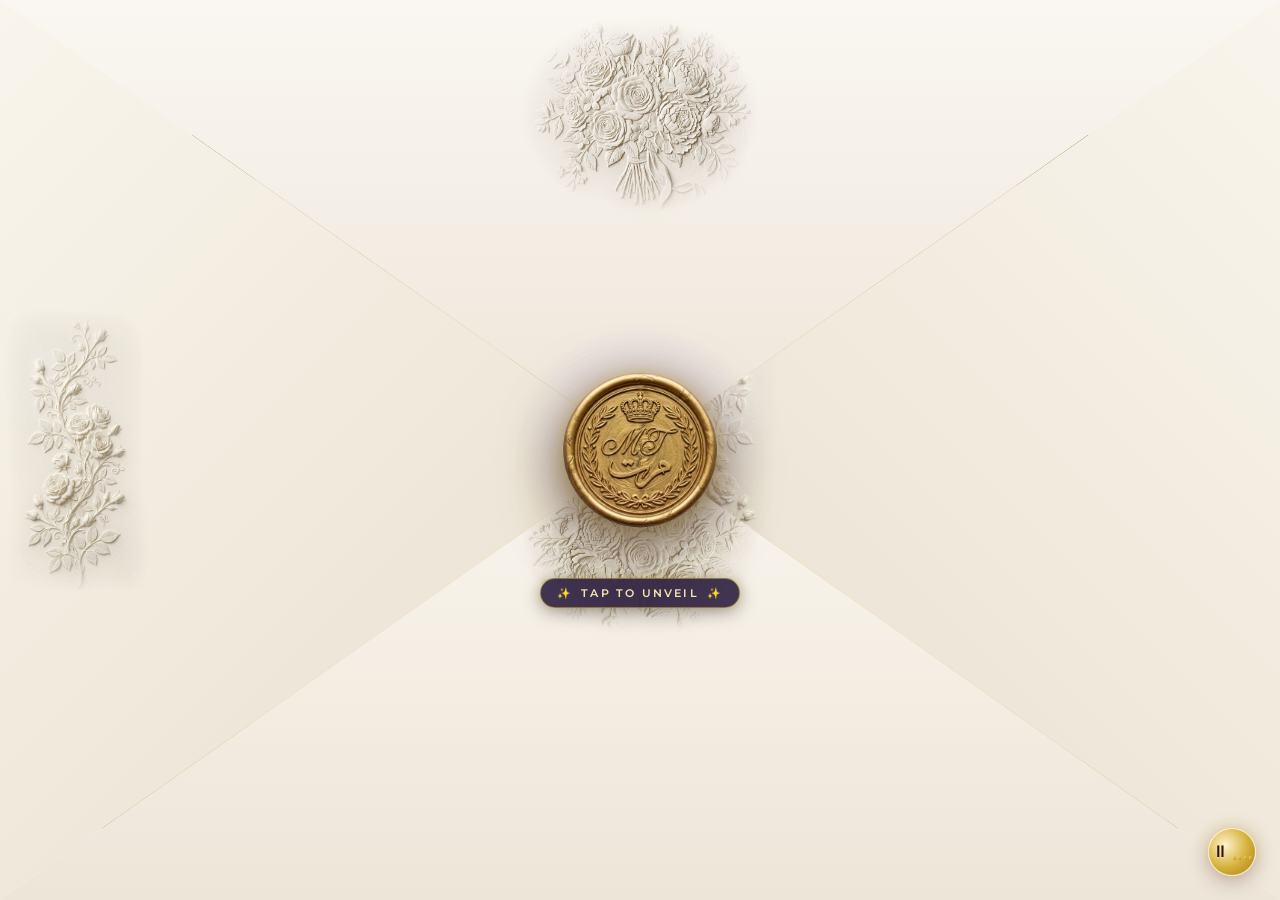
==== commit 6fade453: "feat(video-parity): incorporate traveling gold foil shimmer sweep, 3D seal lift pacing, arched card " ====
--- a/index.html
+++ b/index.html
@@ -19,15 +19,15 @@
     <source src="assets/music.mp3" type="audio/mp3">
   </audio>
 
-  <!-- Floating Audio Equalizer Control -->
+  <!-- Floating Audio Equalizer Control (Matching Circular Gold Button in Reference Video) -->
   <button id="music-toggle" class="floating-music-btn" aria-label="Toggle Background Music" title="Play / Pause Music">
+    <span class="music-icon-state" id="music-icon-state">⏸</span>
     <div class="eq-bars">
       <span class="bar bar-1"></span>
       <span class="bar bar-2"></span>
       <span class="bar bar-3"></span>
       <span class="bar bar-4"></span>
     </div>
-    <span class="music-label">Music</span>
   </button>
 
   <!-- Steady Ambient Canvas for Floating Lavender Petals, Bokeh Orbs & Golden Stardust -->
--- a/styles.css
+++ b/styles.css
@@ -130,29 +130,40 @@
   }
 }
 
-/* Floating Audio Equalizer */
+/* Floating Audio Equalizer (Matching Circular Gold Button in Reference Video) */
 .floating-music-btn {
   position: fixed;
   bottom: 24px;
   right: 24px;
   z-index: 100;
-  background: rgba(255, 255, 255, 0.94);
-  backdrop-filter: blur(12px);
-  -webkit-backdrop-filter: blur(12px);
-  border: 1.5px solid rgba(212, 175, 55, 0.6);
-  box-shadow: 0 8px 24px rgba(70, 30, 90, 0.12), 0 0 15px rgba(212, 175, 55, 0.2);
-  padding: 8px 14px;
-  border-radius: 30px;
-  display: flex;
-  align-items: center;
-  gap: 8px;
+  width: 48px;
+  height: 48px;
+  border-radius: 50%;
+  background: radial-gradient(circle at 35% 35%, #FFF2CC 0%, #D4AF37 55%, #A67C1E 100%);
+  border: 1.5px solid rgba(255, 245, 200, 0.9);
+  box-shadow: 0 6px 20px rgba(70, 30, 90, 0.25), 0 0 16px rgba(212, 175, 55, 0.4);
+  padding: 0;
+  display: flex;
+  align-items: center;
+  justify-content: center;
+  gap: 4px;
   cursor: pointer;
   transition: transform 0.3s var(--smooth-ease), box-shadow 0.3s ease;
 }
 
 .floating-music-btn:hover {
-  transform: translateY(-2px) scale(1.04);
-  box-shadow: 0 12px 28px rgba(70, 30, 90, 0.18), 0 0 20px rgba(212, 175, 55, 0.35);
+  transform: translateY(-2px) scale(1.08);
+  box-shadow: 0 10px 26px rgba(70, 30, 90, 0.32), 0 0 22px rgba(212, 175, 55, 0.55);
+}
+
+.music-icon-state {
+  font-size: 1.05rem;
+  color: #2F1703;
+  line-height: 1;
+  display: flex;
+  align-items: center;
+  justify-content: center;
+  text-shadow: 0 1px 2px rgba(255, 255, 255, 0.4);
 }
 
 .eq-bars {
@@ -209,6 +220,19 @@
 @media (max-width: 580px) {
   .story-nav {
     display: none; /* Keep mobile clean */
+  }
+  .floating-music-btn {
+    bottom: 16px;
+    right: 16px;
+    padding: 0;
+    border-radius: 50%;
+    width: 44px;
+    height: 44px;
+    justify-content: center;
+    box-shadow: 0 6px 20px rgba(50, 20, 75, 0.25), 0 0 12px rgba(212, 175, 55, 0.3);
+  }
+  .floating-music-btn .music-label {
+    display: none;
   }
 }
 
@@ -447,11 +471,60 @@
   pointer-events: none;
   background-repeat: no-repeat;
   opacity: 0.96;
-  transition: filter 0.6s ease, transform 0.6s ease;
+  position: relative;
+  transition: filter 0.8s ease, transform 0.8s ease;
+}
+
+/* Traveling Liquid Gold Foil Shimmer Wave across embossed flowers (matching video 2.5s - 6.0s) */
+.flap-embossed-flourish::before {
+  content: '';
+  position: absolute;
+  inset: 0;
+  background: linear-gradient(
+    135deg,
+    transparent 0%,
+    rgba(255, 245, 200, 0.4) 30%,
+    rgba(255, 255, 255, 0.95) 50%,
+    rgba(212, 175, 55, 0.85) 60%,
+    transparent 85%
+  );
+  background-size: 300% 300%;
+  mix-blend-mode: color-dodge;
+  opacity: 0;
+  pointer-events: none;
+  transition: opacity 0.6s ease;
 }
 
 .fullscreen-envelope-container.light-active .flap-embossed-flourish {
-  filter: drop-shadow(0 0 12px rgba(255, 235, 140, 0.9)) brightness(1.2) !important;
+  filter: drop-shadow(0 0 16px rgba(255, 235, 140, 0.95)) brightness(1.25) !important;
+  animation: foilPulseGlow 3.5s ease-in-out infinite alternate;
+}
+
+.fullscreen-envelope-container.light-active .flap-embossed-flourish::before {
+  opacity: 1;
+  animation: foilShimmerSweep 3.2s cubic-bezier(0.22, 1, 0.36, 1) forwards;
+}
+
+@keyframes foilShimmerSweep {
+  0% {
+    background-position: 0% 0%;
+    opacity: 0;
+  }
+  20% {
+    opacity: 1;
+  }
+  80% {
+    opacity: 0.9;
+  }
+  100% {
+    background-position: 100% 100%;
+    opacity: 0.4;
+  }
+}
+
+@keyframes foilPulseGlow {
+  0% { filter: drop-shadow(0 0 10px rgba(212, 175, 55, 0.6)) brightness(1.1); }
+  100% { filter: drop-shadow(0 0 24px rgba(255, 235, 140, 1)) brightness(1.35); }
 }
 
 /* Top Flap Embossed Floral Bouquet */
@@ -521,7 +594,7 @@
   background: linear-gradient(180deg, #FAF7F2 0%, #EDE5D8 100%);
   border-bottom: 1.5px solid rgba(212, 175, 55, 0.55);
   transform-origin: top center;
-  z-index: 4;
+  z-index: 7;
   filter: drop-shadow(0 10px 25px rgba(40, 20, 60, 0.25));
   transition: transform 2.2s cubic-bezier(0.22, 1, 0.36, 1), opacity 1.8s ease;
 }
@@ -545,7 +618,7 @@
   background: linear-gradient(0deg, #EDE5D8 0%, #FAF6EE 100%);
   border-top: 1.5px solid rgba(212, 175, 55, 0.5);
   transform-origin: bottom center;
-  z-index: 2;
+  z-index: 5;
   filter: drop-shadow(0 -8px 24px rgba(45, 20, 70, 0.2));
   transition: transform 2.2s cubic-bezier(0.22, 1, 0.36, 1) 0.1s, opacity 1.8s ease 0.1s;
 }
@@ -570,7 +643,7 @@
   border-right: 1.5px solid rgba(212, 175, 55, 0.45);
   box-shadow: 8px 0 28px rgba(45, 20, 70, 0.18);
   transform-origin: left center;
-  z-index: 3;
+  z-index: 6;
   transition: transform 2.1s cubic-bezier(0.22, 1, 0.36, 1) 0.05s, opacity 1.7s ease 0.05s;
 }
 
@@ -584,7 +657,7 @@
   border-left: 1.5px solid rgba(212, 175, 55, 0.45);
   box-shadow: -8px 0 28px rgba(45, 20, 70, 0.18);
   transform-origin: right center;
-  z-index: 3;
+  z-index: 6;
   transition: transform 2.1s cubic-bezier(0.22, 1, 0.36, 1) 0.05s, opacity 1.7s ease 0.05s;
 }
 
@@ -655,8 +728,15 @@
   box-shadow: 0 14px 40px rgba(45, 20, 70, 0.25), 0 0 30px rgba(255, 235, 140, 0.45);
   z-index: 3;
   overflow: hidden;
-  opacity: 0.95;
-  transition: transform 2.2s cubic-bezier(0.18, 0.9, 0.25, 1) 0.25s, opacity 1.8s ease, box-shadow 1.8s ease;
+  opacity: 0;
+  pointer-events: none;
+  transition: transform 2.2s cubic-bezier(0.18, 0.9, 0.25, 1) 0.25s, opacity 1.4s ease 0.2s, box-shadow 1.8s ease;
+}
+
+.fullscreen-envelope-container.light-active .envelope-card-peek,
+.fullscreen-envelope-container.open .envelope-card-peek {
+  opacity: 1;
+  pointer-events: auto;
 }
 
 .fullscreen-envelope-container.open .envelope-card-peek {
@@ -769,6 +849,12 @@
 
 .wax-seal-macro-wrap:hover {
   transform: translate(-50%, -50%) scale(1.06);
+}
+
+.wax-seal-macro-wrap.lifting {
+  transform: translate(-50%, -50%) scale(1.12) translateZ(50px);
+  filter: drop-shadow(0 24px 40px rgba(35, 15, 55, 0.45));
+  transition: transform 1.2s cubic-bezier(0.22, 1, 0.36, 1), filter 1.2s ease;
 }
 
 /* Pure Wax Seal Cutout Image: No border, no circular paper crop, pure organic drop shadow */
@@ -1067,30 +1153,31 @@
 
 .chapter-roman {
   font-family: var(--font-sans);
-  font-size: 0.72rem;
-  letter-spacing: 3px;
+  font-size: 0.75rem;
+  letter-spacing: 3.5px;
   text-transform: uppercase;
-  color: var(--gold-light);
+  color: #8C5E14;
   font-weight: 700;
   display: block;
 }
 
 .chapter-title {
   font-family: var(--font-display);
-  font-size: 1.85rem;
-  background: var(--gold-gradient);
+  font-size: 1.95rem;
+  background: linear-gradient(135deg, #6E4405 0%, #A67314 35%, #8C5E14 65%, #5E3D8E 100%);
   -webkit-background-clip: text;
   background-clip: text;
   color: transparent;
   margin: 4px 0 8px;
-  letter-spacing: 1px;
+  letter-spacing: 1.2px;
+  filter: drop-shadow(0 1px 2px rgba(110, 68, 5, 0.15));
 }
 
 .chapter-subtitle {
-  font-size: 0.95rem;
-  color: #D0C2EA;
+  font-size: 0.98rem;
+  color: #5E3D8E;
   font-style: italic;
-  max-width: 320px;
+  max-width: 360px;
   margin: 0 auto;
 }
 
@@ -1113,27 +1200,7 @@
   font-size: 0.75rem;
 }
 
-/* CHAPTER I: Bismillah & Couple Portrait */
-.bismillah-block {
-  text-align: center;
-  margin-bottom: 22px;
-}
-
-.arabic-bismillah {
-  font-family: var(--font-arabic);
-  font-size: 1.85rem;
-  line-height: 1.3;
-  color: #F8E298;
-  filter: drop-shadow(0 2px 8px rgba(212, 175, 55, 0.45));
-}
-
-.bismillah-trans {
-  font-family: var(--font-serif);
-  font-size: 0.95rem;
-  font-style: italic;
-  color: #D6C8F2;
-  margin-top: 4px;
-}
+/* CHAPTER I: Bismillah & Monogram Styles defined below in Chapter I section */
 
 /* ==========================================================================
    GRAND MUGHAL ARCHWAY HERO STAGE (Living Procession & Walking Couple)
@@ -1364,7 +1431,7 @@
   font-family: var(--font-serif);
   font-size: 1.05rem;
   font-style: italic;
-  color: #644E7A;
+  color: #5E3D8E;
   letter-spacing: 0.5px;
 }
 
@@ -1379,17 +1446,18 @@
   font-family: var(--font-display);
   font-size: 2.35rem;
   letter-spacing: 1.5px;
-  background: var(--gold-foil-text);
+  background: linear-gradient(135deg, #5A2A04 0%, #8C5E14 30%, #B88218 60%, #6E4405 100%);
   -webkit-background-clip: text;
   background-clip: text;
   color: transparent;
   line-height: 1.3;
   margin: 4px 0 8px;
+  filter: drop-shadow(0 1px 2px rgba(90, 42, 4, 0.2));
 }
 
 .couple-tagline {
   font-size: 1.05rem;
-  color: #4B365E;
+  color: #2F1E4A;
   max-width: 460px;
   margin: 0 auto;
   line-height: 1.6;
@@ -1712,6 +1780,12 @@
 
 .parchment-body {
   text-align: center;
+  background: radial-gradient(circle at 50% 25%, #FFFDF9 0%, #FAF6EE 65%, #F4ECE0 100%);
+  border-radius: 36px 36px 24px 24px;
+  border: 1.5px solid rgba(212, 175, 55, 0.55);
+  box-shadow: 0 18px 50px rgba(55, 25, 80, 0.09), inset 0 0 45px rgba(255, 255, 255, 0.85), 0 0 25px rgba(212, 175, 55, 0.18);
+  padding: 40px 30px;
+  position: relative;
 }
 
 /* Top Calligraphy Header with Medallions & Bismillah */
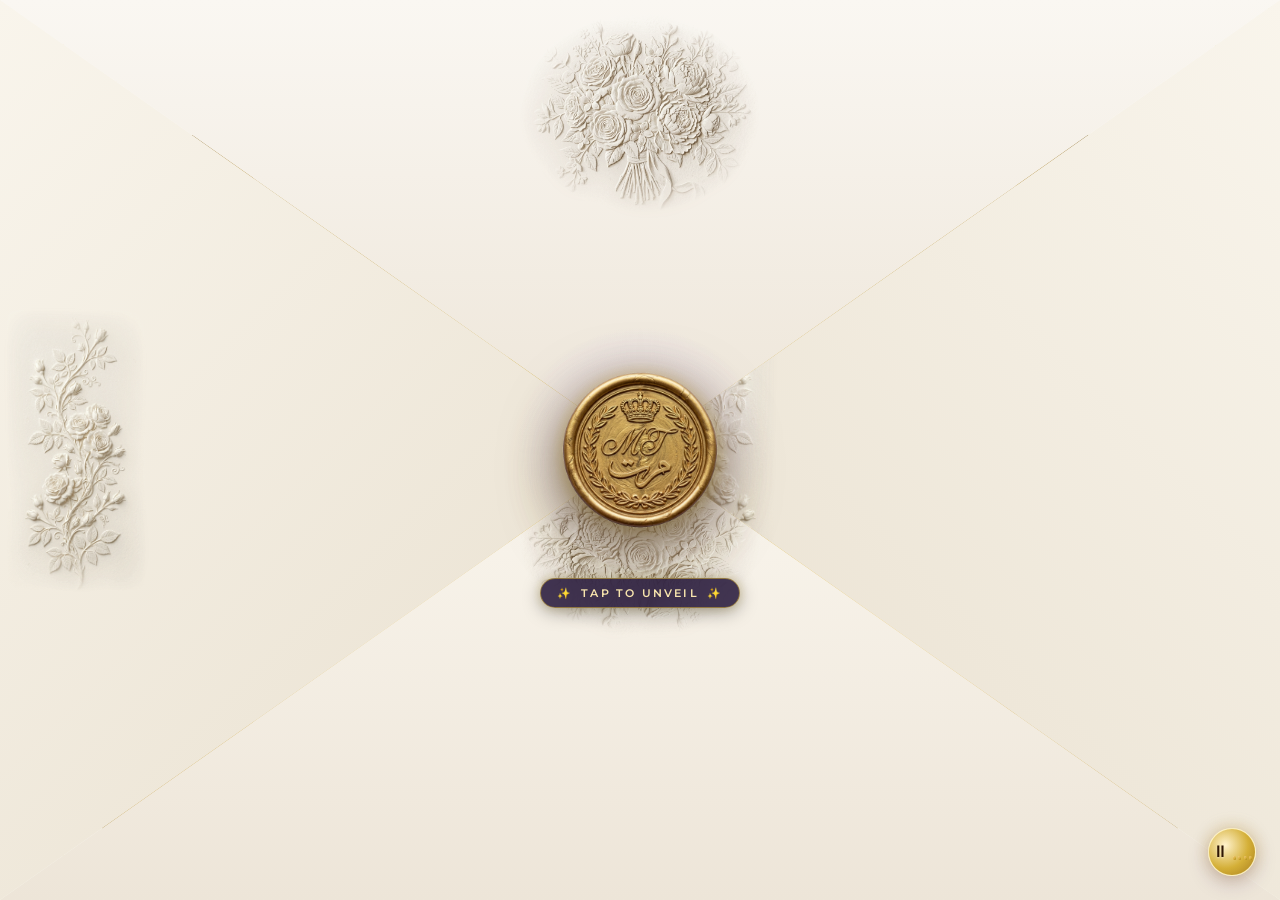
==== commit 936b1c85: "feat(archway): integrate living Grand Mughal Archway with swaying lanterns, flame flicker and couple" ====
--- a/index.html
+++ b/index.html
@@ -146,6 +146,95 @@
         <div class="bismillah-block">
           <img src="assets/calligraphy/Asset 12.png" alt="بِسْمِ اللَّهِ الرَّحْمَٰنِ الرَّحِيمِ" class="bismillah-calligraphy-img" />
           <p class="bismillah-trans">In the name of Allah, the Most Beneficent, the Most Merciful</p>
+        </div>
+
+        <!-- Grand Mughal Archway Stage with Living Motion, Swaying Lanterns & Walking Couple (Matching Reference Video) -->
+        <div class="hero-archway-container" id="hero-archway-stage">
+          
+          <!-- Hanging Ornate Lanterns (Fanoos) with Physics Sway & Amber Flame Glow -->
+          <div class="hanging-lantern lantern-left" id="lantern-left">
+            <div class="lantern-chain"></div>
+            <div class="lantern-body">
+              <div class="lantern-flame-glow"></div>
+              <svg viewBox="0 0 60 105" class="lantern-svg" aria-hidden="true">
+                <defs>
+                  <linearGradient id="lanternGoldGrad" x1="0%" y1="0%" x2="100%" y2="100%">
+                    <stop offset="0%" stop-color="#FFF4D0"/>
+                    <stop offset="30%" stop-color="#E5C368"/>
+                    <stop offset="70%" stop-color="#B88A28"/>
+                    <stop offset="100%" stop-color="#735212"/>
+                  </linearGradient>
+                  <radialGradient id="lanternGlassGlow" cx="50%" cy="50%" r="50%">
+                    <stop offset="0%" stop-color="#FFFDF2" stop-opacity="1"/>
+                    <stop offset="40%" stop-color="#FFE082" stop-opacity="0.95"/>
+                    <stop offset="80%" stop-color="#FFB300" stop-opacity="0.8"/>
+                    <stop offset="100%" stop-color="#E65100" stop-opacity="0.5"/>
+                  </radialGradient>
+                </defs>
+                <circle cx="30" cy="6" r="4" fill="none" stroke="url(#lanternGoldGrad)" stroke-width="2"/>
+                <path d="M28 10 L32 10 L30 16 Z" fill="url(#lanternGoldGrad)"/>
+                <path d="M16 28 C16 18, 24 16, 30 16 C36 16, 44 18, 44 28 Z" fill="url(#lanternGoldGrad)" stroke="#523908" stroke-width="0.8"/>
+                <rect x="14" y="28" width="32" height="4" rx="2" fill="url(#lanternGoldGrad)" stroke="#523908" stroke-width="0.8"/>
+                <path d="M17 32 L43 32 L40 76 L20 76 Z" fill="url(#lanternGlassGlow)"/>
+                <path d="M17 32 L43 32 L40 76 L20 76 Z" fill="none" stroke="url(#lanternGoldGrad)" stroke-width="1.2"/>
+                <path d="M30 32 L30 76 M20 46 L40 46 M18 60 L42 60" stroke="#7A5612" stroke-width="0.9" opacity="0.75"/>
+                <path d="M22 32 L38 76 M38 32 L22 76" stroke="#946B18" stroke-width="0.8" opacity="0.6"/>
+                <path d="M20 76 L40 76 L34 90 L26 90 Z" fill="url(#lanternGoldGrad)" stroke="#523908" stroke-width="0.8"/>
+                <circle cx="30" cy="95" r="3" fill="url(#lanternGoldGrad)" stroke="#523908" stroke-width="0.8"/>
+                <path d="M30 98 L30 104" stroke="url(#lanternGoldGrad)" stroke-width="1.5"/>
+              </svg>
+            </div>
+          </div>
+
+          <div class="hanging-lantern lantern-right" id="lantern-right">
+            <div class="lantern-chain"></div>
+            <div class="lantern-body">
+              <div class="lantern-flame-glow"></div>
+              <svg viewBox="0 0 60 105" class="lantern-svg" aria-hidden="true">
+                <circle cx="30" cy="6" r="4" fill="none" stroke="url(#lanternGoldGrad)" stroke-width="2"/>
+                <path d="M28 10 L32 10 L30 16 Z" fill="url(#lanternGoldGrad)"/>
+                <path d="M16 28 C16 18, 24 16, 30 16 C36 16, 44 18, 44 28 Z" fill="url(#lanternGoldGrad)" stroke="#523908" stroke-width="0.8"/>
+                <rect x="14" y="28" width="32" height="4" rx="2" fill="url(#lanternGoldGrad)" stroke="#523908" stroke-width="0.8"/>
+                <path d="M17 32 L43 32 L40 76 L20 76 Z" fill="url(#lanternGlassGlow)"/>
+                <path d="M17 32 L43 32 L40 76 L20 76 Z" fill="none" stroke="url(#lanternGoldGrad)" stroke-width="1.2"/>
+                <path d="M30 32 L30 76 M20 46 L40 46 M18 60 L42 60" stroke="#7A5612" stroke-width="0.9" opacity="0.75"/>
+                <path d="M22 32 L38 76 M38 32 L22 76" stroke="#946B18" stroke-width="0.8" opacity="0.6"/>
+                <path d="M20 76 L40 76 L34 90 L26 90 Z" fill="url(#lanternGoldGrad)" stroke="#523908" stroke-width="0.8"/>
+                <circle cx="30" cy="95" r="3" fill="url(#lanternGoldGrad)" stroke="#523908" stroke-width="0.8"/>
+                <path d="M30 98 L30 104" stroke="url(#lanternGoldGrad)" stroke-width="1.5"/>
+              </svg>
+            </div>
+          </div>
+
+          <!-- Archway Frame Card with Floral Bouquets & Scenic Window -->
+          <div class="archway-frame-card" id="archway-card">
+            <!-- Arch Floral Corner Bouquets -->
+            <div class="arch-floral-corner arch-corner-left" aria-hidden="true">
+              <img src="assets/floral_corner.png" alt="" class="arch-corner-img" />
+            </div>
+            <div class="arch-floral-corner arch-corner-right" aria-hidden="true">
+              <img src="assets/floral_corner.png" alt="" class="arch-corner-img" />
+            </div>
+
+            <!-- Arch Invitation Heading Matching Video -->
+            <div class="arch-invitation-heading">
+              <span class="arch-script-welcome">Welcome to the</span>
+              <h2 class="arch-ceremony-title">Wedding Celebration</h2>
+              <span class="arch-of-script">of</span>
+              <h3 class="arch-couple-title">Mustafa <span>&amp;</span> Tasneem</h3>
+            </div>
+
+            <!-- Scenic Walking Couple Stage (Continuous Video Loop & Image Fallback) -->
+            <div class="arch-scenic-window" id="arch-scenic-window">
+              <div class="walking-video-wrap" id="walking-video-wrap">
+                <video class="couple-walk-video" id="couple-walk-video" autoplay loop muted playsinline poster="assets/couple_walking.jpg">
+                  <source src="assets/couple_walking.mp4" type="video/mp4" />
+                </video>
+                <img src="assets/couple_walking.jpg" alt="Mustafa &amp; Tasneem Walking" class="couple-walk-fallback" />
+              </div>
+              <div class="arch-sunbeam-glow"></div>
+            </div>
+          </div>
         </div>
 
         <!-- Chapter I Ornate Monogram Presentation -->
--- a/styles.css
+++ b/styles.css
@@ -1279,6 +1279,153 @@
   filter: drop-shadow(0 4px 10px rgba(45, 20, 70, 0.35));
 }
 
+/* Archway Frame Card (Mughal Scalloped Arch with Living Motion Window) */
+.archway-frame-card {
+  position: relative;
+  width: 100%;
+  background: radial-gradient(circle at 50% 25%, #FFFDF9 0%, #FAF5EB 60%, #F3EBDC 100%);
+  border-radius: 180px 180px 24px 24px;
+  border: 1.5px solid rgba(212, 175, 55, 0.55);
+  box-shadow: 0 16px 45px rgba(50, 25, 75, 0.12), inset 0 0 35px rgba(255, 255, 255, 0.8);
+  padding: 36px 16px 20px;
+  overflow: hidden;
+  text-align: center;
+}
+
+.arch-floral-corner {
+  position: absolute;
+  top: 10px;
+  width: 110px;
+  pointer-events: none;
+  z-index: 10;
+  opacity: 0.95;
+}
+
+.arch-corner-left {
+  left: 10px;
+}
+
+.arch-corner-right {
+  right: 10px;
+  transform: scaleX(-1);
+}
+
+.arch-corner-img {
+  width: 100%;
+  height: auto;
+  display: block;
+}
+
+.arch-invitation-heading {
+  padding: 8px 20px 14px;
+}
+
+.arch-script-welcome {
+  font-family: var(--font-sans);
+  font-size: 0.78rem;
+  letter-spacing: 2px;
+  text-transform: uppercase;
+  color: #8C5E14;
+  font-weight: 600;
+  display: block;
+}
+
+.arch-ceremony-title {
+  font-family: 'Great Vibes', cursive;
+  font-size: 2.6rem;
+  background: linear-gradient(135deg, #B83B5E 0%, #D4AF37 50%, #B83B5E 100%);
+  -webkit-background-clip: text;
+  background-clip: text;
+  color: transparent;
+  margin: 2px 0;
+  line-height: 1.2;
+}
+
+.arch-of-script {
+  font-family: var(--font-serif);
+  font-size: 1.1rem;
+  font-style: italic;
+  color: #5E3D8E;
+  display: block;
+}
+
+.arch-couple-title {
+  font-family: var(--font-display);
+  font-size: 2.1rem;
+  letter-spacing: 1px;
+  color: #3E2469;
+  margin-top: 4px;
+}
+
+.arch-couple-title span {
+  font-family: 'Great Vibes', cursive;
+  font-size: 1.9rem;
+  color: #C58B1B;
+}
+
+/* Archway Scenic Window with Living Walking Couple Video */
+.arch-scenic-window {
+  position: relative;
+  width: 100%;
+  height: 460px;
+  border-radius: 155px 155px 14px 14px;
+  overflow: hidden;
+  border: 1.5px solid rgba(212, 175, 55, 0.45);
+  box-shadow: inset 0 0 30px rgba(45, 20, 70, 0.25), 0 10px 25px rgba(40, 20, 60, 0.12);
+  background: #FDF9F3;
+  margin-top: 12px;
+}
+
+@media (max-width: 480px) {
+  .arch-scenic-window {
+    height: 390px;
+    border-radius: 135px 135px 12px 12px;
+  }
+}
+
+.walking-video-wrap {
+  position: absolute;
+  inset: 0;
+  width: 100%;
+  height: 100%;
+}
+
+.couple-walk-video {
+  width: 100%;
+  height: 100%;
+  object-fit: cover;
+  object-position: center bottom;
+  display: block;
+}
+
+.couple-walk-fallback {
+  display: none;
+  width: 100%;
+  height: 100%;
+  object-fit: cover;
+  object-position: center bottom;
+}
+
+.arch-sunbeam-glow {
+  position: absolute;
+  top: 25%;
+  left: 50%;
+  transform: translate(-50%, -50%);
+  width: 280px;
+  height: 280px;
+  border-radius: 50%;
+  background: radial-gradient(circle, rgba(255, 235, 140, 0.5) 0%, rgba(255, 200, 80, 0.2) 45%, transparent 70%);
+  filter: blur(20px);
+  pointer-events: none;
+  mix-blend-mode: screen;
+  animation: sunbeamPulse 4s infinite ease-in-out;
+}
+
+@keyframes sunbeamPulse {
+  0%, 100% { opacity: 0.7; transform: translate(-50%, -50%) scale(0.95); }
+  50% { opacity: 1; transform: translate(-50%, -50%) scale(1.15); }
+}
+
 /* Chapter I Floral Archway Living Motion Stage */
 .hero-arch-chapter {
   position: relative;
